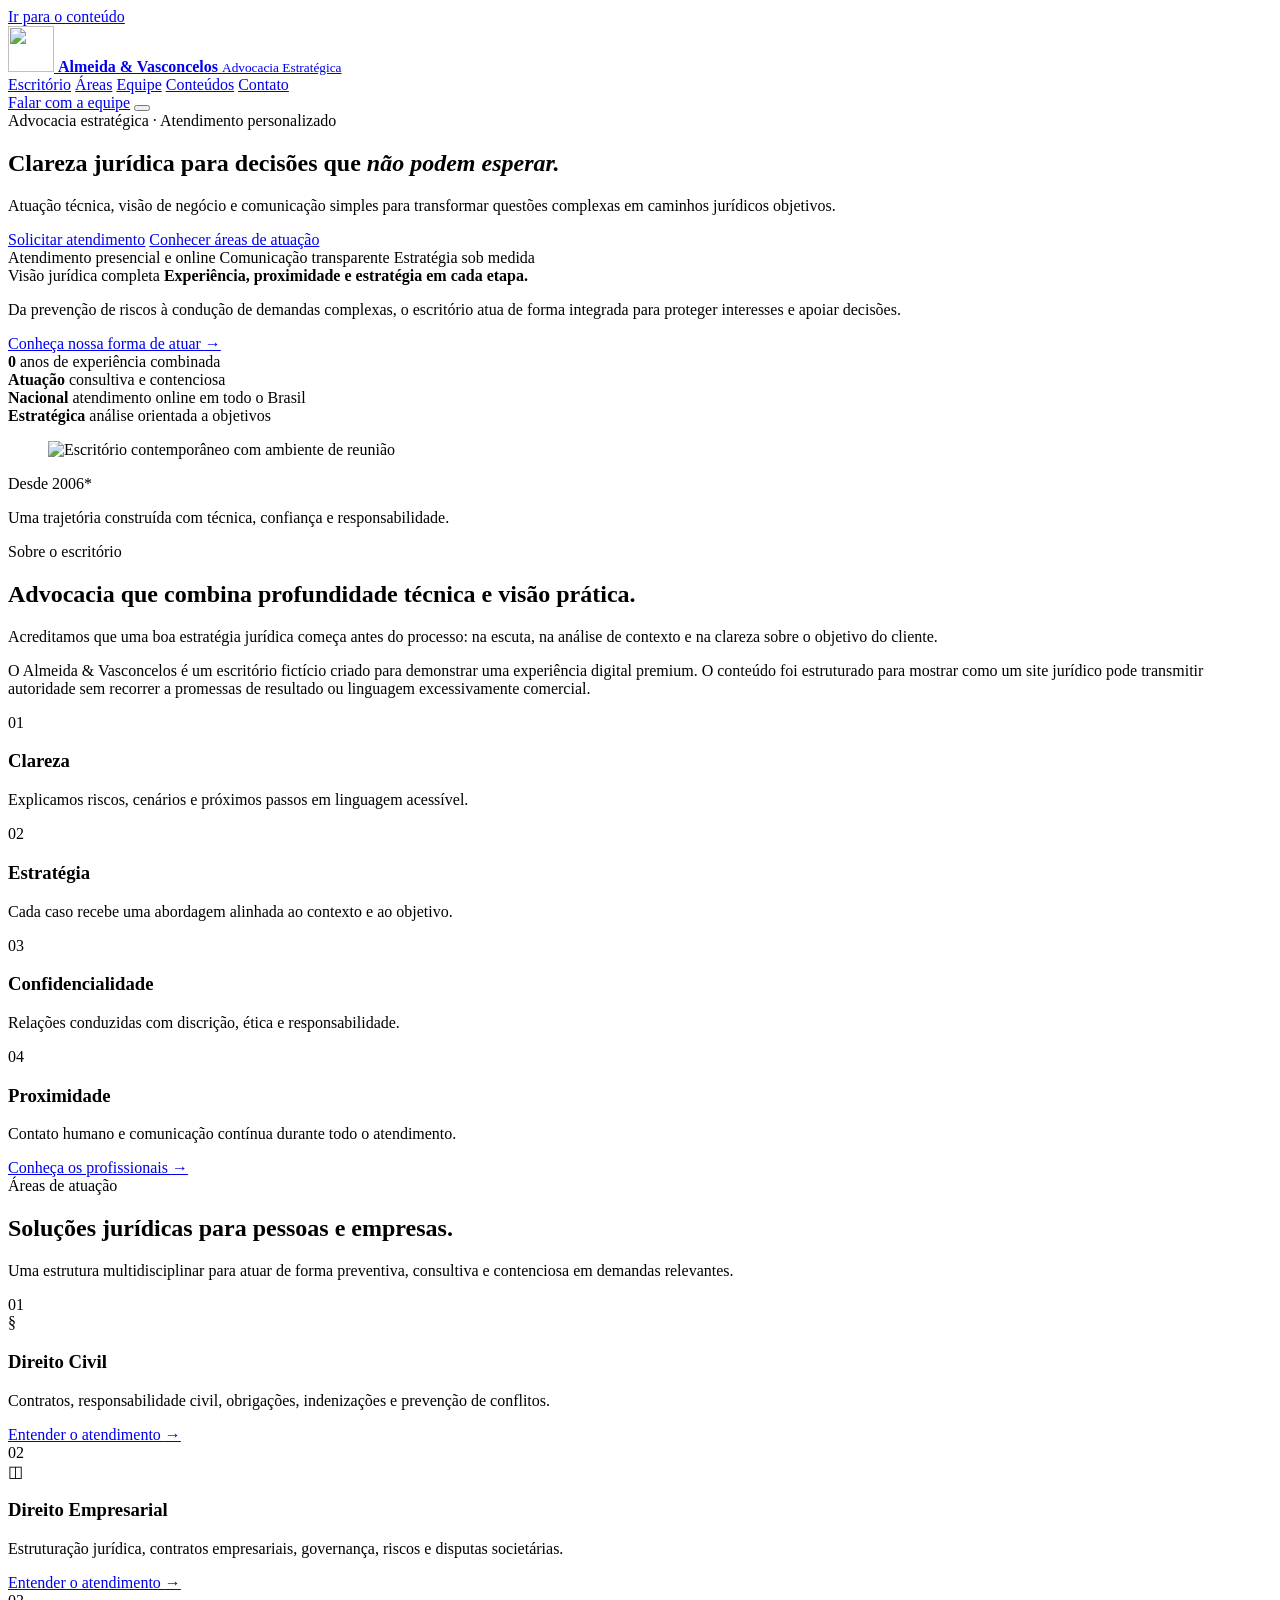
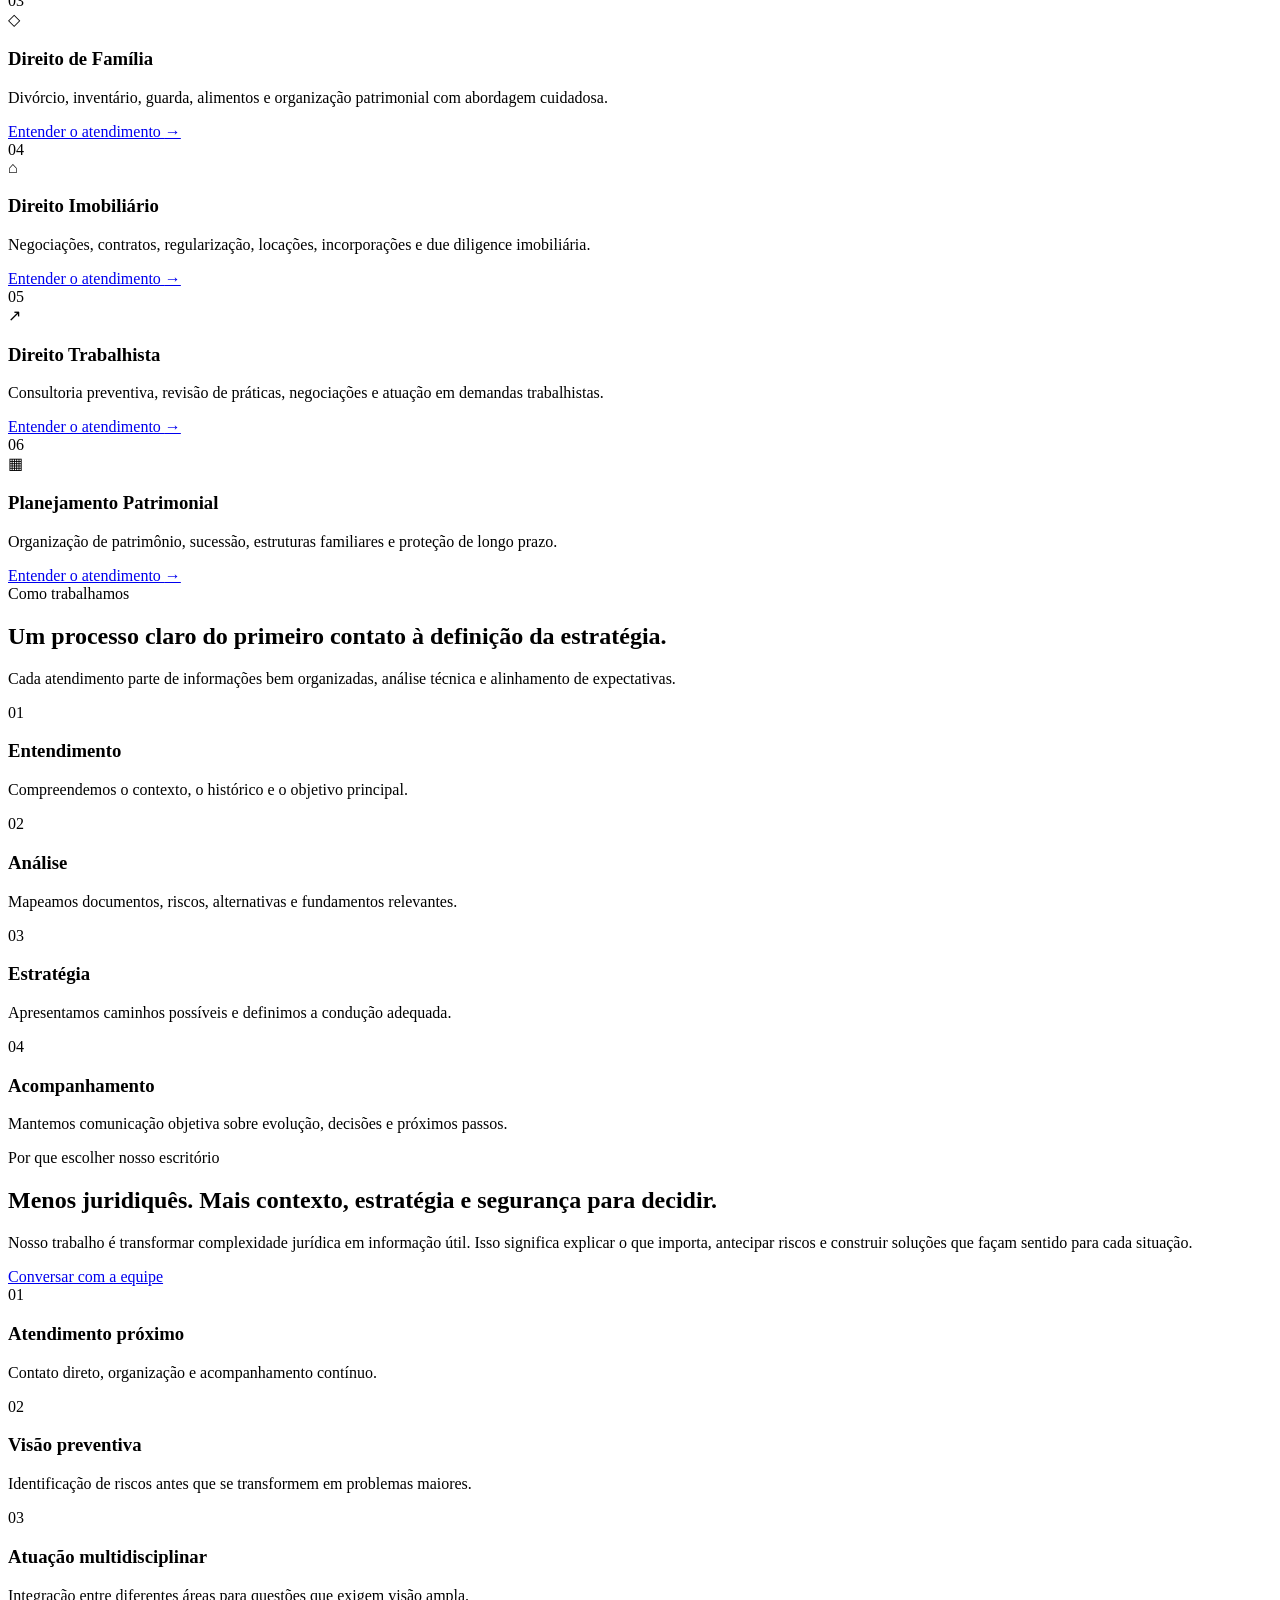
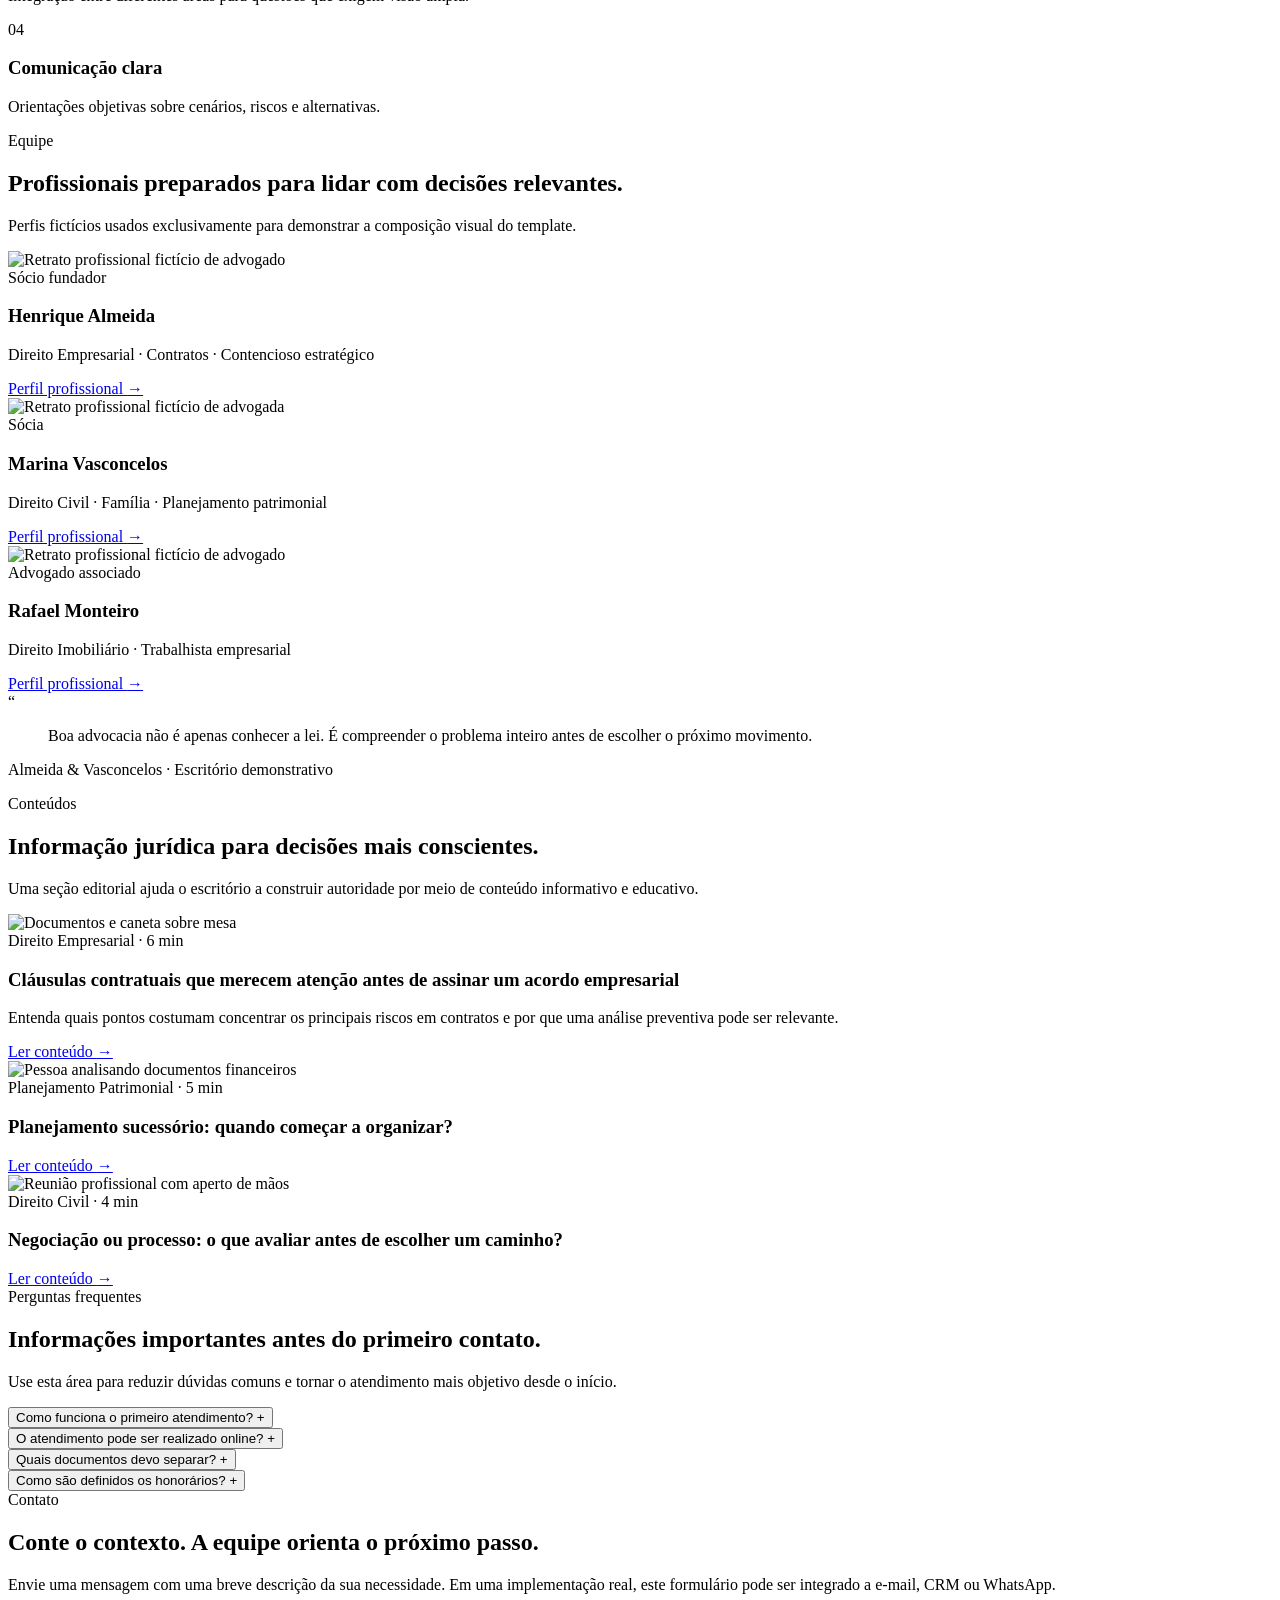
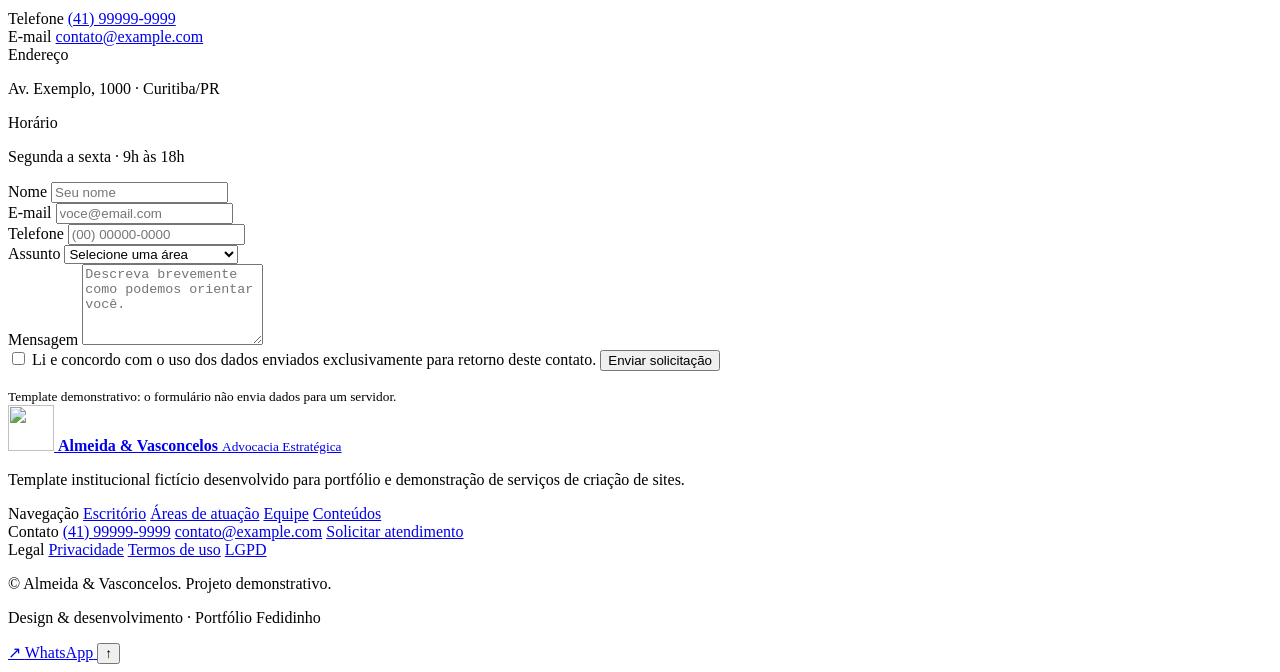
==== index.html @ cec07214 "Adiciona página principal completa" ====
<!DOCTYPE html>
<html lang="pt-BR">
<head>
  <meta charset="UTF-8">
  <meta name="viewport" content="width=device-width, initial-scale=1.0">
  <meta name="theme-color" content="#0d1117">
  <meta name="description" content="Template demonstrativo de site institucional premium para escritório de advocacia. Design responsivo, elegante e focado em autoridade, clareza e atendimento.">
  <meta name="robots" content="index,follow">
  <meta name="author" content="Fedidinho">

  <meta property="og:type" content="website">
  <meta property="og:locale" content="pt_BR">
  <meta property="og:title" content="Almeida & Vasconcelos Advocacia | Excelência Jurídica">
  <meta property="og:description" content="Soluções jurídicas estratégicas com atendimento próximo, técnico e transparente.">
  <meta property="og:image" content="https://images.unsplash.com/photo-1450101499163-c8848c66ca85?auto=format&fit=crop&w=1200&q=85">
  <meta property="og:url" content="https://example.com/">

  <meta name="twitter:card" content="summary_large_image">
  <meta name="twitter:title" content="Almeida & Vasconcelos Advocacia">
  <meta name="twitter:description" content="Soluções jurídicas estratégicas com atendimento próximo, técnico e transparente.">
  <meta name="twitter:image" content="https://images.unsplash.com/photo-1450101499163-c8848c66ca85?auto=format&fit=crop&w=1200&q=85">

  <title>Almeida & Vasconcelos Advocacia | Excelência Jurídica</title>

  <link rel="icon" href="assets/favicon.svg" type="image/svg+xml">
  <link rel="manifest" href="manifest.webmanifest">
  <link rel="preconnect" href="https://fonts.googleapis.com">
  <link rel="preconnect" href="https://fonts.gstatic.com" crossorigin>
  <link rel="preconnect" href="https://images.unsplash.com">
  <link href="https://fonts.googleapis.com/css2?family=Cormorant+Garamond:wght@500;600;700&family=Inter:wght@400;500;600;700&display=swap" rel="stylesheet">
  <link rel="stylesheet" href="style.css">

  <script type="application/ld+json">
  {
    "@context": "https://schema.org",
    "@type": "LegalService",
    "name": "Almeida & Vasconcelos Advocacia",
    "description": "Escritório jurídico fictício usado em um template demonstrativo de portfólio.",
    "url": "https://example.com/",
    "telephone": "+55-41-99999-9999",
    "email": "contato@example.com",
    "address": {
      "@type": "PostalAddress",
      "streetAddress": "Av. Exemplo, 1000",
      "addressLocality": "Curitiba",
      "addressRegion": "PR",
      "postalCode": "80000-000",
      "addressCountry": "BR"
    },
    "areaServed": "BR",
    "priceRange": "$$"
  }
  </script>
</head>
<body>
  <a class="skip-link" href="#conteudo">Ir para o conteúdo</a>

  <header class="site-header" id="inicio">
    <div class="container header-inner">
      <a class="brand" href="#inicio" aria-label="Almeida & Vasconcelos - início">
        <img src="assets/logo.svg" alt="" width="46" height="46">
        <span class="brand-copy">
          <strong>Almeida & Vasconcelos</strong>
          <small>Advocacia Estratégica</small>
        </span>
      </a>

      <nav class="desktop-nav" aria-label="Navegação principal">
        <a href="#sobre">Escritório</a>
        <a href="#atuacao">Áreas</a>
        <a href="#equipe">Equipe</a>
        <a href="#conteudos">Conteúdos</a>
        <a href="#contato">Contato</a>
      </nav>

      <a class="btn btn-sm btn-gold desktop-cta" href="#contato">Falar com a equipe</a>

      <button class="menu-toggle" type="button" aria-expanded="false" aria-controls="mobile-menu" aria-label="Abrir menu">
        <span></span><span></span><span></span>
      </button>
    </div>

    <div class="mobile-menu" id="mobile-menu" hidden>
      <a href="#sobre">Escritório</a>
      <a href="#atuacao">Áreas</a>
      <a href="#equipe">Equipe</a>
      <a href="#conteudos">Conteúdos</a>
      <a href="#contato">Contato</a>
      <a class="btn btn-gold" href="#contato">Falar com a equipe</a>
    </div>
  </header>

  <main id="conteudo">
    <section class="hero section-dark" aria-labelledby="hero-title">
      <div class="hero-bg" role="img" aria-label="Mesa de trabalho jurídica com documentos"></div>
      <div class="hero-overlay"></div>
      <div class="hero-grid-pattern" aria-hidden="true"></div>

      <div class="container hero-content">
        <div class="hero-copy reveal">
          <span class="eyebrow">Advocacia estratégica · Atendimento personalizado</span>
          <h1 id="hero-title">Clareza jurídica para decisões que <em>não podem esperar.</em></h1>
          <p>Atuação técnica, visão de negócio e comunicação simples para transformar questões complexas em caminhos jurídicos objetivos.</p>
          <div class="hero-actions">
            <a class="btn btn-gold" href="#contato">Solicitar atendimento</a>
            <a class="btn btn-ghost" href="#atuacao">Conhecer áreas de atuação</a>
          </div>
          <div class="hero-trust" aria-label="Diferenciais do escritório">
            <span>Atendimento presencial e online</span>
            <span>Comunicação transparente</span>
            <span>Estratégia sob medida</span>
          </div>
        </div>

        <aside class="hero-card reveal" aria-label="Apresentação do escritório">
          <span class="hero-card-kicker">Visão jurídica completa</span>
          <strong>Experiência, proximidade e estratégia em cada etapa.</strong>
          <p>Da prevenção de riscos à condução de demandas complexas, o escritório atua de forma integrada para proteger interesses e apoiar decisões.</p>
          <div class="hero-card-line"></div>
          <a href="#sobre">Conheça nossa forma de atuar <span aria-hidden="true">→</span></a>
        </aside>
      </div>

      <a class="scroll-cue" href="#credenciais" aria-label="Rolar para a próxima seção">
        <span></span>
      </a>
    </section>

    <section class="credibility" id="credenciais" aria-label="Credenciais demonstrativas">
      <div class="container credibility-grid">
        <div class="metric reveal">
          <strong data-counter="20" data-suffix="+">0</strong>
          <span>anos de experiência combinada</span>
        </div>
        <div class="metric reveal">
          <strong>Atuação</strong>
          <span>consultiva e contenciosa</span>
        </div>
        <div class="metric reveal">
          <strong>Nacional</strong>
          <span>atendimento online em todo o Brasil</span>
        </div>
        <div class="metric reveal">
          <strong>Estratégica</strong>
          <span>análise orientada a objetivos</span>
        </div>
      </div>
    </section>

    <section class="section section-light" id="sobre">
      <div class="container split-layout">
        <div class="media-stack reveal">
          <figure class="media-main">
            <img src="https://images.unsplash.com/photo-1497366754035-f200968a6e72?auto=format&fit=crop&w=1200&q=88" alt="Escritório contemporâneo com ambiente de reunião" loading="lazy">
          </figure>
          <div class="media-note">
            <span>Desde 2006*</span>
            <p>Uma trajetória construída com técnica, confiança e responsabilidade.</p>
          </div>
        </div>

        <div class="section-copy reveal">
          <span class="eyebrow dark">Sobre o escritório</span>
          <h2>Advocacia que combina profundidade técnica e visão prática.</h2>
          <p class="lead">Acreditamos que uma boa estratégia jurídica começa antes do processo: na escuta, na análise de contexto e na clareza sobre o objetivo do cliente.</p>
          <p>O Almeida & Vasconcelos é um escritório fictício criado para demonstrar uma experiência digital premium. O conteúdo foi estruturado para mostrar como um site jurídico pode transmitir autoridade sem recorrer a promessas de resultado ou linguagem excessivamente comercial.</p>

          <div class="principles-grid">
            <article>
              <span>01</span>
              <h3>Clareza</h3>
              <p>Explicamos riscos, cenários e próximos passos em linguagem acessível.</p>
            </article>
            <article>
              <span>02</span>
              <h3>Estratégia</h3>
              <p>Cada caso recebe uma abordagem alinhada ao contexto e ao objetivo.</p>
            </article>
            <article>
              <span>03</span>
              <h3>Confidencialidade</h3>
              <p>Relações conduzidas com discrição, ética e responsabilidade.</p>
            </article>
            <article>
              <span>04</span>
              <h3>Proximidade</h3>
              <p>Contato humano e comunicação contínua durante todo o atendimento.</p>
            </article>
          </div>

          <a class="text-link" href="#equipe">Conheça os profissionais <span aria-hidden="true">→</span></a>
        </div>
      </div>
    </section>

    <section class="section section-ink" id="atuacao">
      <div class="container">
        <div class="section-heading reveal">
          <div>
            <span class="eyebrow">Áreas de atuação</span>
            <h2>Soluções jurídicas para pessoas e empresas.</h2>
          </div>
          <p>Uma estrutura multidisciplinar para atuar de forma preventiva, consultiva e contenciosa em demandas relevantes.</p>
        </div>

        <div class="practice-grid">
          <article class="practice-card reveal">
            <span class="card-index">01</span>
            <div class="icon-wrap" aria-hidden="true">§</div>
            <h3>Direito Civil</h3>
            <p>Contratos, responsabilidade civil, obrigações, indenizações e prevenção de conflitos.</p>
            <a href="#contato">Entender o atendimento <span>→</span></a>
          </article>
          <article class="practice-card reveal">
            <span class="card-index">02</span>
            <div class="icon-wrap" aria-hidden="true">◫</div>
            <h3>Direito Empresarial</h3>
            <p>Estruturação jurídica, contratos empresariais, governança, riscos e disputas societárias.</p>
            <a href="#contato">Entender o atendimento <span>→</span></a>
          </article>
          <article class="practice-card reveal">
            <span class="card-index">03</span>
            <div class="icon-wrap" aria-hidden="true">◇</div>
            <h3>Direito de Família</h3>
            <p>Divórcio, inventário, guarda, alimentos e organização patrimonial com abordagem cuidadosa.</p>
            <a href="#contato">Entender o atendimento <span>→</span></a>
          </article>
          <article class="practice-card reveal">
            <span class="card-index">04</span>
            <div class="icon-wrap" aria-hidden="true">⌂</div>
            <h3>Direito Imobiliário</h3>
            <p>Negociações, contratos, regularização, locações, incorporações e due diligence imobiliária.</p>
            <a href="#contato">Entender o atendimento <span>→</span></a>
          </article>
          <article class="practice-card reveal">
            <span class="card-index">05</span>
            <div class="icon-wrap" aria-hidden="true">↗</div>
            <h3>Direito Trabalhista</h3>
            <p>Consultoria preventiva, revisão de práticas, negociações e atuação em demandas trabalhistas.</p>
            <a href="#contato">Entender o atendimento <span>→</span></a>
          </article>
          <article class="practice-card reveal">
            <span class="card-index">06</span>
            <div class="icon-wrap" aria-hidden="true">▦</div>
            <h3>Planejamento Patrimonial</h3>
            <p>Organização de patrimônio, sucessão, estruturas familiares e proteção de longo prazo.</p>
            <a href="#contato">Entender o atendimento <span>→</span></a>
          </article>
        </div>
      </div>
    </section>

    <section class="section process-section">
      <div class="container">
        <div class="section-heading dark-heading reveal">
          <div>
            <span class="eyebrow dark">Como trabalhamos</span>
            <h2>Um processo claro do primeiro contato à definição da estratégia.</h2>
          </div>
          <p>Cada atendimento parte de informações bem organizadas, análise técnica e alinhamento de expectativas.</p>
        </div>

        <div class="process-grid">
          <article class="process-step reveal">
            <span>01</span>
            <h3>Entendimento</h3>
            <p>Compreendemos o contexto, o histórico e o objetivo principal.</p>
          </article>
          <article class="process-step reveal">
            <span>02</span>
            <h3>Análise</h3>
            <p>Mapeamos documentos, riscos, alternativas e fundamentos relevantes.</p>
          </article>
          <article class="process-step reveal">
            <span>03</span>
            <h3>Estratégia</h3>
            <p>Apresentamos caminhos possíveis e definimos a condução adequada.</p>
          </article>
          <article class="process-step reveal">
            <span>04</span>
            <h3>Acompanhamento</h3>
            <p>Mantemos comunicação objetiva sobre evolução, decisões e próximos passos.</p>
          </article>
        </div>
      </div>
    </section>

    <section class="section section-light why-section">
      <div class="container why-grid">
        <div class="why-copy reveal">
          <span class="eyebrow dark">Por que escolher nosso escritório</span>
          <h2>Menos juridiquês. Mais contexto, estratégia e segurança para decidir.</h2>
          <p>Nosso trabalho é transformar complexidade jurídica em informação útil. Isso significa explicar o que importa, antecipar riscos e construir soluções que façam sentido para cada situação.</p>
          <a class="btn btn-dark" href="#contato">Conversar com a equipe</a>
        </div>

        <div class="why-list">
          <article class="why-item reveal">
            <span>01</span>
            <div>
              <h3>Atendimento próximo</h3>
              <p>Contato direto, organização e acompanhamento contínuo.</p>
            </div>
          </article>
          <article class="why-item reveal">
            <span>02</span>
            <div>
              <h3>Visão preventiva</h3>
              <p>Identificação de riscos antes que se transformem em problemas maiores.</p>
            </div>
          </article>
          <article class="why-item reveal">
            <span>03</span>
            <div>
              <h3>Atuação multidisciplinar</h3>
              <p>Integração entre diferentes áreas para questões que exigem visão ampla.</p>
            </div>
          </article>
          <article class="why-item reveal">
            <span>04</span>
            <div>
              <h3>Comunicação clara</h3>
              <p>Orientações objetivas sobre cenários, riscos e alternativas.</p>
            </div>
          </article>
        </div>
      </div>
    </section>

    <section class="section team-section" id="equipe">
      <div class="container">
        <div class="section-heading dark-heading reveal">
          <div>
            <span class="eyebrow dark">Equipe</span>
            <h2>Profissionais preparados para lidar com decisões relevantes.</h2>
          </div>
          <p>Perfis fictícios usados exclusivamente para demonstrar a composição visual do template.</p>
        </div>

        <div class="team-grid">
          <article class="team-card reveal">
            <div class="team-photo">
              <img src="https://images.unsplash.com/photo-1560250097-0b93528c311a?auto=format&fit=crop&w=900&q=85" alt="Retrato profissional fictício de advogado" loading="lazy">
            </div>
            <div class="team-info">
              <span>Sócio fundador</span>
              <h3>Henrique Almeida</h3>
              <p>Direito Empresarial · Contratos · Contencioso estratégico</p>
              <a href="#contato" aria-label="Entrar em contato sobre atendimento com Henrique Almeida">Perfil profissional <span>→</span></a>
            </div>
          </article>

          <article class="team-card reveal">
            <div class="team-photo">
              <img src="https://images.unsplash.com/photo-1573496359142-b8d87734a5a2?auto=format&fit=crop&w=900&q=85" alt="Retrato profissional fictício de advogada" loading="lazy">
            </div>
            <div class="team-info">
              <span>Sócia</span>
              <h3>Marina Vasconcelos</h3>
              <p>Direito Civil · Família · Planejamento patrimonial</p>
              <a href="#contato" aria-label="Entrar em contato sobre atendimento com Marina Vasconcelos">Perfil profissional <span>→</span></a>
            </div>
          </article>

          <article class="team-card reveal">
            <div class="team-photo">
              <img src="https://images.unsplash.com/photo-1556157382-97eda2d62296?auto=format&fit=crop&w=900&q=85" alt="Retrato profissional fictício de advogado" loading="lazy">
            </div>
            <div class="team-info">
              <span>Advogado associado</span>
              <h3>Rafael Monteiro</h3>
              <p>Direito Imobiliário · Trabalhista empresarial</p>
              <a href="#contato" aria-label="Entrar em contato sobre atendimento com Rafael Monteiro">Perfil profissional <span>→</span></a>
            </div>
          </article>
        </div>
      </div>
    </section>

    <section class="quote-section section-ink" aria-label="Manifesto do escritório">
      <div class="container quote-inner reveal">
        <span class="quote-mark" aria-hidden="true">“</span>
        <blockquote>Boa advocacia não é apenas conhecer a lei. É compreender o problema inteiro antes de escolher o próximo movimento.</blockquote>
        <p>Almeida & Vasconcelos · Escritório demonstrativo</p>
      </div>
    </section>

    <section class="section content-section" id="conteudos">
      <div class="container">
        <div class="section-heading dark-heading reveal">
          <div>
            <span class="eyebrow dark">Conteúdos</span>
            <h2>Informação jurídica para decisões mais conscientes.</h2>
          </div>
          <p>Uma seção editorial ajuda o escritório a construir autoridade por meio de conteúdo informativo e educativo.</p>
        </div>

        <div class="articles-grid">
          <article class="article-card featured reveal">
            <div class="article-image">
              <img src="https://images.unsplash.com/photo-1450101499163-c8848c66ca85?auto=format&fit=crop&w=1200&q=85" alt="Documentos e caneta sobre mesa" loading="lazy">
            </div>
            <div class="article-body">
              <span>Direito Empresarial · 6 min</span>
              <h3>Cláusulas contratuais que merecem atenção antes de assinar um acordo empresarial</h3>
              <p>Entenda quais pontos costumam concentrar os principais riscos em contratos e por que uma análise preventiva pode ser relevante.</p>
              <a href="#contato">Ler conteúdo <span>→</span></a>
            </div>
          </article>

          <article class="article-card reveal">
            <div class="article-image">
              <img src="https://images.unsplash.com/photo-1554224155-8d04cb21cd6c?auto=format&fit=crop&w=900&q=85" alt="Pessoa analisando documentos financeiros" loading="lazy">
            </div>
            <div class="article-body">
              <span>Planejamento Patrimonial · 5 min</span>
              <h3>Planejamento sucessório: quando começar a organizar?</h3>
              <a href="#contato">Ler conteúdo <span>→</span></a>
            </div>
          </article>

          <article class="article-card reveal">
            <div class="article-image">
              <img src="https://images.unsplash.com/photo-1521791136064-7986c2920216?auto=format&fit=crop&w=900&q=85" alt="Reunião profissional com aperto de mãos" loading="lazy">
            </div>
            <div class="article-body">
              <span>Direito Civil · 4 min</span>
              <h3>Negociação ou processo: o que avaliar antes de escolher um caminho?</h3>
              <a href="#contato">Ler conteúdo <span>→</span></a>
            </div>
          </article>
        </div>
      </div>
    </section>

    <section class="section faq-section">
      <div class="container faq-layout">
        <div class="faq-intro reveal">
          <span class="eyebrow dark">Perguntas frequentes</span>
          <h2>Informações importantes antes do primeiro contato.</h2>
          <p>Use esta área para reduzir dúvidas comuns e tornar o atendimento mais objetivo desde o início.</p>
        </div>

        <div class="faq-list">
          <article class="faq-item reveal">
            <button type="button" aria-expanded="false">
              <span>Como funciona o primeiro atendimento?</span>
              <span class="faq-icon">+</span>
            </button>
            <div class="faq-answer" hidden>
              <p>O primeiro contato serve para entender a situação de forma inicial, identificar a área jurídica envolvida e orientar os próximos passos para análise do caso.</p>
            </div>
          </article>
          <article class="faq-item reveal">
            <button type="button" aria-expanded="false">
              <span>O atendimento pode ser realizado online?</span>
              <span class="faq-icon">+</span>
            </button>
            <div class="faq-answer" hidden>
              <p>Sim. O template prevê atendimento presencial e remoto, permitindo reuniões por videoconferência e envio seguro de documentos digitais.</p>
            </div>
          </article>
          <article class="faq-item reveal">
            <button type="button" aria-expanded="false">
              <span>Quais documentos devo separar?</span>
              <span class="faq-icon">+</span>
            </button>
            <div class="faq-answer" hidden>
              <p>A documentação depende do assunto. Após o contato inicial, a equipe indica quais documentos são necessários para uma análise mais completa.</p>
            </div>
          </article>
          <article class="faq-item reveal">
            <button type="button" aria-expanded="false">
              <span>Como são definidos os honorários?</span>
              <span class="faq-icon">+</span>
            </button>
            <div class="faq-answer" hidden>
              <p>Os honorários são definidos conforme a natureza, a complexidade e o escopo do trabalho, sempre apresentados de forma clara antes da contratação.</p>
            </div>
          </article>
        </div>
      </div>
    </section>

    <section class="contact-section section-ink" id="contato">
      <div class="container contact-grid">
        <div class="contact-copy reveal">
          <span class="eyebrow">Contato</span>
          <h2>Conte o contexto. A equipe orienta o próximo passo.</h2>
          <p>Envie uma mensagem com uma breve descrição da sua necessidade. Em uma implementação real, este formulário pode ser integrado a e-mail, CRM ou WhatsApp.</p>

          <div class="contact-details">
            <div>
              <span>Telefone</span>
              <a href="tel:+5541999999999">(41) 99999-9999</a>
            </div>
            <div>
              <span>E-mail</span>
              <a href="mailto:contato@example.com">contato@example.com</a>
            </div>
            <div>
              <span>Endereço</span>
              <p>Av. Exemplo, 1000 · Curitiba/PR</p>
            </div>
            <div>
              <span>Horário</span>
              <p>Segunda a sexta · 9h às 18h</p>
            </div>
          </div>
        </div>

        <form class="contact-form reveal" id="contact-form" novalidate>
          <div class="form-row">
            <label for="nome">Nome</label>
            <input id="nome" name="nome" type="text" autocomplete="name" required placeholder="Seu nome">
          </div>
          <div class="form-row two-cols">
            <div>
              <label for="email">E-mail</label>
              <input id="email" name="email" type="email" autocomplete="email" required placeholder="voce@email.com">
            </div>
            <div>
              <label for="telefone">Telefone</label>
              <input id="telefone" name="telefone" type="tel" autocomplete="tel" placeholder="(00) 00000-0000">
            </div>
          </div>
          <div class="form-row">
            <label for="assunto">Assunto</label>
            <select id="assunto" name="assunto" required>
              <option value="">Selecione uma área</option>
              <option>Direito Civil</option>
              <option>Direito Empresarial</option>
              <option>Direito de Família</option>
              <option>Direito Imobiliário</option>
              <option>Direito Trabalhista</option>
              <option>Planejamento Patrimonial</option>
            </select>
          </div>
          <div class="form-row">
            <label for="mensagem">Mensagem</label>
            <textarea id="mensagem" name="mensagem" rows="5" required placeholder="Descreva brevemente como podemos orientar você."></textarea>
          </div>
          <label class="check-row">
            <input type="checkbox" required>
            <span>Li e concordo com o uso dos dados enviados exclusivamente para retorno deste contato.</span>
          </label>
          <button class="btn btn-gold btn-block" type="submit">Enviar solicitação</button>
          <p class="form-status" id="form-status" role="status" aria-live="polite"></p>
          <small>Template demonstrativo: o formulário não envia dados para um servidor.</small>
        </form>
      </div>
    </section>
  </main>

  <footer class="site-footer">
    <div class="container footer-top">
      <div class="footer-brand">
        <a class="brand" href="#inicio">
          <img src="assets/logo.svg" alt="" width="46" height="46">
          <span class="brand-copy">
            <strong>Almeida & Vasconcelos</strong>
            <small>Advocacia Estratégica</small>
          </span>
        </a>
        <p>Template institucional fictício desenvolvido para portfólio e demonstração de serviços de criação de sites.</p>
      </div>

      <div class="footer-links">
        <div>
          <span>Navegação</span>
          <a href="#sobre">Escritório</a>
          <a href="#atuacao">Áreas de atuação</a>
          <a href="#equipe">Equipe</a>
          <a href="#conteudos">Conteúdos</a>
        </div>
        <div>
          <span>Contato</span>
          <a href="tel:+5541999999999">(41) 99999-9999</a>
          <a href="mailto:contato@example.com">contato@example.com</a>
          <a href="#contato">Solicitar atendimento</a>
        </div>
        <div>
          <span>Legal</span>
          <a href="#" aria-label="Política de privacidade demonstrativa">Privacidade</a>
          <a href="#" aria-label="Termos de uso demonstrativos">Termos de uso</a>
          <a href="#" aria-label="Informações sobre LGPD demonstrativas">LGPD</a>
        </div>
      </div>
    </div>

    <div class="container footer-bottom">
      <p>© <span id="current-year"></span> Almeida & Vasconcelos. Projeto demonstrativo.</p>
      <p>Design & desenvolvimento · Portfólio Fedidinho</p>
    </div>
  </footer>

  <a class="floating-contact" href="https://wa.me/5541999999999?text=Ol%C3%A1%21%20Gostaria%20de%20mais%20informa%C3%A7%C3%B5es%20sobre%20o%20atendimento." target="_blank" rel="noopener noreferrer" aria-label="Abrir conversa no WhatsApp">
    <span aria-hidden="true">↗</span>
    <span>WhatsApp</span>
  </a>

  <button class="back-to-top" type="button" aria-label="Voltar ao topo">↑</button>

  <script src="script.js" defer></script>
</body>
</html>
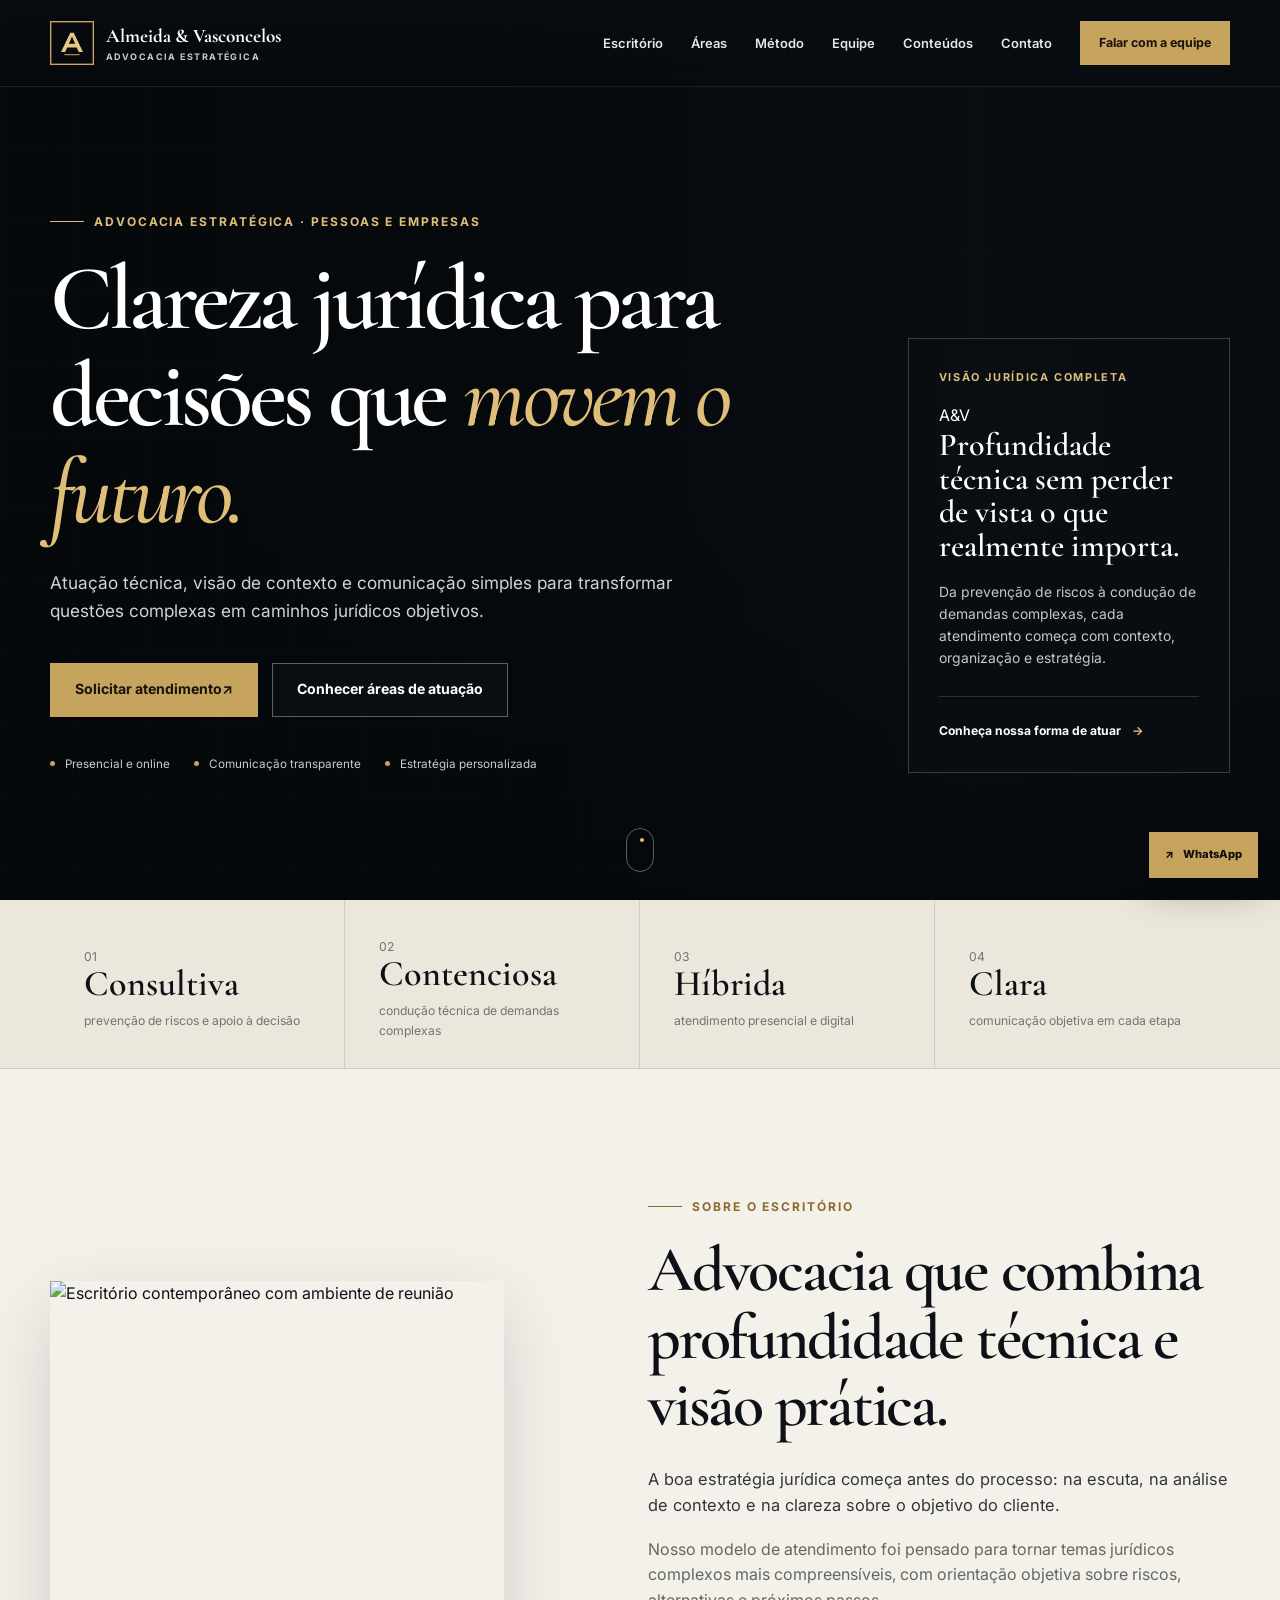
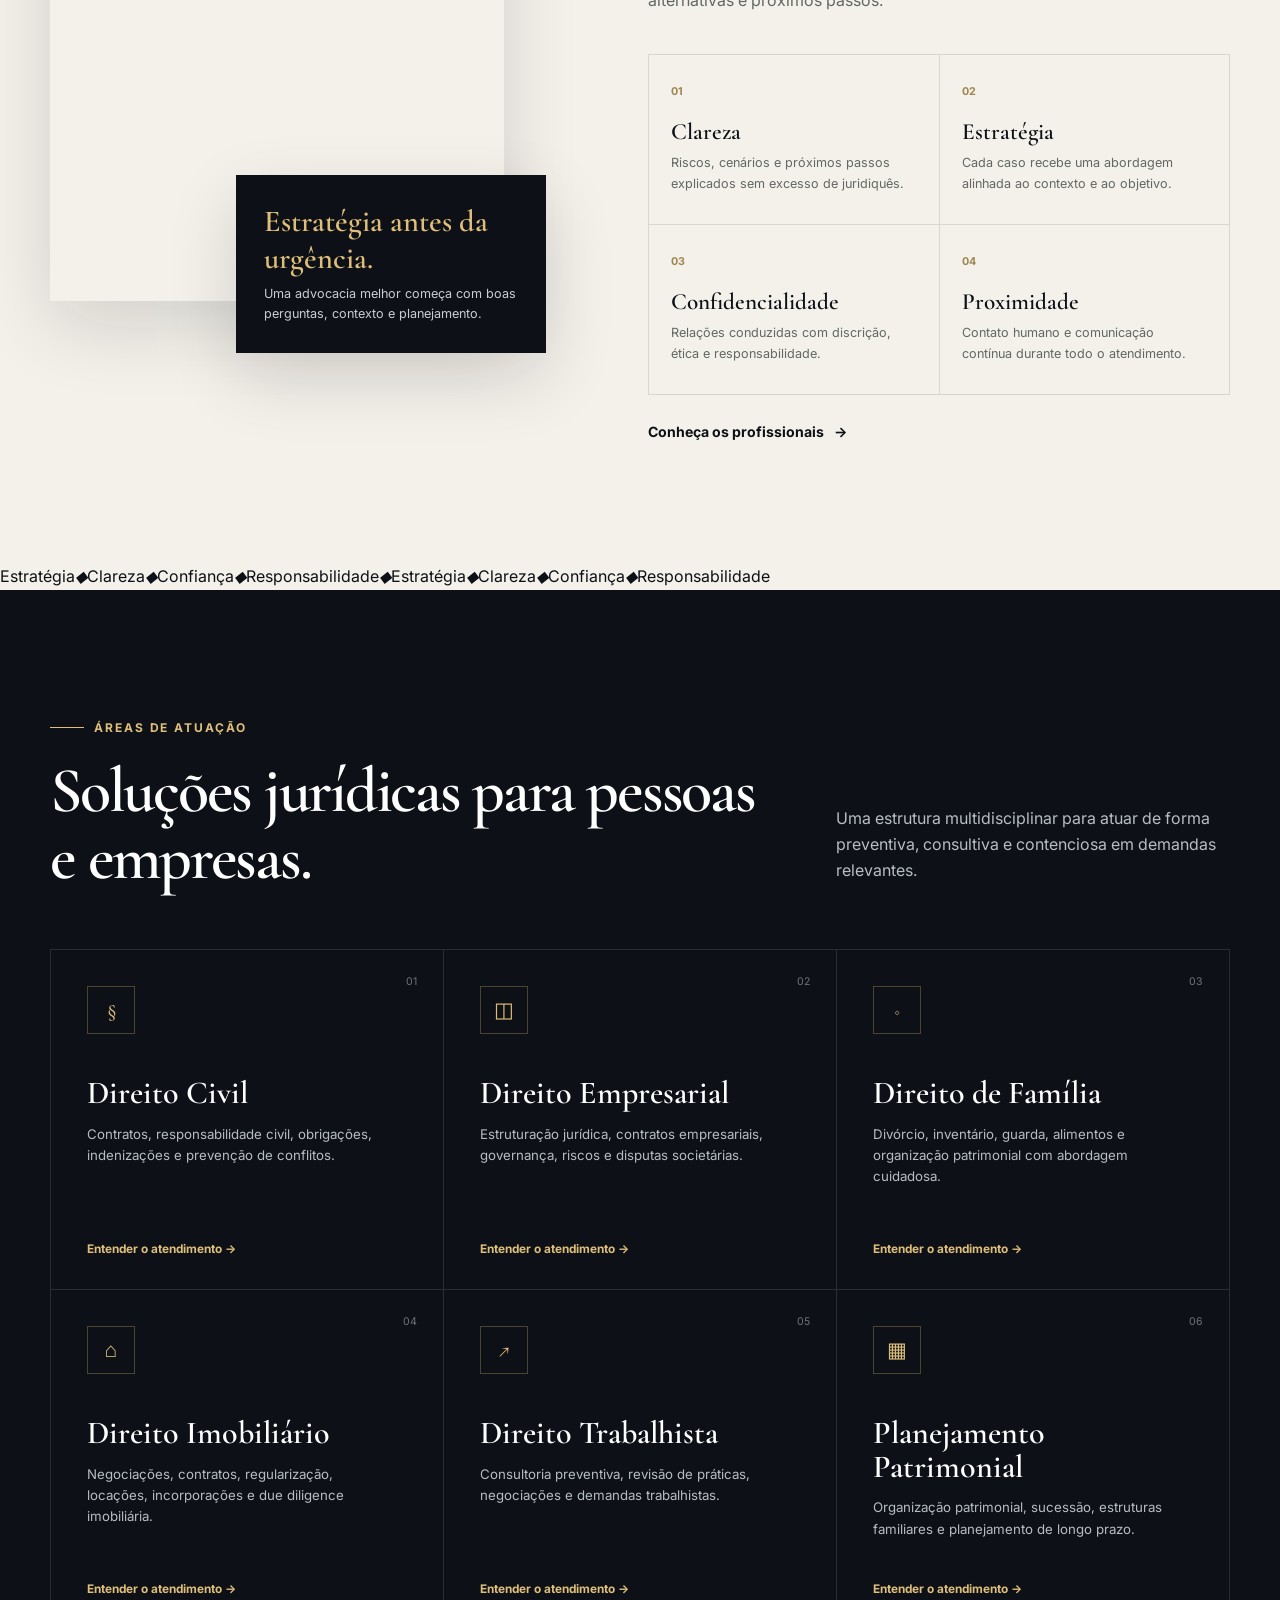
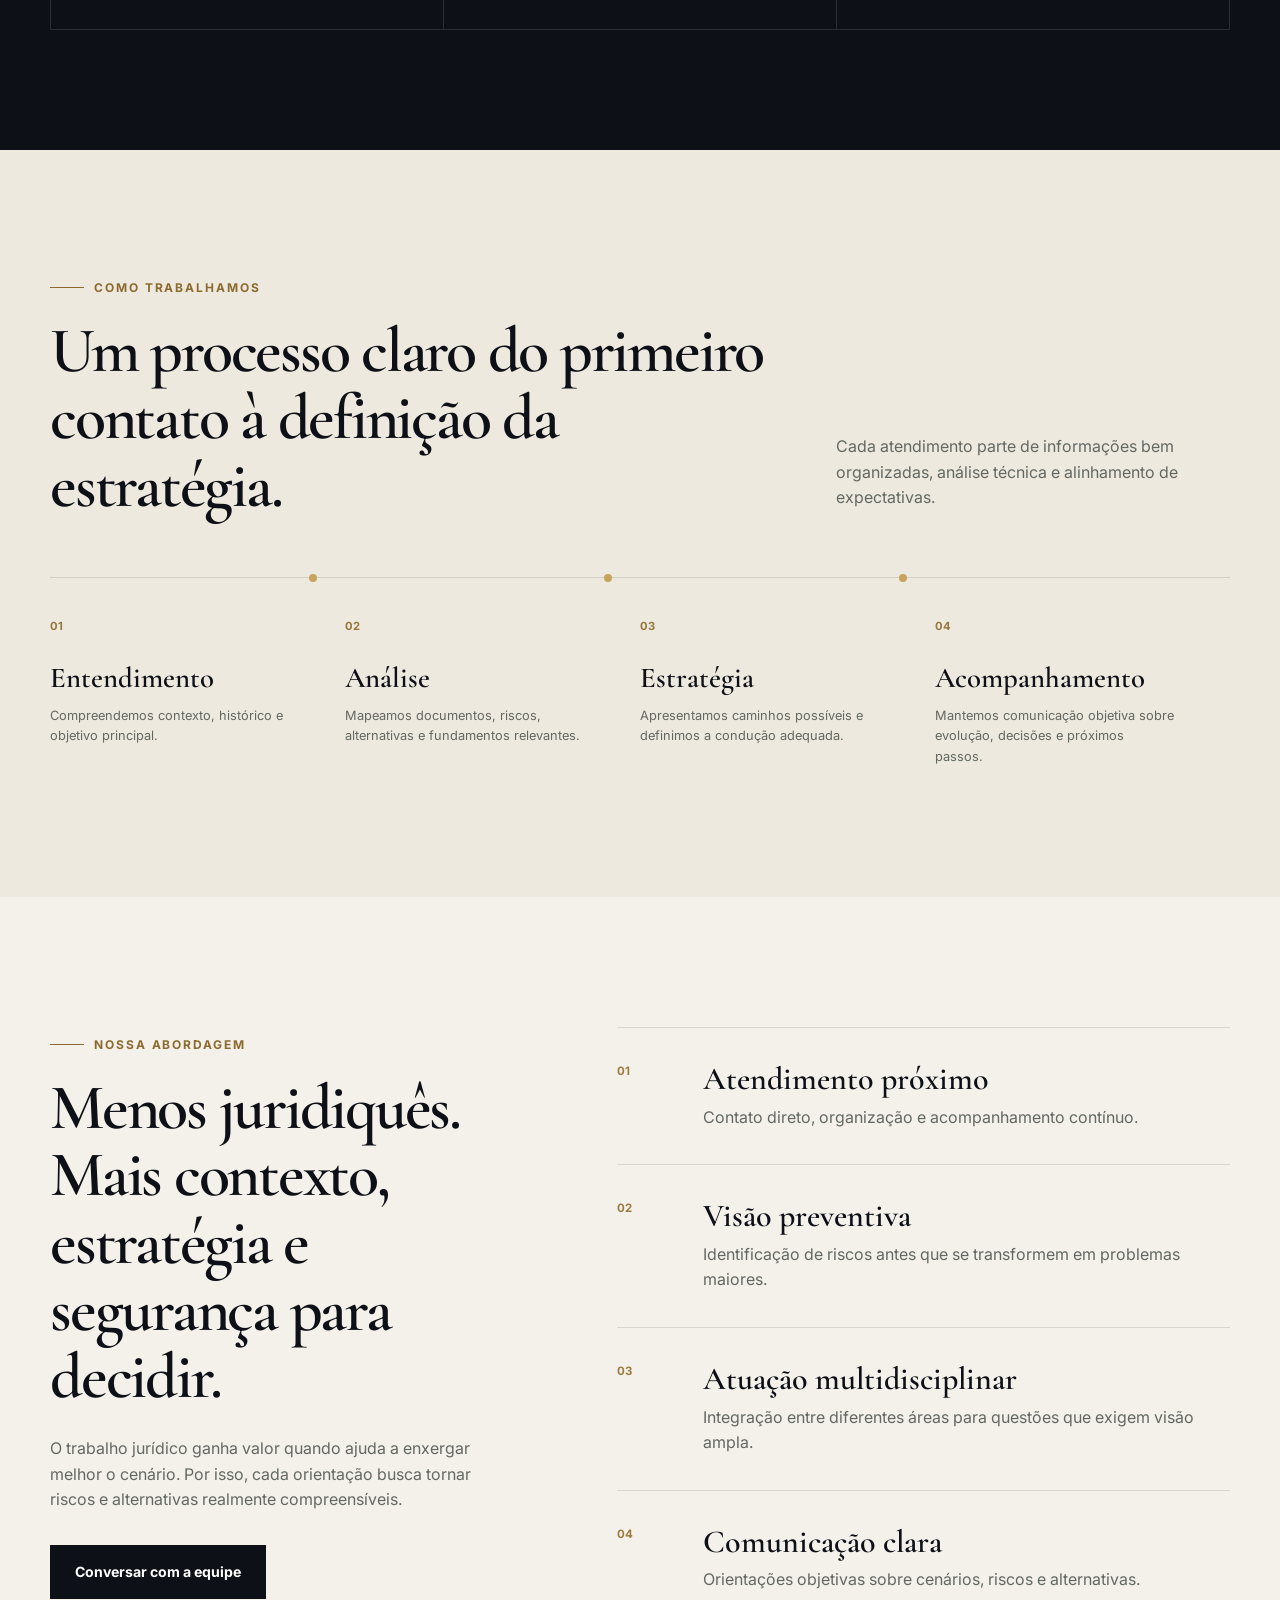
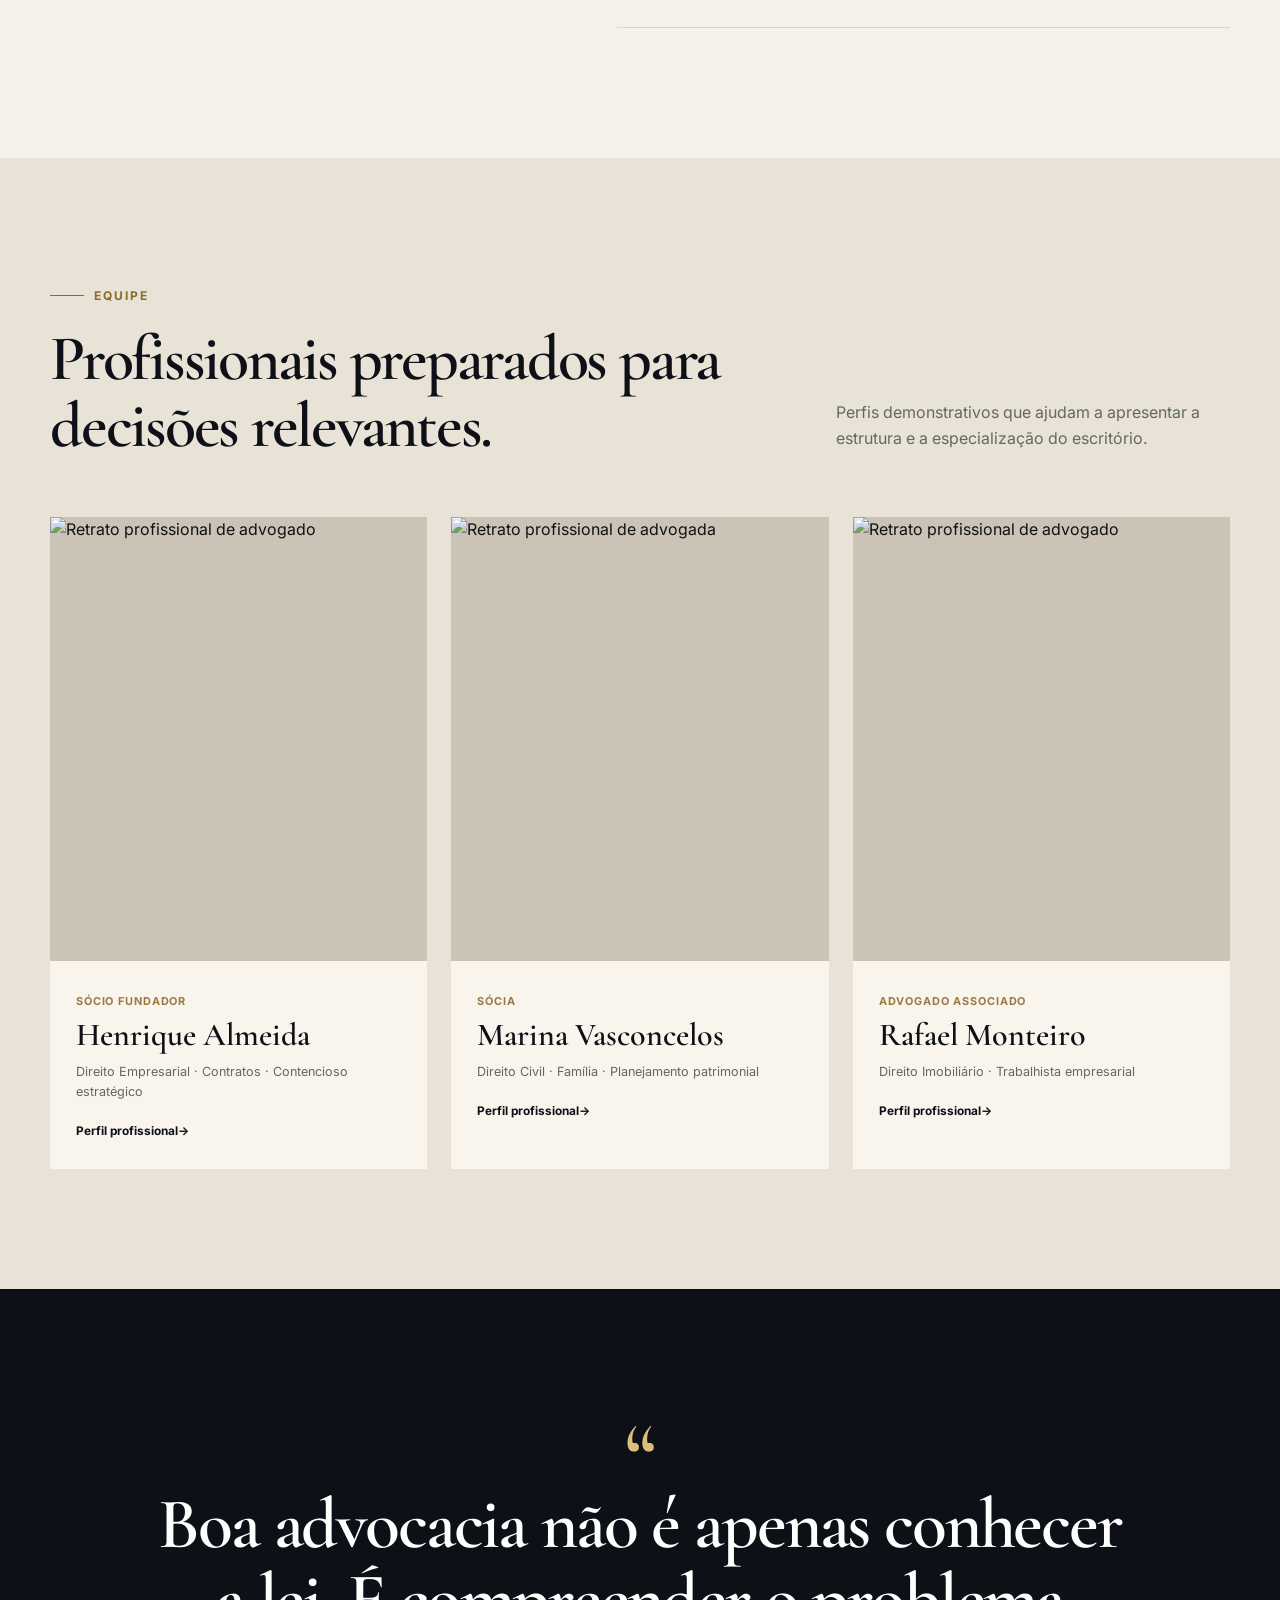
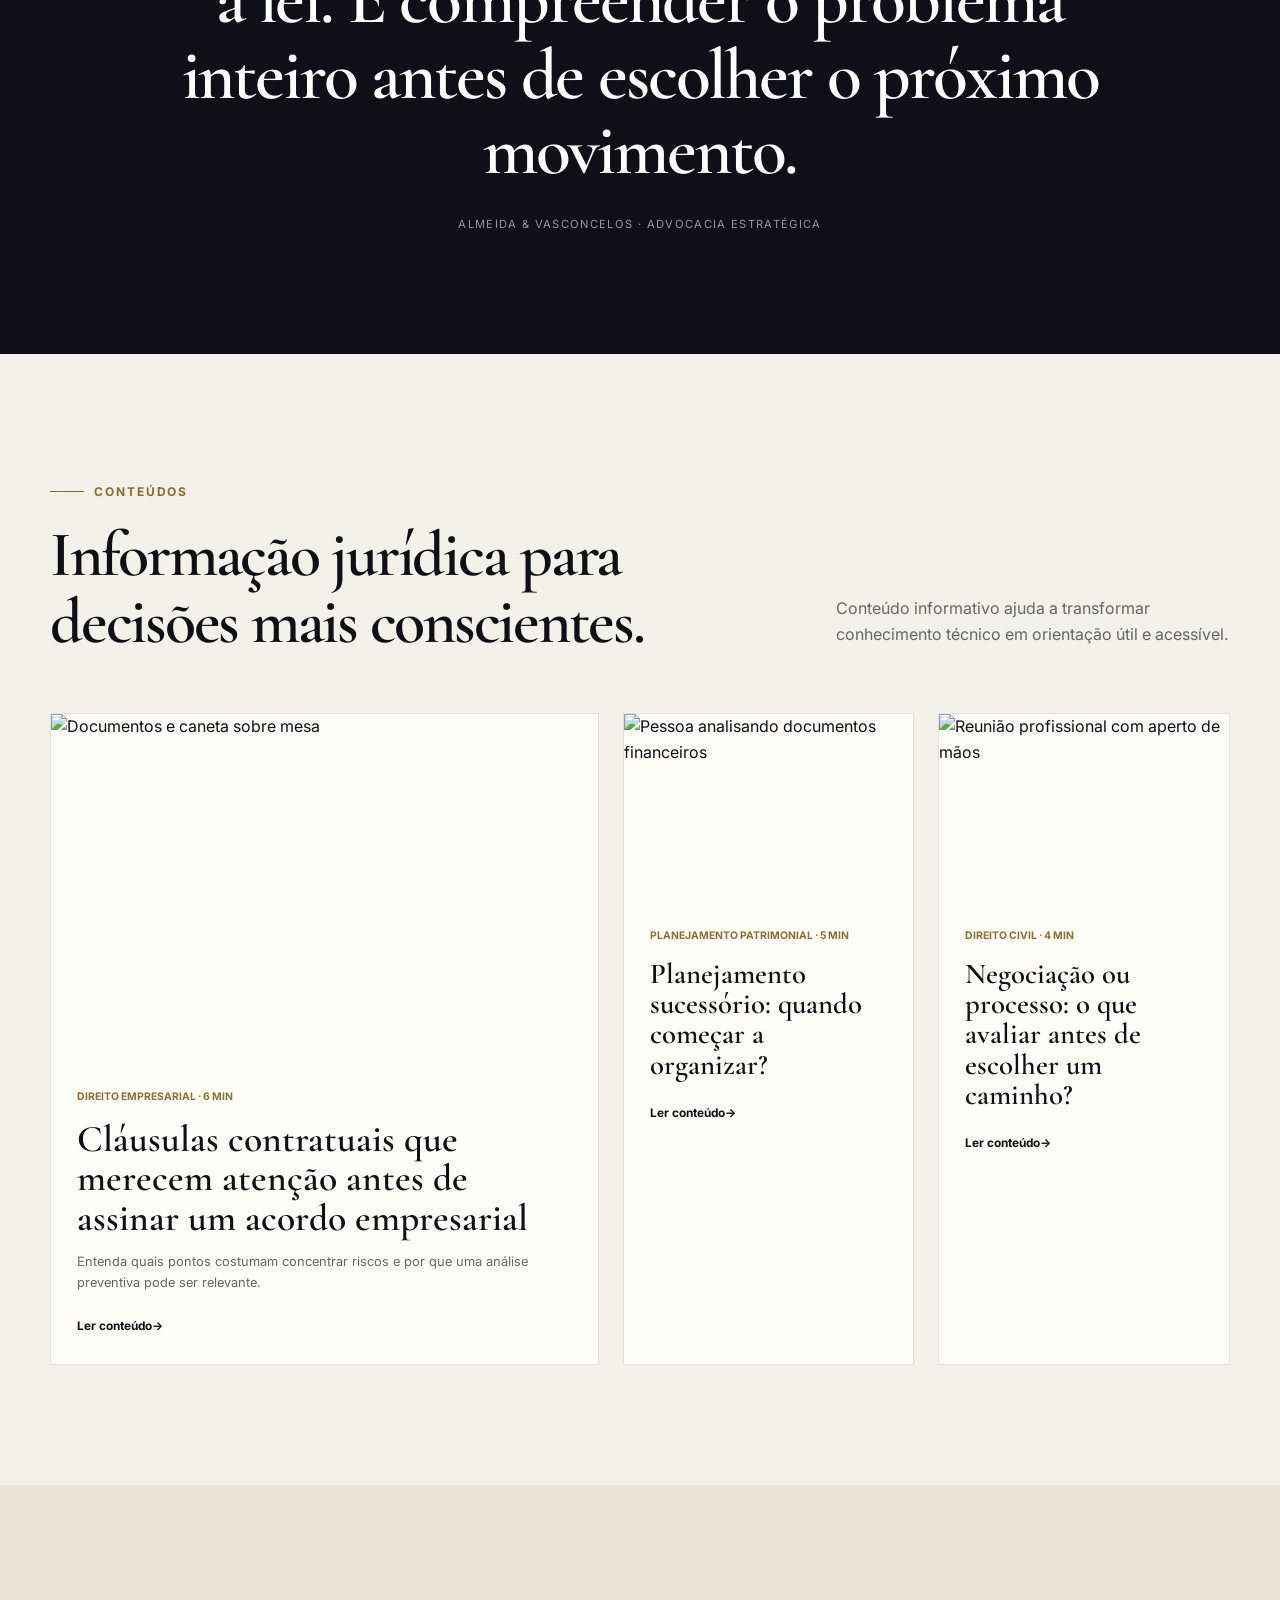
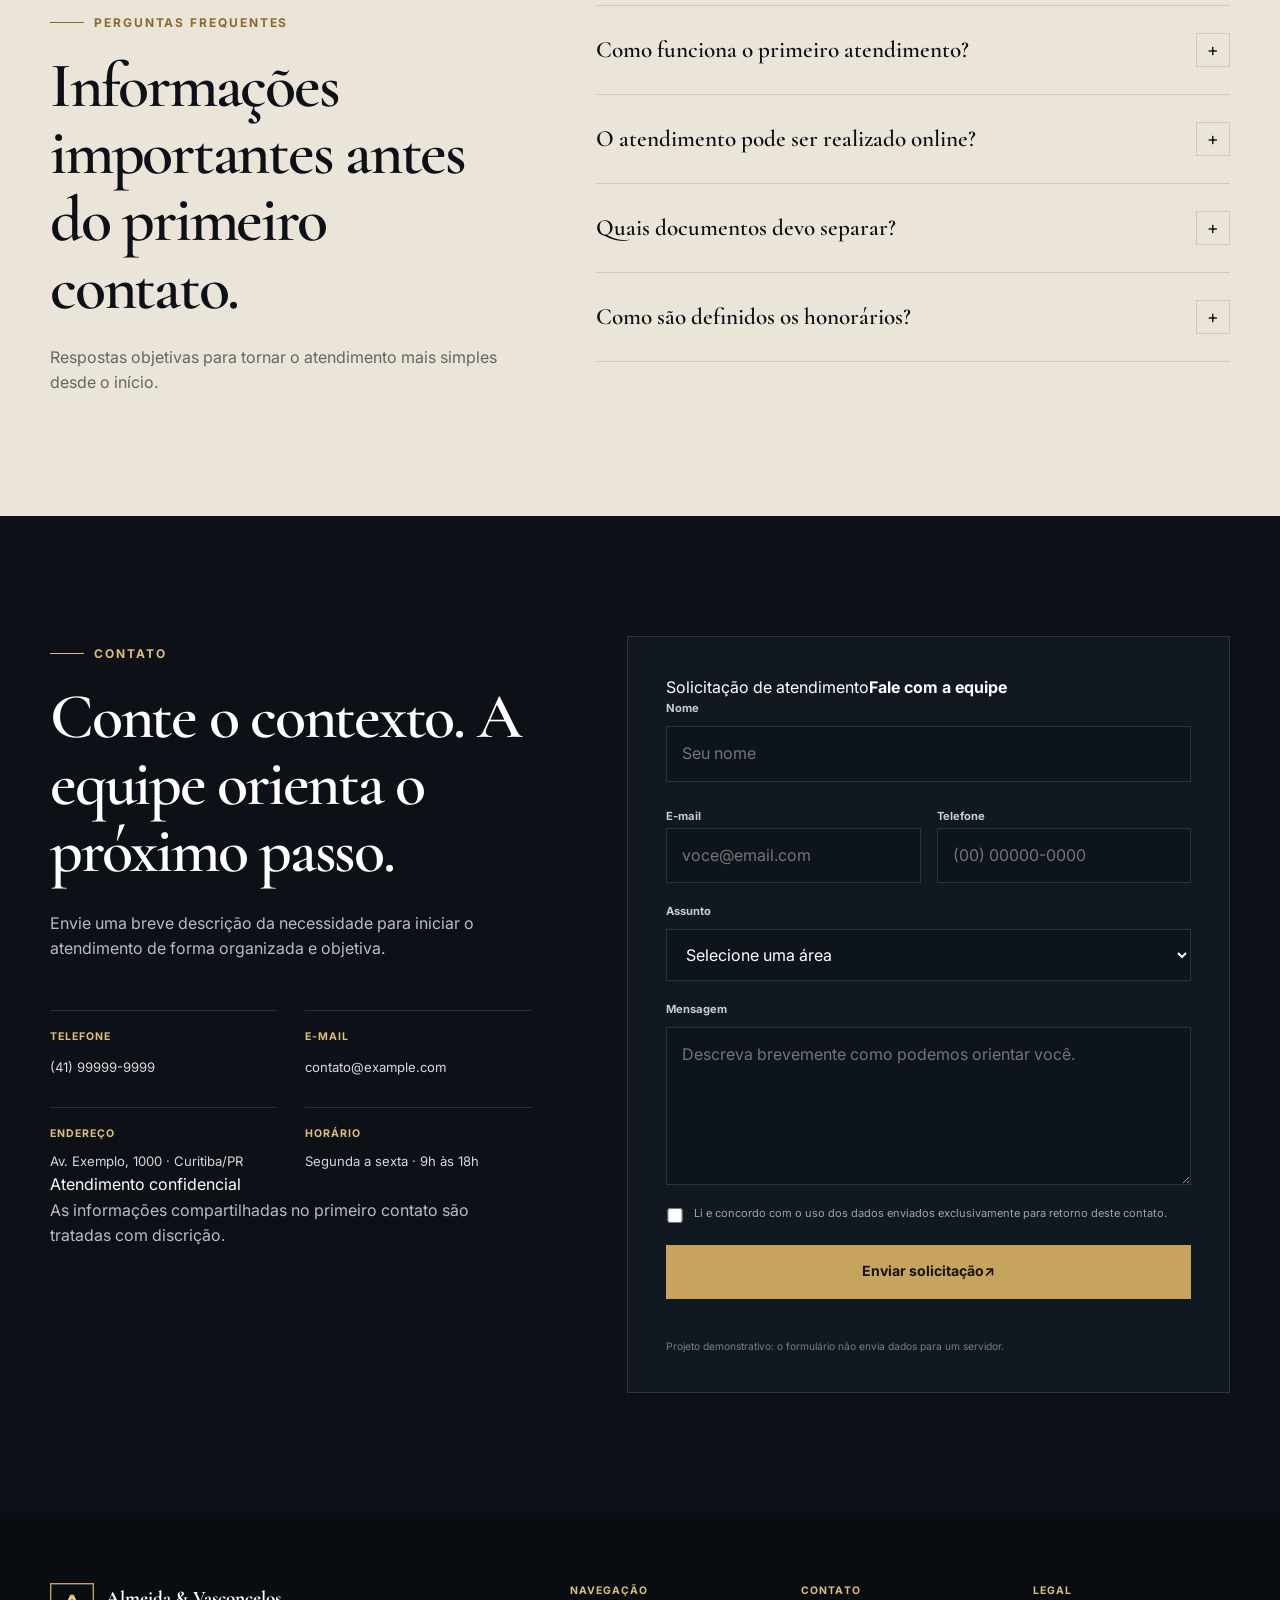
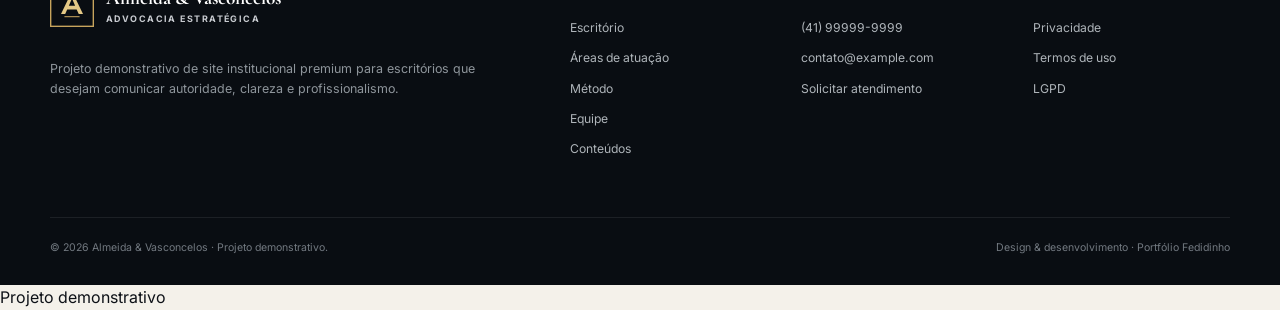
==== commit b5d6576e: "Lapida experiência premium do template jurídico" ====
--- a/index.html
+++ b/index.html
@@ -3,24 +3,25 @@
 <head>
   <meta charset="UTF-8">
   <meta name="viewport" content="width=device-width, initial-scale=1.0">
-  <meta name="theme-color" content="#0d1117">
-  <meta name="description" content="Template demonstrativo de site institucional premium para escritório de advocacia. Design responsivo, elegante e focado em autoridade, clareza e atendimento.">
+  <meta name="theme-color" content="#0b0f14">
+  <meta name="description" content="Almeida & Vasconcelos Advocacia — template jurídico premium com atuação estratégica, comunicação clara e atendimento personalizado.">
   <meta name="robots" content="index,follow">
   <meta name="author" content="Fedidinho">
+  <link rel="canonical" href="https://fedidinho.github.io/Extra/">
 
   <meta property="og:type" content="website">
   <meta property="og:locale" content="pt_BR">
-  <meta property="og:title" content="Almeida & Vasconcelos Advocacia | Excelência Jurídica">
+  <meta property="og:title" content="Almeida & Vasconcelos Advocacia | Estratégia jurídica com clareza">
   <meta property="og:description" content="Soluções jurídicas estratégicas com atendimento próximo, técnico e transparente.">
   <meta property="og:image" content="https://images.unsplash.com/photo-1450101499163-c8848c66ca85?auto=format&fit=crop&w=1200&q=85">
-  <meta property="og:url" content="https://example.com/">
+  <meta property="og:url" content="https://fedidinho.github.io/Extra/">
 
   <meta name="twitter:card" content="summary_large_image">
   <meta name="twitter:title" content="Almeida & Vasconcelos Advocacia">
-  <meta name="twitter:description" content="Soluções jurídicas estratégicas com atendimento próximo, técnico e transparente.">
+  <meta name="twitter:description" content="Estratégia jurídica com clareza para pessoas e empresas.">
   <meta name="twitter:image" content="https://images.unsplash.com/photo-1450101499163-c8848c66ca85?auto=format&fit=crop&w=1200&q=85">
 
-  <title>Almeida & Vasconcelos Advocacia | Excelência Jurídica</title>
+  <title>Almeida & Vasconcelos Advocacia | Estratégia jurídica</title>
 
   <link rel="icon" href="assets/favicon.svg" type="image/svg+xml">
   <link rel="manifest" href="manifest.webmanifest">
@@ -36,7 +37,7 @@
     "@type": "LegalService",
     "name": "Almeida & Vasconcelos Advocacia",
     "description": "Escritório jurídico fictício usado em um template demonstrativo de portfólio.",
-    "url": "https://example.com/",
+    "url": "https://fedidinho.github.io/Extra/",
     "telephone": "+55-41-99999-9999",
     "email": "contato@example.com",
     "address": {
@@ -47,13 +48,13 @@
       "postalCode": "80000-000",
       "addressCountry": "BR"
     },
-    "areaServed": "BR",
-    "priceRange": "$$"
+    "areaServed": "BR"
   }
   </script>
 </head>
 <body>
   <a class="skip-link" href="#conteudo">Ir para o conteúdo</a>
+  <div class="scroll-progress" aria-hidden="true"><span></span></div>
 
   <header class="site-header" id="inicio">
     <div class="container header-inner">
@@ -68,6 +69,7 @@
       <nav class="desktop-nav" aria-label="Navegação principal">
         <a href="#sobre">Escritório</a>
         <a href="#atuacao">Áreas</a>
+        <a href="#metodo">Método</a>
         <a href="#equipe">Equipe</a>
         <a href="#conteudos">Conteúdos</a>
         <a href="#contato">Contato</a>
@@ -83,6 +85,7 @@
     <div class="mobile-menu" id="mobile-menu" hidden>
       <a href="#sobre">Escritório</a>
       <a href="#atuacao">Áreas</a>
+      <a href="#metodo">Método</a>
       <a href="#equipe">Equipe</a>
       <a href="#conteudos">Conteúdos</a>
       <a href="#contato">Contato</a>
@@ -95,55 +98,45 @@
       <div class="hero-bg" role="img" aria-label="Mesa de trabalho jurídica com documentos"></div>
       <div class="hero-overlay"></div>
       <div class="hero-grid-pattern" aria-hidden="true"></div>
+      <div class="hero-glow" aria-hidden="true"></div>
 
       <div class="container hero-content">
         <div class="hero-copy reveal">
-          <span class="eyebrow">Advocacia estratégica · Atendimento personalizado</span>
-          <h1 id="hero-title">Clareza jurídica para decisões que <em>não podem esperar.</em></h1>
-          <p>Atuação técnica, visão de negócio e comunicação simples para transformar questões complexas em caminhos jurídicos objetivos.</p>
+          <span class="eyebrow">Advocacia estratégica · Pessoas e empresas</span>
+          <h1 id="hero-title">Clareza jurídica para decisões que <em>movem o futuro.</em></h1>
+          <p>Atuação técnica, visão de contexto e comunicação simples para transformar questões complexas em caminhos jurídicos objetivos.</p>
           <div class="hero-actions">
-            <a class="btn btn-gold" href="#contato">Solicitar atendimento</a>
+            <a class="btn btn-gold" href="#contato">Solicitar atendimento <span aria-hidden="true">↗</span></a>
             <a class="btn btn-ghost" href="#atuacao">Conhecer áreas de atuação</a>
           </div>
           <div class="hero-trust" aria-label="Diferenciais do escritório">
-            <span>Atendimento presencial e online</span>
+            <span>Presencial e online</span>
             <span>Comunicação transparente</span>
-            <span>Estratégia sob medida</span>
+            <span>Estratégia personalizada</span>
           </div>
         </div>
 
         <aside class="hero-card reveal" aria-label="Apresentação do escritório">
-          <span class="hero-card-kicker">Visão jurídica completa</span>
-          <strong>Experiência, proximidade e estratégia em cada etapa.</strong>
-          <p>Da prevenção de riscos à condução de demandas complexas, o escritório atua de forma integrada para proteger interesses e apoiar decisões.</p>
+          <div class="hero-card-top">
+            <span class="hero-card-kicker">Visão jurídica completa</span>
+            <span class="hero-card-mark">A&V</span>
+          </div>
+          <strong>Profundidade técnica sem perder de vista o que realmente importa.</strong>
+          <p>Da prevenção de riscos à condução de demandas complexas, cada atendimento começa com contexto, organização e estratégia.</p>
           <div class="hero-card-line"></div>
           <a href="#sobre">Conheça nossa forma de atuar <span aria-hidden="true">→</span></a>
         </aside>
       </div>
 
-      <a class="scroll-cue" href="#credenciais" aria-label="Rolar para a próxima seção">
-        <span></span>
-      </a>
-    </section>
-
-    <section class="credibility" id="credenciais" aria-label="Credenciais demonstrativas">
+      <a class="scroll-cue" href="#credenciais" aria-label="Rolar para a próxima seção"><span></span></a>
+    </section>
+
+    <section class="credibility" id="credenciais" aria-label="Diferenciais de atendimento">
       <div class="container credibility-grid">
-        <div class="metric reveal">
-          <strong data-counter="20" data-suffix="+">0</strong>
-          <span>anos de experiência combinada</span>
-        </div>
-        <div class="metric reveal">
-          <strong>Atuação</strong>
-          <span>consultiva e contenciosa</span>
-        </div>
-        <div class="metric reveal">
-          <strong>Nacional</strong>
-          <span>atendimento online em todo o Brasil</span>
-        </div>
-        <div class="metric reveal">
-          <strong>Estratégica</strong>
-          <span>análise orientada a objetivos</span>
-        </div>
+        <div class="metric reveal"><span class="metric-icon">01</span><strong>Consultiva</strong><span>prevenção de riscos e apoio à decisão</span></div>
+        <div class="metric reveal"><span class="metric-icon">02</span><strong>Contenciosa</strong><span>condução técnica de demandas complexas</span></div>
+        <div class="metric reveal"><span class="metric-icon">03</span><strong>Híbrida</strong><span>atendimento presencial e digital</span></div>
+        <div class="metric reveal"><span class="metric-icon">04</span><strong>Clara</strong><span>comunicação objetiva em cada etapa</span></div>
       </div>
     </section>
 
@@ -154,133 +147,64 @@
             <img src="https://images.unsplash.com/photo-1497366754035-f200968a6e72?auto=format&fit=crop&w=1200&q=88" alt="Escritório contemporâneo com ambiente de reunião" loading="lazy">
           </figure>
           <div class="media-note">
-            <span>Desde 2006*</span>
-            <p>Uma trajetória construída com técnica, confiança e responsabilidade.</p>
+            <span>Estratégia antes da urgência.</span>
+            <p>Uma advocacia melhor começa com boas perguntas, contexto e planejamento.</p>
           </div>
         </div>
 
         <div class="section-copy reveal">
           <span class="eyebrow dark">Sobre o escritório</span>
           <h2>Advocacia que combina profundidade técnica e visão prática.</h2>
-          <p class="lead">Acreditamos que uma boa estratégia jurídica começa antes do processo: na escuta, na análise de contexto e na clareza sobre o objetivo do cliente.</p>
-          <p>O Almeida & Vasconcelos é um escritório fictício criado para demonstrar uma experiência digital premium. O conteúdo foi estruturado para mostrar como um site jurídico pode transmitir autoridade sem recorrer a promessas de resultado ou linguagem excessivamente comercial.</p>
+          <p class="lead">A boa estratégia jurídica começa antes do processo: na escuta, na análise de contexto e na clareza sobre o objetivo do cliente.</p>
+          <p>Nosso modelo de atendimento foi pensado para tornar temas jurídicos complexos mais compreensíveis, com orientação objetiva sobre riscos, alternativas e próximos passos.</p>
 
           <div class="principles-grid">
-            <article>
-              <span>01</span>
-              <h3>Clareza</h3>
-              <p>Explicamos riscos, cenários e próximos passos em linguagem acessível.</p>
-            </article>
-            <article>
-              <span>02</span>
-              <h3>Estratégia</h3>
-              <p>Cada caso recebe uma abordagem alinhada ao contexto e ao objetivo.</p>
-            </article>
-            <article>
-              <span>03</span>
-              <h3>Confidencialidade</h3>
-              <p>Relações conduzidas com discrição, ética e responsabilidade.</p>
-            </article>
-            <article>
-              <span>04</span>
-              <h3>Proximidade</h3>
-              <p>Contato humano e comunicação contínua durante todo o atendimento.</p>
-            </article>
+            <article><span>01</span><h3>Clareza</h3><p>Riscos, cenários e próximos passos explicados sem excesso de juridiquês.</p></article>
+            <article><span>02</span><h3>Estratégia</h3><p>Cada caso recebe uma abordagem alinhada ao contexto e ao objetivo.</p></article>
+            <article><span>03</span><h3>Confidencialidade</h3><p>Relações conduzidas com discrição, ética e responsabilidade.</p></article>
+            <article><span>04</span><h3>Proximidade</h3><p>Contato humano e comunicação contínua durante todo o atendimento.</p></article>
           </div>
 
           <a class="text-link" href="#equipe">Conheça os profissionais <span aria-hidden="true">→</span></a>
         </div>
+      </div>
+    </section>
+
+    <section class="signature-strip" aria-label="Princípios do escritório">
+      <div class="signature-track" aria-hidden="true">
+        <span>Estratégia</span><i>◆</i><span>Clareza</span><i>◆</i><span>Confiança</span><i>◆</i><span>Responsabilidade</span><i>◆</i><span>Estratégia</span><i>◆</i><span>Clareza</span><i>◆</i><span>Confiança</span><i>◆</i><span>Responsabilidade</span>
       </div>
     </section>
 
     <section class="section section-ink" id="atuacao">
       <div class="container">
         <div class="section-heading reveal">
-          <div>
-            <span class="eyebrow">Áreas de atuação</span>
-            <h2>Soluções jurídicas para pessoas e empresas.</h2>
-          </div>
+          <div><span class="eyebrow">Áreas de atuação</span><h2>Soluções jurídicas para pessoas e empresas.</h2></div>
           <p>Uma estrutura multidisciplinar para atuar de forma preventiva, consultiva e contenciosa em demandas relevantes.</p>
         </div>
 
         <div class="practice-grid">
-          <article class="practice-card reveal">
-            <span class="card-index">01</span>
-            <div class="icon-wrap" aria-hidden="true">§</div>
-            <h3>Direito Civil</h3>
-            <p>Contratos, responsabilidade civil, obrigações, indenizações e prevenção de conflitos.</p>
-            <a href="#contato">Entender o atendimento <span>→</span></a>
-          </article>
-          <article class="practice-card reveal">
-            <span class="card-index">02</span>
-            <div class="icon-wrap" aria-hidden="true">◫</div>
-            <h3>Direito Empresarial</h3>
-            <p>Estruturação jurídica, contratos empresariais, governança, riscos e disputas societárias.</p>
-            <a href="#contato">Entender o atendimento <span>→</span></a>
-          </article>
-          <article class="practice-card reveal">
-            <span class="card-index">03</span>
-            <div class="icon-wrap" aria-hidden="true">◇</div>
-            <h3>Direito de Família</h3>
-            <p>Divórcio, inventário, guarda, alimentos e organização patrimonial com abordagem cuidadosa.</p>
-            <a href="#contato">Entender o atendimento <span>→</span></a>
-          </article>
-          <article class="practice-card reveal">
-            <span class="card-index">04</span>
-            <div class="icon-wrap" aria-hidden="true">⌂</div>
-            <h3>Direito Imobiliário</h3>
-            <p>Negociações, contratos, regularização, locações, incorporações e due diligence imobiliária.</p>
-            <a href="#contato">Entender o atendimento <span>→</span></a>
-          </article>
-          <article class="practice-card reveal">
-            <span class="card-index">05</span>
-            <div class="icon-wrap" aria-hidden="true">↗</div>
-            <h3>Direito Trabalhista</h3>
-            <p>Consultoria preventiva, revisão de práticas, negociações e atuação em demandas trabalhistas.</p>
-            <a href="#contato">Entender o atendimento <span>→</span></a>
-          </article>
-          <article class="practice-card reveal">
-            <span class="card-index">06</span>
-            <div class="icon-wrap" aria-hidden="true">▦</div>
-            <h3>Planejamento Patrimonial</h3>
-            <p>Organização de patrimônio, sucessão, estruturas familiares e proteção de longo prazo.</p>
-            <a href="#contato">Entender o atendimento <span>→</span></a>
-          </article>
-        </div>
-      </div>
-    </section>
-
-    <section class="section process-section">
+          <article class="practice-card reveal"><span class="card-index">01</span><div class="icon-wrap" aria-hidden="true">§</div><h3>Direito Civil</h3><p>Contratos, responsabilidade civil, obrigações, indenizações e prevenção de conflitos.</p><a href="#contato">Entender o atendimento <span>→</span></a></article>
+          <article class="practice-card reveal"><span class="card-index">02</span><div class="icon-wrap" aria-hidden="true">◫</div><h3>Direito Empresarial</h3><p>Estruturação jurídica, contratos empresariais, governança, riscos e disputas societárias.</p><a href="#contato">Entender o atendimento <span>→</span></a></article>
+          <article class="practice-card reveal"><span class="card-index">03</span><div class="icon-wrap" aria-hidden="true">◇</div><h3>Direito de Família</h3><p>Divórcio, inventário, guarda, alimentos e organização patrimonial com abordagem cuidadosa.</p><a href="#contato">Entender o atendimento <span>→</span></a></article>
+          <article class="practice-card reveal"><span class="card-index">04</span><div class="icon-wrap" aria-hidden="true">⌂</div><h3>Direito Imobiliário</h3><p>Negociações, contratos, regularização, locações, incorporações e due diligence imobiliária.</p><a href="#contato">Entender o atendimento <span>→</span></a></article>
+          <article class="practice-card reveal"><span class="card-index">05</span><div class="icon-wrap" aria-hidden="true">↗</div><h3>Direito Trabalhista</h3><p>Consultoria preventiva, revisão de práticas, negociações e demandas trabalhistas.</p><a href="#contato">Entender o atendimento <span>→</span></a></article>
+          <article class="practice-card reveal"><span class="card-index">06</span><div class="icon-wrap" aria-hidden="true">▦</div><h3>Planejamento Patrimonial</h3><p>Organização patrimonial, sucessão, estruturas familiares e planejamento de longo prazo.</p><a href="#contato">Entender o atendimento <span>→</span></a></article>
+        </div>
+      </div>
+    </section>
+
+    <section class="section process-section" id="metodo">
       <div class="container">
         <div class="section-heading dark-heading reveal">
-          <div>
-            <span class="eyebrow dark">Como trabalhamos</span>
-            <h2>Um processo claro do primeiro contato à definição da estratégia.</h2>
-          </div>
+          <div><span class="eyebrow dark">Como trabalhamos</span><h2>Um processo claro do primeiro contato à definição da estratégia.</h2></div>
           <p>Cada atendimento parte de informações bem organizadas, análise técnica e alinhamento de expectativas.</p>
         </div>
-
         <div class="process-grid">
-          <article class="process-step reveal">
-            <span>01</span>
-            <h3>Entendimento</h3>
-            <p>Compreendemos o contexto, o histórico e o objetivo principal.</p>
-          </article>
-          <article class="process-step reveal">
-            <span>02</span>
-            <h3>Análise</h3>
-            <p>Mapeamos documentos, riscos, alternativas e fundamentos relevantes.</p>
-          </article>
-          <article class="process-step reveal">
-            <span>03</span>
-            <h3>Estratégia</h3>
-            <p>Apresentamos caminhos possíveis e definimos a condução adequada.</p>
-          </article>
-          <article class="process-step reveal">
-            <span>04</span>
-            <h3>Acompanhamento</h3>
-            <p>Mantemos comunicação objetiva sobre evolução, decisões e próximos passos.</p>
-          </article>
+          <article class="process-step reveal"><span>01</span><h3>Entendimento</h3><p>Compreendemos contexto, histórico e objetivo principal.</p></article>
+          <article class="process-step reveal"><span>02</span><h3>Análise</h3><p>Mapeamos documentos, riscos, alternativas e fundamentos relevantes.</p></article>
+          <article class="process-step reveal"><span>03</span><h3>Estratégia</h3><p>Apresentamos caminhos possíveis e definimos a condução adequada.</p></article>
+          <article class="process-step reveal"><span>04</span><h3>Acompanhamento</h3><p>Mantemos comunicação objetiva sobre evolução, decisões e próximos passos.</p></article>
         </div>
       </div>
     </section>
@@ -288,41 +212,16 @@
     <section class="section section-light why-section">
       <div class="container why-grid">
         <div class="why-copy reveal">
-          <span class="eyebrow dark">Por que escolher nosso escritório</span>
+          <span class="eyebrow dark">Nossa abordagem</span>
           <h2>Menos juridiquês. Mais contexto, estratégia e segurança para decidir.</h2>
-          <p>Nosso trabalho é transformar complexidade jurídica em informação útil. Isso significa explicar o que importa, antecipar riscos e construir soluções que façam sentido para cada situação.</p>
+          <p>O trabalho jurídico ganha valor quando ajuda a enxergar melhor o cenário. Por isso, cada orientação busca tornar riscos e alternativas realmente compreensíveis.</p>
           <a class="btn btn-dark" href="#contato">Conversar com a equipe</a>
         </div>
-
         <div class="why-list">
-          <article class="why-item reveal">
-            <span>01</span>
-            <div>
-              <h3>Atendimento próximo</h3>
-              <p>Contato direto, organização e acompanhamento contínuo.</p>
-            </div>
-          </article>
-          <article class="why-item reveal">
-            <span>02</span>
-            <div>
-              <h3>Visão preventiva</h3>
-              <p>Identificação de riscos antes que se transformem em problemas maiores.</p>
-            </div>
-          </article>
-          <article class="why-item reveal">
-            <span>03</span>
-            <div>
-              <h3>Atuação multidisciplinar</h3>
-              <p>Integração entre diferentes áreas para questões que exigem visão ampla.</p>
-            </div>
-          </article>
-          <article class="why-item reveal">
-            <span>04</span>
-            <div>
-              <h3>Comunicação clara</h3>
-              <p>Orientações objetivas sobre cenários, riscos e alternativas.</p>
-            </div>
-          </article>
+          <article class="why-item reveal"><span>01</span><div><h3>Atendimento próximo</h3><p>Contato direto, organização e acompanhamento contínuo.</p></div></article>
+          <article class="why-item reveal"><span>02</span><div><h3>Visão preventiva</h3><p>Identificação de riscos antes que se transformem em problemas maiores.</p></div></article>
+          <article class="why-item reveal"><span>03</span><div><h3>Atuação multidisciplinar</h3><p>Integração entre diferentes áreas para questões que exigem visão ampla.</p></div></article>
+          <article class="why-item reveal"><span>04</span><div><h3>Comunicação clara</h3><p>Orientações objetivas sobre cenários, riscos e alternativas.</p></div></article>
         </div>
       </div>
     </section>
@@ -330,49 +229,13 @@
     <section class="section team-section" id="equipe">
       <div class="container">
         <div class="section-heading dark-heading reveal">
-          <div>
-            <span class="eyebrow dark">Equipe</span>
-            <h2>Profissionais preparados para lidar com decisões relevantes.</h2>
-          </div>
-          <p>Perfis fictícios usados exclusivamente para demonstrar a composição visual do template.</p>
-        </div>
-
+          <div><span class="eyebrow dark">Equipe</span><h2>Profissionais preparados para decisões relevantes.</h2></div>
+          <p>Perfis demonstrativos que ajudam a apresentar a estrutura e a especialização do escritório.</p>
+        </div>
         <div class="team-grid">
-          <article class="team-card reveal">
-            <div class="team-photo">
-              <img src="https://images.unsplash.com/photo-1560250097-0b93528c311a?auto=format&fit=crop&w=900&q=85" alt="Retrato profissional fictício de advogado" loading="lazy">
-            </div>
-            <div class="team-info">
-              <span>Sócio fundador</span>
-              <h3>Henrique Almeida</h3>
-              <p>Direito Empresarial · Contratos · Contencioso estratégico</p>
-              <a href="#contato" aria-label="Entrar em contato sobre atendimento com Henrique Almeida">Perfil profissional <span>→</span></a>
-            </div>
-          </article>
-
-          <article class="team-card reveal">
-            <div class="team-photo">
-              <img src="https://images.unsplash.com/photo-1573496359142-b8d87734a5a2?auto=format&fit=crop&w=900&q=85" alt="Retrato profissional fictício de advogada" loading="lazy">
-            </div>
-            <div class="team-info">
-              <span>Sócia</span>
-              <h3>Marina Vasconcelos</h3>
-              <p>Direito Civil · Família · Planejamento patrimonial</p>
-              <a href="#contato" aria-label="Entrar em contato sobre atendimento com Marina Vasconcelos">Perfil profissional <span>→</span></a>
-            </div>
-          </article>
-
-          <article class="team-card reveal">
-            <div class="team-photo">
-              <img src="https://images.unsplash.com/photo-1556157382-97eda2d62296?auto=format&fit=crop&w=900&q=85" alt="Retrato profissional fictício de advogado" loading="lazy">
-            </div>
-            <div class="team-info">
-              <span>Advogado associado</span>
-              <h3>Rafael Monteiro</h3>
-              <p>Direito Imobiliário · Trabalhista empresarial</p>
-              <a href="#contato" aria-label="Entrar em contato sobre atendimento com Rafael Monteiro">Perfil profissional <span>→</span></a>
-            </div>
-          </article>
+          <article class="team-card reveal"><div class="team-photo"><img src="https://images.unsplash.com/photo-1560250097-0b93528c311a?auto=format&fit=crop&w=900&q=85" alt="Retrato profissional de advogado" loading="lazy"></div><div class="team-info"><span>Sócio fundador</span><h3>Henrique Almeida</h3><p>Direito Empresarial · Contratos · Contencioso estratégico</p><a href="#contato">Perfil profissional <span>→</span></a></div></article>
+          <article class="team-card reveal"><div class="team-photo"><img src="https://images.unsplash.com/photo-1573496359142-b8d87734a5a2?auto=format&fit=crop&w=900&q=85" alt="Retrato profissional de advogada" loading="lazy"></div><div class="team-info"><span>Sócia</span><h3>Marina Vasconcelos</h3><p>Direito Civil · Família · Planejamento patrimonial</p><a href="#contato">Perfil profissional <span>→</span></a></div></article>
+          <article class="team-card reveal"><div class="team-photo"><img src="https://images.unsplash.com/photo-1556157382-97eda2d62296?auto=format&fit=crop&w=900&q=85" alt="Retrato profissional de advogado" loading="lazy"></div><div class="team-info"><span>Advogado associado</span><h3>Rafael Monteiro</h3><p>Direito Imobiliário · Trabalhista empresarial</p><a href="#contato">Perfil profissional <span>→</span></a></div></article>
         </div>
       </div>
     </section>
@@ -381,103 +244,32 @@
       <div class="container quote-inner reveal">
         <span class="quote-mark" aria-hidden="true">“</span>
         <blockquote>Boa advocacia não é apenas conhecer a lei. É compreender o problema inteiro antes de escolher o próximo movimento.</blockquote>
-        <p>Almeida & Vasconcelos · Escritório demonstrativo</p>
+        <p>Almeida & Vasconcelos · Advocacia Estratégica</p>
       </div>
     </section>
 
     <section class="section content-section" id="conteudos">
       <div class="container">
         <div class="section-heading dark-heading reveal">
-          <div>
-            <span class="eyebrow dark">Conteúdos</span>
-            <h2>Informação jurídica para decisões mais conscientes.</h2>
-          </div>
-          <p>Uma seção editorial ajuda o escritório a construir autoridade por meio de conteúdo informativo e educativo.</p>
-        </div>
-
+          <div><span class="eyebrow dark">Conteúdos</span><h2>Informação jurídica para decisões mais conscientes.</h2></div>
+          <p>Conteúdo informativo ajuda a transformar conhecimento técnico em orientação útil e acessível.</p>
+        </div>
         <div class="articles-grid">
-          <article class="article-card featured reveal">
-            <div class="article-image">
-              <img src="https://images.unsplash.com/photo-1450101499163-c8848c66ca85?auto=format&fit=crop&w=1200&q=85" alt="Documentos e caneta sobre mesa" loading="lazy">
-            </div>
-            <div class="article-body">
-              <span>Direito Empresarial · 6 min</span>
-              <h3>Cláusulas contratuais que merecem atenção antes de assinar um acordo empresarial</h3>
-              <p>Entenda quais pontos costumam concentrar os principais riscos em contratos e por que uma análise preventiva pode ser relevante.</p>
-              <a href="#contato">Ler conteúdo <span>→</span></a>
-            </div>
-          </article>
-
-          <article class="article-card reveal">
-            <div class="article-image">
-              <img src="https://images.unsplash.com/photo-1554224155-8d04cb21cd6c?auto=format&fit=crop&w=900&q=85" alt="Pessoa analisando documentos financeiros" loading="lazy">
-            </div>
-            <div class="article-body">
-              <span>Planejamento Patrimonial · 5 min</span>
-              <h3>Planejamento sucessório: quando começar a organizar?</h3>
-              <a href="#contato">Ler conteúdo <span>→</span></a>
-            </div>
-          </article>
-
-          <article class="article-card reveal">
-            <div class="article-image">
-              <img src="https://images.unsplash.com/photo-1521791136064-7986c2920216?auto=format&fit=crop&w=900&q=85" alt="Reunião profissional com aperto de mãos" loading="lazy">
-            </div>
-            <div class="article-body">
-              <span>Direito Civil · 4 min</span>
-              <h3>Negociação ou processo: o que avaliar antes de escolher um caminho?</h3>
-              <a href="#contato">Ler conteúdo <span>→</span></a>
-            </div>
-          </article>
+          <article class="article-card featured reveal"><div class="article-image"><img src="https://images.unsplash.com/photo-1450101499163-c8848c66ca85?auto=format&fit=crop&w=1200&q=85" alt="Documentos e caneta sobre mesa" loading="lazy"></div><div class="article-body"><span>Direito Empresarial · 6 min</span><h3>Cláusulas contratuais que merecem atenção antes de assinar um acordo empresarial</h3><p>Entenda quais pontos costumam concentrar riscos e por que uma análise preventiva pode ser relevante.</p><a href="#contato">Ler conteúdo <span>→</span></a></div></article>
+          <article class="article-card reveal"><div class="article-image"><img src="https://images.unsplash.com/photo-1554224155-8d04cb21cd6c?auto=format&fit=crop&w=900&q=85" alt="Pessoa analisando documentos financeiros" loading="lazy"></div><div class="article-body"><span>Planejamento Patrimonial · 5 min</span><h3>Planejamento sucessório: quando começar a organizar?</h3><a href="#contato">Ler conteúdo <span>→</span></a></div></article>
+          <article class="article-card reveal"><div class="article-image"><img src="https://images.unsplash.com/photo-1521791136064-7986c2920216?auto=format&fit=crop&w=900&q=85" alt="Reunião profissional com aperto de mãos" loading="lazy"></div><div class="article-body"><span>Direito Civil · 4 min</span><h3>Negociação ou processo: o que avaliar antes de escolher um caminho?</h3><a href="#contato">Ler conteúdo <span>→</span></a></div></article>
         </div>
       </div>
     </section>
 
     <section class="section faq-section">
       <div class="container faq-layout">
-        <div class="faq-intro reveal">
-          <span class="eyebrow dark">Perguntas frequentes</span>
-          <h2>Informações importantes antes do primeiro contato.</h2>
-          <p>Use esta área para reduzir dúvidas comuns e tornar o atendimento mais objetivo desde o início.</p>
-        </div>
-
+        <div class="faq-intro reveal"><span class="eyebrow dark">Perguntas frequentes</span><h2>Informações importantes antes do primeiro contato.</h2><p>Respostas objetivas para tornar o atendimento mais simples desde o início.</p></div>
         <div class="faq-list">
-          <article class="faq-item reveal">
-            <button type="button" aria-expanded="false">
-              <span>Como funciona o primeiro atendimento?</span>
-              <span class="faq-icon">+</span>
-            </button>
-            <div class="faq-answer" hidden>
-              <p>O primeiro contato serve para entender a situação de forma inicial, identificar a área jurídica envolvida e orientar os próximos passos para análise do caso.</p>
-            </div>
-          </article>
-          <article class="faq-item reveal">
-            <button type="button" aria-expanded="false">
-              <span>O atendimento pode ser realizado online?</span>
-              <span class="faq-icon">+</span>
-            </button>
-            <div class="faq-answer" hidden>
-              <p>Sim. O template prevê atendimento presencial e remoto, permitindo reuniões por videoconferência e envio seguro de documentos digitais.</p>
-            </div>
-          </article>
-          <article class="faq-item reveal">
-            <button type="button" aria-expanded="false">
-              <span>Quais documentos devo separar?</span>
-              <span class="faq-icon">+</span>
-            </button>
-            <div class="faq-answer" hidden>
-              <p>A documentação depende do assunto. Após o contato inicial, a equipe indica quais documentos são necessários para uma análise mais completa.</p>
-            </div>
-          </article>
-          <article class="faq-item reveal">
-            <button type="button" aria-expanded="false">
-              <span>Como são definidos os honorários?</span>
-              <span class="faq-icon">+</span>
-            </button>
-            <div class="faq-answer" hidden>
-              <p>Os honorários são definidos conforme a natureza, a complexidade e o escopo do trabalho, sempre apresentados de forma clara antes da contratação.</p>
-            </div>
-          </article>
+          <article class="faq-item reveal"><button type="button" aria-expanded="false"><span>Como funciona o primeiro atendimento?</span><span class="faq-icon">+</span></button><div class="faq-answer" hidden><p>O primeiro contato serve para compreender a situação inicial, identificar a área envolvida e orientar quais informações são necessárias para análise.</p></div></article>
+          <article class="faq-item reveal"><button type="button" aria-expanded="false"><span>O atendimento pode ser realizado online?</span><span class="faq-icon">+</span></button><div class="faq-answer" hidden><p>Sim. O atendimento pode ocorrer por videoconferência, com troca organizada de documentos e comunicação digital durante o acompanhamento.</p></div></article>
+          <article class="faq-item reveal"><button type="button" aria-expanded="false"><span>Quais documentos devo separar?</span><span class="faq-icon">+</span></button><div class="faq-answer" hidden><p>A documentação depende do assunto. Após o primeiro contato, a equipe indica os documentos relevantes para uma análise mais completa.</p></div></article>
+          <article class="faq-item reveal"><button type="button" aria-expanded="false"><span>Como são definidos os honorários?</span><span class="faq-icon">+</span></button><div class="faq-answer" hidden><p>Os honorários consideram natureza, complexidade e escopo do trabalho, com condições apresentadas de forma clara antes da contratação.</p></div></article>
         </div>
       </div>
     </section>
@@ -487,66 +279,26 @@
         <div class="contact-copy reveal">
           <span class="eyebrow">Contato</span>
           <h2>Conte o contexto. A equipe orienta o próximo passo.</h2>
-          <p>Envie uma mensagem com uma breve descrição da sua necessidade. Em uma implementação real, este formulário pode ser integrado a e-mail, CRM ou WhatsApp.</p>
-
+          <p>Envie uma breve descrição da necessidade para iniciar o atendimento de forma organizada e objetiva.</p>
           <div class="contact-details">
-            <div>
-              <span>Telefone</span>
-              <a href="tel:+5541999999999">(41) 99999-9999</a>
-            </div>
-            <div>
-              <span>E-mail</span>
-              <a href="mailto:contato@example.com">contato@example.com</a>
-            </div>
-            <div>
-              <span>Endereço</span>
-              <p>Av. Exemplo, 1000 · Curitiba/PR</p>
-            </div>
-            <div>
-              <span>Horário</span>
-              <p>Segunda a sexta · 9h às 18h</p>
-            </div>
-          </div>
+            <div><span>Telefone</span><a href="tel:+5541999999999">(41) 99999-9999</a></div>
+            <div><span>E-mail</span><a href="mailto:contato@example.com">contato@example.com</a></div>
+            <div><span>Endereço</span><p>Av. Exemplo, 1000 · Curitiba/PR</p></div>
+            <div><span>Horário</span><p>Segunda a sexta · 9h às 18h</p></div>
+          </div>
+          <div class="contact-note"><span>Atendimento confidencial</span><p>As informações compartilhadas no primeiro contato são tratadas com discrição.</p></div>
         </div>
 
         <form class="contact-form reveal" id="contact-form" novalidate>
-          <div class="form-row">
-            <label for="nome">Nome</label>
-            <input id="nome" name="nome" type="text" autocomplete="name" required placeholder="Seu nome">
-          </div>
-          <div class="form-row two-cols">
-            <div>
-              <label for="email">E-mail</label>
-              <input id="email" name="email" type="email" autocomplete="email" required placeholder="voce@email.com">
-            </div>
-            <div>
-              <label for="telefone">Telefone</label>
-              <input id="telefone" name="telefone" type="tel" autocomplete="tel" placeholder="(00) 00000-0000">
-            </div>
-          </div>
-          <div class="form-row">
-            <label for="assunto">Assunto</label>
-            <select id="assunto" name="assunto" required>
-              <option value="">Selecione uma área</option>
-              <option>Direito Civil</option>
-              <option>Direito Empresarial</option>
-              <option>Direito de Família</option>
-              <option>Direito Imobiliário</option>
-              <option>Direito Trabalhista</option>
-              <option>Planejamento Patrimonial</option>
-            </select>
-          </div>
-          <div class="form-row">
-            <label for="mensagem">Mensagem</label>
-            <textarea id="mensagem" name="mensagem" rows="5" required placeholder="Descreva brevemente como podemos orientar você."></textarea>
-          </div>
-          <label class="check-row">
-            <input type="checkbox" required>
-            <span>Li e concordo com o uso dos dados enviados exclusivamente para retorno deste contato.</span>
-          </label>
-          <button class="btn btn-gold btn-block" type="submit">Enviar solicitação</button>
+          <div class="form-head"><span>Solicitação de atendimento</span><strong>Fale com a equipe</strong></div>
+          <div class="form-row"><label for="nome">Nome</label><input id="nome" name="nome" type="text" autocomplete="name" required placeholder="Seu nome"></div>
+          <div class="form-row two-cols"><div><label for="email">E-mail</label><input id="email" name="email" type="email" autocomplete="email" required placeholder="voce@email.com"></div><div><label for="telefone">Telefone</label><input id="telefone" name="telefone" type="tel" autocomplete="tel" placeholder="(00) 00000-0000"></div></div>
+          <div class="form-row"><label for="assunto">Assunto</label><select id="assunto" name="assunto" required><option value="">Selecione uma área</option><option>Direito Civil</option><option>Direito Empresarial</option><option>Direito de Família</option><option>Direito Imobiliário</option><option>Direito Trabalhista</option><option>Planejamento Patrimonial</option></select></div>
+          <div class="form-row"><label for="mensagem">Mensagem</label><textarea id="mensagem" name="mensagem" rows="5" required placeholder="Descreva brevemente como podemos orientar você."></textarea></div>
+          <label class="check-row"><input type="checkbox" required><span>Li e concordo com o uso dos dados enviados exclusivamente para retorno deste contato.</span></label>
+          <button class="btn btn-gold btn-block" type="submit">Enviar solicitação <span aria-hidden="true">↗</span></button>
           <p class="form-status" id="form-status" role="status" aria-live="polite"></p>
-          <small>Template demonstrativo: o formulário não envia dados para um servidor.</small>
+          <small>Projeto demonstrativo: o formulário não envia dados para um servidor.</small>
         </form>
       </div>
     </section>
@@ -555,52 +307,22 @@
   <footer class="site-footer">
     <div class="container footer-top">
       <div class="footer-brand">
-        <a class="brand" href="#inicio">
-          <img src="assets/logo.svg" alt="" width="46" height="46">
-          <span class="brand-copy">
-            <strong>Almeida & Vasconcelos</strong>
-            <small>Advocacia Estratégica</small>
-          </span>
-        </a>
-        <p>Template institucional fictício desenvolvido para portfólio e demonstração de serviços de criação de sites.</p>
-      </div>
-
+        <a class="brand" href="#inicio"><img src="assets/logo.svg" alt="" width="46" height="46"><span class="brand-copy"><strong>Almeida & Vasconcelos</strong><small>Advocacia Estratégica</small></span></a>
+        <p>Projeto demonstrativo de site institucional premium para escritórios que desejam comunicar autoridade, clareza e profissionalismo.</p>
+      </div>
       <div class="footer-links">
-        <div>
-          <span>Navegação</span>
-          <a href="#sobre">Escritório</a>
-          <a href="#atuacao">Áreas de atuação</a>
-          <a href="#equipe">Equipe</a>
-          <a href="#conteudos">Conteúdos</a>
-        </div>
-        <div>
-          <span>Contato</span>
-          <a href="tel:+5541999999999">(41) 99999-9999</a>
-          <a href="mailto:contato@example.com">contato@example.com</a>
-          <a href="#contato">Solicitar atendimento</a>
-        </div>
-        <div>
-          <span>Legal</span>
-          <a href="#" aria-label="Política de privacidade demonstrativa">Privacidade</a>
-          <a href="#" aria-label="Termos de uso demonstrativos">Termos de uso</a>
-          <a href="#" aria-label="Informações sobre LGPD demonstrativas">LGPD</a>
-        </div>
+        <div><span>Navegação</span><a href="#sobre">Escritório</a><a href="#atuacao">Áreas de atuação</a><a href="#metodo">Método</a><a href="#equipe">Equipe</a><a href="#conteudos">Conteúdos</a></div>
+        <div><span>Contato</span><a href="tel:+5541999999999">(41) 99999-9999</a><a href="mailto:contato@example.com">contato@example.com</a><a href="#contato">Solicitar atendimento</a></div>
+        <div><span>Legal</span><a href="#" aria-label="Política de privacidade demonstrativa">Privacidade</a><a href="#" aria-label="Termos de uso demonstrativos">Termos de uso</a><a href="#" aria-label="Informações sobre LGPD demonstrativas">LGPD</a></div>
       </div>
     </div>
-
-    <div class="container footer-bottom">
-      <p>© <span id="current-year"></span> Almeida & Vasconcelos. Projeto demonstrativo.</p>
-      <p>Design & desenvolvimento · Portfólio Fedidinho</p>
-    </div>
+    <div class="container footer-bottom"><p>© <span id="current-year"></span> Almeida & Vasconcelos · Projeto demonstrativo.</p><p>Design & desenvolvimento · Portfólio Fedidinho</p></div>
   </footer>
 
-  <a class="floating-contact" href="https://wa.me/5541999999999?text=Ol%C3%A1%21%20Gostaria%20de%20mais%20informa%C3%A7%C3%B5es%20sobre%20o%20atendimento." target="_blank" rel="noopener noreferrer" aria-label="Abrir conversa no WhatsApp">
-    <span aria-hidden="true">↗</span>
-    <span>WhatsApp</span>
-  </a>
-
+  <div class="demo-badge" aria-label="Projeto demonstrativo"><span></span> Projeto demonstrativo</div>
+  <a class="floating-contact" href="https://wa.me/5541999999999?text=Ol%C3%A1%21%20Gostaria%20de%20mais%20informa%C3%A7%C3%B5es%20sobre%20o%20atendimento." target="_blank" rel="noopener noreferrer" aria-label="Abrir conversa no WhatsApp"><span aria-hidden="true">↗</span><span>WhatsApp</span></a>
   <button class="back-to-top" type="button" aria-label="Voltar ao topo">↑</button>
 
   <script src="script.js" defer></script>
 </body>
-</html>
+</html>
--- a/style.css
+++ b/style.css
@@ -0,0 +1 @@
+:root{--ink:#0d1117;--ink2:#161c23;--paper:#f4f1ea;--paper2:#e9e3d7;--white:#fff;--text:#626863;--gold:#c7a45d;--gold2:#dfbe79;--line:rgba(13,17,23,.12);--darkline:rgba(255,255,255,.12);--serif:"Cormorant Garamond",Georgia,serif;--sans:"Inter",Arial,sans-serif;--max:1180px;--shadow:0 25px 70px rgba(13,17,23,.14)}*{box-sizing:border-box;margin:0;padding:0}html{scroll-behavior:smooth;scroll-padding-top:92px}body{font-family:var(--sans);background:var(--paper);color:var(--ink);line-height:1.6;overflow-x:hidden}body.menu-open{overflow:hidden}a{color:inherit;text-decoration:none}img{display:block;max-width:100%}button,input,select,textarea{font:inherit}button,a{-webkit-tap-highlight-color:transparent}::selection{background:var(--gold);color:var(--ink)}.container{width:min(calc(100% - 40px),var(--max));margin:auto}.skip-link{position:fixed;z-index:9999;top:12px;left:12px;padding:10px 14px;background:#fff;transform:translateY(-160%)}.skip-link:focus{transform:none}.section{padding:120px 0}.section-light{background:var(--paper)}.section-dark,.section-ink{background:var(--ink);color:#fff}p{color:var(--text)}.section-dark p,.section-ink p{color:#b7bdc2}h1,h2,h3,blockquote{font-family:var(--serif);font-weight:600;line-height:1.05}h1{font-size:clamp(3.5rem,7.2vw,7rem);letter-spacing:-.045em}h2{font-size:clamp(2.6rem,5vw,4.8rem);letter-spacing:-.035em}h3{font-size:1.7rem}.eyebrow{display:inline-flex;align-items:center;gap:10px;margin-bottom:20px;color:var(--gold2);font-size:.75rem;font-weight:700;letter-spacing:.16em;text-transform:uppercase}.eyebrow:before{content:"";width:34px;height:1px;background:currentColor}.eyebrow.dark{color:#8c6a2e}.btn{display:inline-flex;min-height:54px;align-items:center;justify-content:center;padding:0 24px;border:1px solid transparent;cursor:pointer;font-size:.88rem;font-weight:700;transition:.25s}.btn:hover{transform:translateY(-2px)}.btn-gold{background:var(--gold);color:#17130c}.btn-gold:hover{background:var(--gold2);box-shadow:0 14px 35px rgba(199,164,93,.22)}.btn-dark{background:var(--ink);color:#fff}.btn-ghost{border-color:rgba(255,255,255,.34);color:#fff;background:rgba(255,255,255,.02)}.btn-ghost:hover{border-color:var(--gold);color:var(--gold2)}.btn-sm{min-height:44px;padding:0 18px;font-size:.78rem}.btn-block{width:100%}.btn:focus-visible,a:focus-visible,button:focus-visible,input:focus-visible,textarea:focus-visible,select:focus-visible{outline:2px solid var(--gold2);outline-offset:3px}.text-link{display:inline-flex;gap:10px;margin-top:26px;font-weight:700;font-size:.88rem}.site-header{position:fixed;z-index:1000;inset:0 0 auto;background:linear-gradient(rgba(9,12,16,.84),rgba(9,12,16,.18));border-bottom:1px solid rgba(255,255,255,.08);transition:.3s}.site-header.scrolled{background:rgba(13,17,23,.95);backdrop-filter:blur(14px);box-shadow:0 10px 40px rgba(0,0,0,.13)}.header-inner{min-height:86px;display:grid;grid-template-columns:1fr auto auto;align-items:center;gap:28px}.brand{display:inline-flex;align-items:center;gap:12px;color:#fff}.brand img{width:44px;height:44px}.brand-copy{display:grid;line-height:1.08}.brand-copy strong{font:700 1.2rem var(--serif)}.brand-copy small{margin-top:4px;color:#c8cbd0;font-size:.56rem;font-weight:700;letter-spacing:.16em;text-transform:uppercase}.desktop-nav{display:flex;gap:28px}.desktop-nav a{color:#e4e6e8;font-size:.81rem;font-weight:600}.desktop-nav a:hover{color:var(--gold2)}.menu-toggle{display:none;width:44px;height:44px;border:1px solid rgba(255,255,255,.18);background:transparent;cursor:pointer;align-items:center;justify-content:center;flex-direction:column;gap:5px}.menu-toggle span{width:20px;height:1px;background:#fff;transition:.25s}.menu-toggle[aria-expanded=true] span:nth-child(1){transform:translateY(6px) rotate(45deg)}.menu-toggle[aria-expanded=true] span:nth-child(2){opacity:0}.menu-toggle[aria-expanded=true] span:nth-child(3){transform:translateY(-6px) rotate(-45deg)}.mobile-menu{padding:22px 20px 28px;background:var(--ink);border-top:1px solid var(--darkline)}.mobile-menu:not([hidden]){display:grid;gap:18px}.mobile-menu>a:not(.btn){color:#fff;font:600 1.7rem var(--serif)}.hero{position:relative;min-height:100svh;display:grid;align-items:center;isolation:isolate;overflow:hidden}.hero-bg,.hero-overlay,.hero-grid-pattern{position:absolute;inset:0}.hero-bg{z-index:-3;background:url("https://images.unsplash.com/photo-1450101499163-c8848c66ca85?auto=format&fit=crop&w=2100&q=90") center 48%/cover;transform:scale(1.03)}.hero-overlay{z-index:-2;background:linear-gradient(90deg,rgba(5,8,11,.97),rgba(5,8,11,.86) 44%,rgba(5,8,11,.45) 76%,rgba(5,8,11,.6)),linear-gradient(0deg,rgba(5,8,11,.7),transparent 45%)}.hero-grid-pattern{z-index:-1;opacity:.09;background-image:linear-gradient(rgba(255,255,255,.18) 1px,transparent 1px),linear-gradient(90deg,rgba(255,255,255,.18) 1px,transparent 1px);background-size:72px 72px;mask-image:linear-gradient(to right,#000,transparent 70%)}.hero-content{display:grid;grid-template-columns:minmax(0,1.5fr) minmax(280px,.62fr);gap:78px;align-items:end;padding-top:154px;padding-bottom:110px}.hero-copy{max-width:830px}.hero h1 em{color:var(--gold2);font-weight:500}.hero-copy>p{max-width:650px;margin-top:28px;color:#d0d3d7;font-size:1.08rem}.hero-actions{display:flex;flex-wrap:wrap;gap:14px;margin-top:38px}.hero-trust{display:flex;flex-wrap:wrap;gap:10px 24px;margin-top:38px;color:#c9cdd0;font-size:.73rem}.hero-trust span{position:relative;padding-left:15px}.hero-trust span:before{content:"";position:absolute;left:0;top:.55em;width:5px;height:5px;border-radius:50%;background:var(--gold)}.hero-card{align-self:end;padding:30px;border:1px solid rgba(255,255,255,.2);background:rgba(11,15,20,.67);backdrop-filter:blur(14px)}.hero-card-kicker{display:block;margin-bottom:16px;color:var(--gold2);font-size:.68rem;font-weight:700;letter-spacing:.15em;text-transform:uppercase}.hero-card strong{display:block;font:600 2rem/1.05 var(--serif)}.hero-card p{margin-top:18px;color:#c4c8cc;font-size:.87rem}.hero-card-line{height:1px;margin:26px 0 20px;background:rgba(255,255,255,.14)}.hero-card a{color:#fff;font-size:.76rem;font-weight:700}.hero-card a span{color:var(--gold2);margin-left:8px}.scroll-cue{position:absolute;left:50%;bottom:28px;transform:translateX(-50%);width:28px;height:44px;border:1px solid rgba(255,255,255,.35);border-radius:20px}.scroll-cue span{position:absolute;top:9px;left:50%;width:4px;height:4px;border-radius:50%;background:var(--gold2);animation:scrollCue 1.8s infinite}@keyframes scrollCue{0%{transform:translate(-50%,0);opacity:0}30%{opacity:1}100%{transform:translate(-50%,17px);opacity:0}}.credibility{background:#ece7dc;border-bottom:1px solid var(--line)}.credibility-grid{display:grid;grid-template-columns:repeat(4,1fr)}.metric{min-height:150px;display:flex;flex-direction:column;justify-content:center;padding:28px 34px;border-right:1px solid var(--line)}.metric:last-child{border:0}.metric strong{font:600 2.25rem/1 var(--serif)}.metric span{margin-top:9px;color:#77736d;font-size:.76rem}.split-layout{display:grid;grid-template-columns:.92fr 1.08fr;gap:clamp(55px,8vw,110px);align-items:center}.media-stack{position:relative;padding:0 42px 52px 0}.media-main{min-height:620px;overflow:hidden;box-shadow:var(--shadow)}.media-main img{width:100%;height:620px;object-fit:cover}.media-note{position:absolute;right:0;bottom:0;width:min(310px,70%);padding:28px;background:var(--ink);color:#fff;box-shadow:var(--shadow)}.media-note span{color:var(--gold2);font:600 1.9rem var(--serif)}.media-note p{margin-top:7px;color:#c9ccd0;font-size:.79rem}.section-copy .lead{margin-top:28px;color:#32363a;font-size:1.03rem}.section-copy>p:not(.lead){margin-top:18px}.principles-grid{display:grid;grid-template-columns:repeat(2,1fr);margin-top:40px;border-top:1px solid var(--line);border-left:1px solid var(--line)}.principles-grid article{min-height:170px;padding:22px;border-right:1px solid var(--line);border-bottom:1px solid var(--line)}.principles-grid article>span{color:#9d854f;font-size:.67rem;font-weight:700}.principles-grid h3{margin-top:18px;font-size:1.45rem}.principles-grid p{margin-top:9px;font-size:.79rem}.section-heading{display:grid;grid-template-columns:1.2fr .65fr;gap:60px;align-items:end;margin-bottom:58px}.section-heading>p{max-width:480px;padding-bottom:8px;justify-self:end}.practice-grid{display:grid;grid-template-columns:repeat(3,1fr);border-top:1px solid var(--darkline);border-left:1px solid var(--darkline)}.practice-card{position:relative;min-height:340px;padding:36px;border-right:1px solid var(--darkline);border-bottom:1px solid var(--darkline);overflow:hidden;transition:.3s}.practice-card:hover{z-index:2;background:#171d24;transform:translateY(-6px)}.card-index{position:absolute;top:24px;right:26px;color:#6d7379;font-size:.66rem}.icon-wrap{width:48px;height:48px;display:grid;place-items:center;border:1px solid rgba(199,164,93,.35);color:var(--gold2);font:500 1.3rem var(--serif)}.practice-card h3{margin-top:42px;color:#fff;font-size:2rem}.practice-card p{margin-top:14px;max-width:310px;font-size:.83rem}.practice-card a{position:absolute;left:36px;bottom:30px;color:var(--gold2);font-size:.74rem;font-weight:700}.process-section{background:#eee9de}.process-grid{display:grid;grid-template-columns:repeat(4,1fr);border-top:1px solid var(--line)}.process-step{position:relative;padding:34px 30px 10px 0}.process-step:not(:last-child):after{content:"";position:absolute;top:-4px;right:28px;width:8px;height:8px;border-radius:50%;background:var(--gold)}.process-step>span{color:#96763d;font-size:.7rem;font-weight:700}.process-step h3{margin-top:26px;font-size:1.8rem}.process-step p{margin-top:12px;max-width:240px;font-size:.8rem}.why-section{padding:130px 0}.why-grid{display:grid;grid-template-columns:.8fr 1.05fr;gap:100px}.why-copy{position:sticky;top:135px;align-self:start}.why-copy p{margin:26px 0 32px;max-width:540px}.why-list{border-top:1px solid var(--line)}.why-item{display:grid;grid-template-columns:68px 1fr;gap:18px;padding:34px 0;border-bottom:1px solid var(--line)}.why-item>span{color:#9c7b41;font-size:.72rem;font-weight:700}.why-item h3{font-size:2rem}.why-item p{margin-top:9px}.team-section{background:var(--paper2)}.team-grid{display:grid;grid-template-columns:repeat(3,1fr);gap:24px}.team-card{background:#f9f5ed;overflow:hidden}.team-photo{aspect-ratio:4/4.7;overflow:hidden;background:#cbc3b5}.team-photo img{width:100%;height:100%;object-fit:cover;object-position:center 20%;filter:saturate(.68);transition:.55s}.team-card:hover img{transform:scale(1.035);filter:saturate(.95)}.team-info{padding:26px}.team-info>span{color:#9a7a42;font-size:.68rem;font-weight:700;text-transform:uppercase;letter-spacing:.08em}.team-info h3{margin-top:6px;font-size:2rem}.team-info p{margin-top:10px;font-size:.79rem}.team-info a{display:inline-flex;margin-top:20px;font-size:.74rem;font-weight:700}.quote-section{padding:120px 0}.quote-inner{max-width:980px;text-align:center}.quote-mark{display:block;height:54px;color:var(--gold2);font:500 6rem/1 var(--serif)}.quote-inner blockquote{margin-top:24px;font-size:clamp(2.8rem,5.6vw,5rem);letter-spacing:-.03em}.quote-inner p{margin-top:28px;color:#92989d;font-size:.7rem;letter-spacing:.12em;text-transform:uppercase}.content-section{background:var(--paper)}.articles-grid{display:grid;grid-template-columns:1.45fr .77fr .77fr;gap:24px}.article-card{background:#fffdf8;border:1px solid var(--line);overflow:hidden;transition:.3s}.article-card:hover{transform:translateY(-5px);box-shadow:0 20px 45px rgba(14,18,22,.08)}.article-image{aspect-ratio:16/10;overflow:hidden}.article-image img{width:100%;height:100%;object-fit:cover;transition:.45s}.article-card:hover img{transform:scale(1.03)}.article-body{padding:26px}.article-body>span{color:#8d6f39;font-size:.65rem;font-weight:700;text-transform:uppercase}.article-body h3{margin-top:12px;font-size:1.8rem}.featured .article-body h3{font-size:2.35rem}.article-body p{margin-top:14px;font-size:.8rem}.article-body a{display:inline-flex;margin-top:24px;font-size:.74rem;font-weight:700}.faq-section{background:#eae4d9}.faq-layout{display:grid;grid-template-columns:.72fr 1fr;gap:90px}.faq-intro p{max-width:470px;margin-top:24px}.faq-list{border-top:1px solid var(--line)}.faq-item{border-bottom:1px solid var(--line)}.faq-item button{width:100%;min-height:88px;display:flex;align-items:center;justify-content:space-between;gap:20px;border:0;background:transparent;cursor:pointer;text-align:left;color:var(--ink);font:600 1.45rem var(--serif)}.faq-icon{flex:0 0 34px;width:34px;height:34px;display:grid;place-items:center;border:1px solid var(--line);font:400 1.1rem var(--sans);transition:.25s}.faq-item button[aria-expanded=true] .faq-icon{transform:rotate(45deg);background:var(--gold)}.faq-answer{padding:0 58px 28px 0}.faq-answer p{font-size:.88rem}.contact-section{padding:120px 0}.contact-grid{display:grid;grid-template-columns:.8fr 1fr;gap:95px;align-items:start}.contact-copy>p{max-width:550px;margin-top:26px}.contact-details{display:grid;grid-template-columns:repeat(2,1fr);gap:28px;margin-top:48px}.contact-details>div{padding-top:18px;border-top:1px solid var(--darkline)}.contact-details span{display:block;margin-bottom:8px;color:var(--gold2);font-size:.66rem;font-weight:700;letter-spacing:.1em;text-transform:uppercase}.contact-details a,.contact-details p{color:#d6d8db;font-size:.82rem}.contact-form{padding:38px;border:1px solid var(--darkline);background:#121820}.form-row{display:grid;gap:8px;margin-bottom:20px}.two-cols{grid-template-columns:repeat(2,1fr);gap:16px}.form-row label{color:#c9cdd0;font-size:.7rem;font-weight:700}.form-row input,.form-row textarea,.form-row select{width:100%;border:1px solid rgba(255,255,255,.13);border-radius:0;background:#0e141b;color:#fff;padding:14px 15px}.form-row input,.form-row select{min-height:52px}.form-row textarea{min-height:140px;resize:vertical}.form-row input:focus,.form-row textarea:focus,.form-row select:focus{border-color:var(--gold);outline:none}.check-row{display:grid;grid-template-columns:18px 1fr;gap:10px;margin-bottom:22px;color:#9ea4aa;font-size:.69rem}.check-row input{margin-top:3px;accent-color:var(--gold)}.contact-form small{display:block;margin-top:13px;color:#777f85;font-size:.64rem}.form-status{min-height:1.2em;margin-top:12px;color:var(--gold2)!important;font-size:.73rem}.site-footer{background:#090d12;color:#fff}.footer-top{display:grid;grid-template-columns:.8fr 1.2fr;gap:80px;padding:70px 0 58px}.footer-brand p{max-width:430px;margin-top:24px;color:#8e959b;font-size:.78rem}.footer-links{display:grid;grid-template-columns:repeat(3,1fr);gap:34px}.footer-links>div{display:grid;align-content:start;gap:11px}.footer-links span{margin-bottom:7px;color:var(--gold2);font-size:.65rem;font-weight:700;letter-spacing:.1em;text-transform:uppercase}.footer-links a{color:#aeb4b9;font-size:.76rem}.footer-links a:hover{color:#fff}.footer-bottom{display:flex;justify-content:space-between;gap:20px;padding:22px 0 28px;border-top:1px solid rgba(255,255,255,.08)}.footer-bottom p{color:#727980;font-size:.66rem}.floating-contact{position:fixed;z-index:700;right:22px;bottom:22px;display:flex;align-items:center;gap:9px;min-height:46px;padding:0 16px;background:var(--gold);color:#12100b;box-shadow:0 16px 35px rgba(0,0,0,.25);font-size:.7rem;font-weight:800}.back-to-top{position:fixed;z-index:650;right:22px;bottom:80px;width:42px;height:42px;border:1px solid rgba(255,255,255,.18);background:rgba(13,17,23,.92);color:#fff;cursor:pointer;opacity:0;visibility:hidden;transform:translateY(8px);transition:.2s}.back-to-top.visible{opacity:1;visibility:visible;transform:none}.reveal{opacity:0;transform:translateY(26px);transition:opacity .75s cubic-bezier(.2,.7,.2,1),transform .75s cubic-bezier(.2,.7,.2,1)}.reveal.in-view{opacity:1;transform:none}@media(prefers-reduced-motion:reduce){*,*:before,*:after{scroll-behavior:auto!important;animation-duration:.01ms!important;transition-duration:.01ms!important}.reveal{opacity:1;transform:none}}@media(max-width:1080px){.desktop-nav{display:none}.menu-toggle{display:flex}.hero-content{grid-template-columns:1fr .55fr;gap:40px}.practice-grid{grid-template-columns:repeat(2,1fr)}.articles-grid{grid-template-columns:repeat(2,1fr)}.article-card.featured{grid-column:1/-1;display:grid;grid-template-columns:1fr 1fr}.featured .article-image{aspect-ratio:auto;min-height:360px}}@media(max-width:860px){.section{padding:90px 0}.desktop-cta{display:none}.header-inner{grid-template-columns:1fr auto}.hero{min-height:900px}.hero-content{grid-template-columns:1fr;padding-top:150px;padding-bottom:95px}.hero-card{max-width:580px}.credibility-grid{grid-template-columns:repeat(2,1fr)}.metric:nth-child(2){border-right:0}.metric:nth-child(-n+2){border-bottom:1px solid var(--line)}.split-layout,.why-grid,.faq-layout,.contact-grid,.footer-top{grid-template-columns:1fr}.section-heading{grid-template-columns:1fr;gap:22px}.section-heading>p{justify-self:start}.process-grid{grid-template-columns:repeat(2,1fr);gap:0 30px}.why-copy{position:static}.team-grid{grid-template-columns:repeat(2,1fr)}.team-card:last-child{grid-column:1/-1;display:grid;grid-template-columns:.8fr 1fr}.team-card:last-child .team-photo{aspect-ratio:auto;min-height:390px}}@media(max-width:620px){.container{width:min(calc(100% - 28px),var(--max))}.header-inner{min-height:74px}.brand-copy strong{font-size:1rem}.brand-copy small{font-size:.5rem}.hero{min-height:auto}.hero-bg{background-position:58% center}.hero-overlay{background:rgba(5,8,11,.85)}.hero-content{padding-top:132px;padding-bottom:88px}h1{font-size:clamp(3.15rem,16vw,4.6rem)}h2{font-size:clamp(2.45rem,12vw,3.6rem)}.hero-copy>p{font-size:.95rem}.hero-actions{display:grid}.hero-actions .btn{width:100%}.hero-trust{display:grid;gap:8px}.hero-card{padding:24px}.scroll-cue{display:none}.credibility-grid,.principles-grid,.practice-grid,.process-grid,.team-grid,.articles-grid,.contact-details,.two-cols,.footer-links{grid-template-columns:1fr}.metric,.metric:nth-child(2),.metric:last-child{border-right:0;border-bottom:1px solid var(--line)}.metric{min-height:112px;padding:22px 10px}.media-stack{padding:0 18px 42px 0}.media-main,.media-main img{min-height:460px;height:460px}.media-note{width:min(290px,84%);padding:22px}.practice-card{min-height:310px;padding:30px}.practice-card a{left:30px}.process-step{padding-bottom:28px;border-bottom:1px solid var(--line)}.process-step:after{display:none!important}.why-grid{gap:54px}.why-item{grid-template-columns:48px 1fr}.team-card:last-child{grid-column:auto;display:block}.team-card:last-child .team-photo{min-height:0;aspect-ratio:4/4.7}.article-card.featured{grid-column:auto;display:block}.featured .article-image{min-height:0;aspect-ratio:16/10}.featured .article-body h3,.article-body h3{font-size:1.8rem}.faq-item button{min-height:78px;font-size:1.22rem}.contact-form{padding:25px 20px}.footer-bottom{flex-direction:column}.floating-contact span:last-child{display:none}.floating-contact{width:48px;height:48px;min-height:48px;padding:0;justify-content:center}}
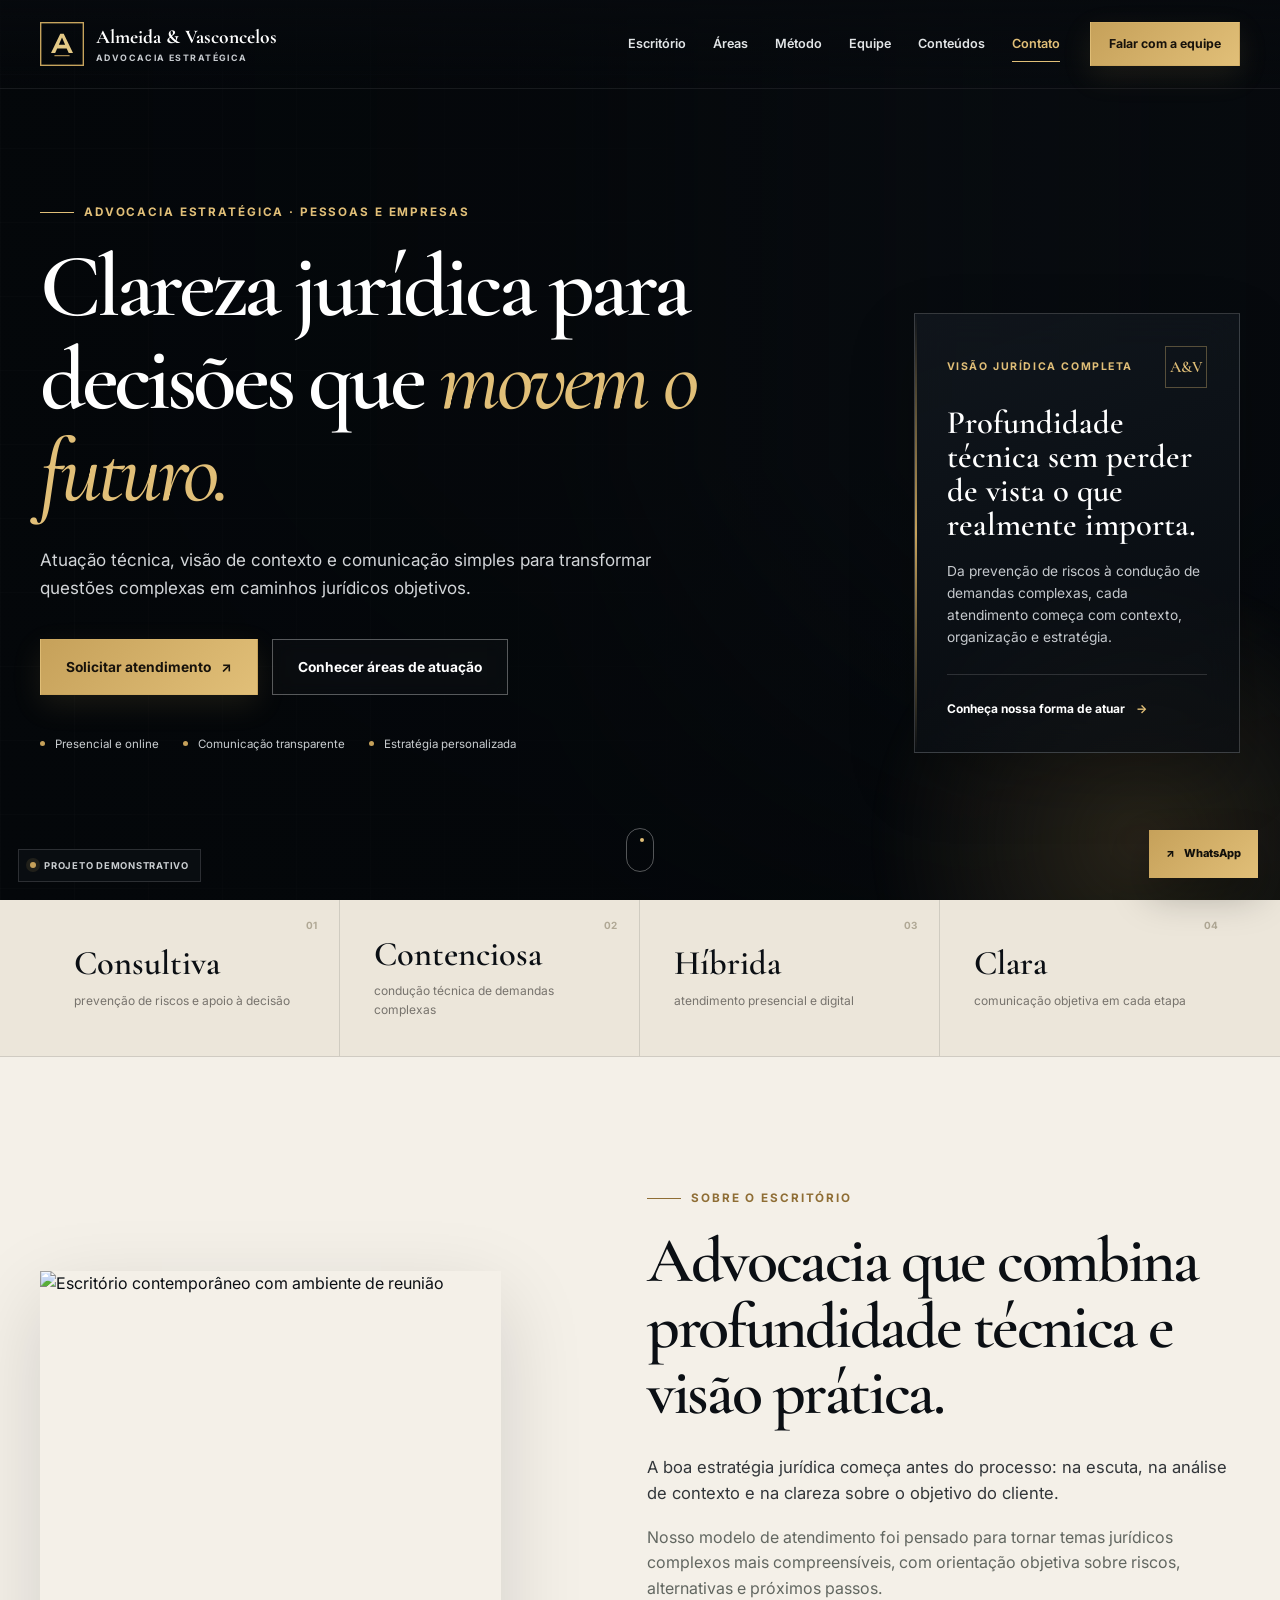
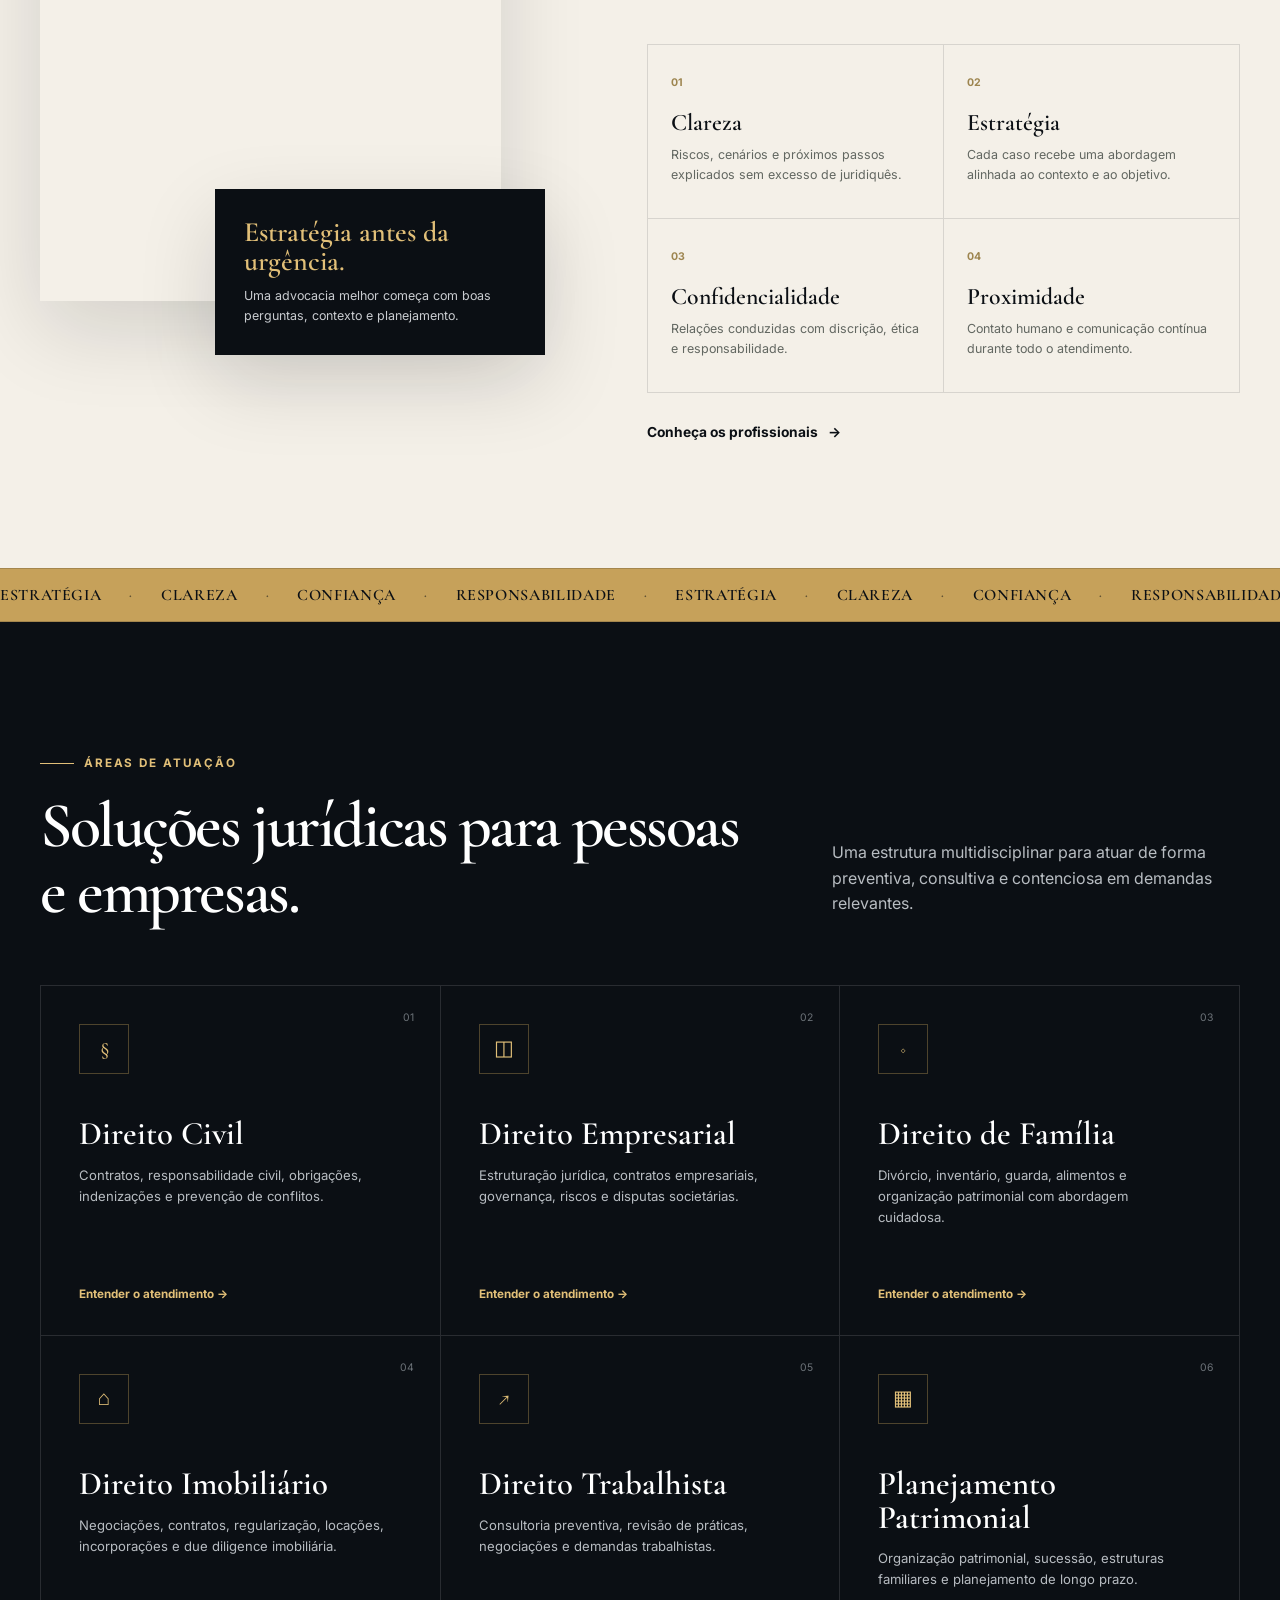
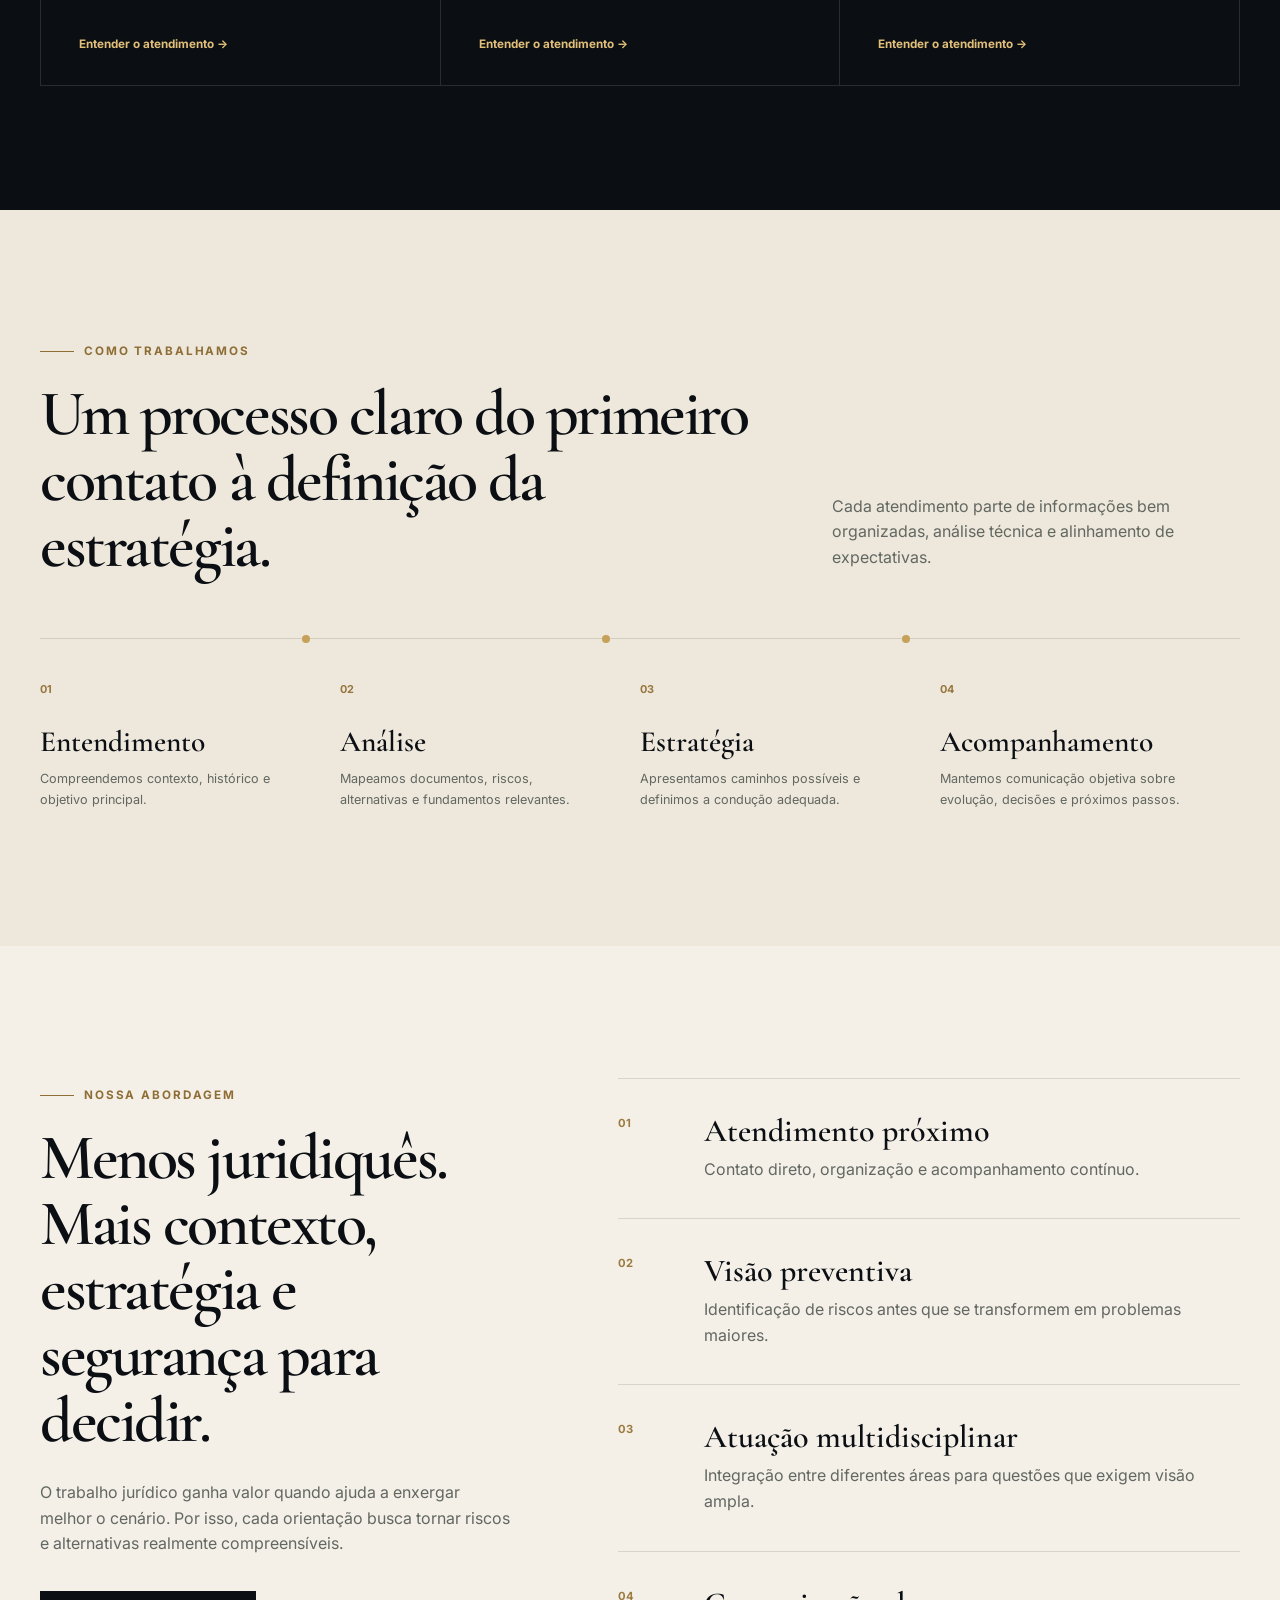
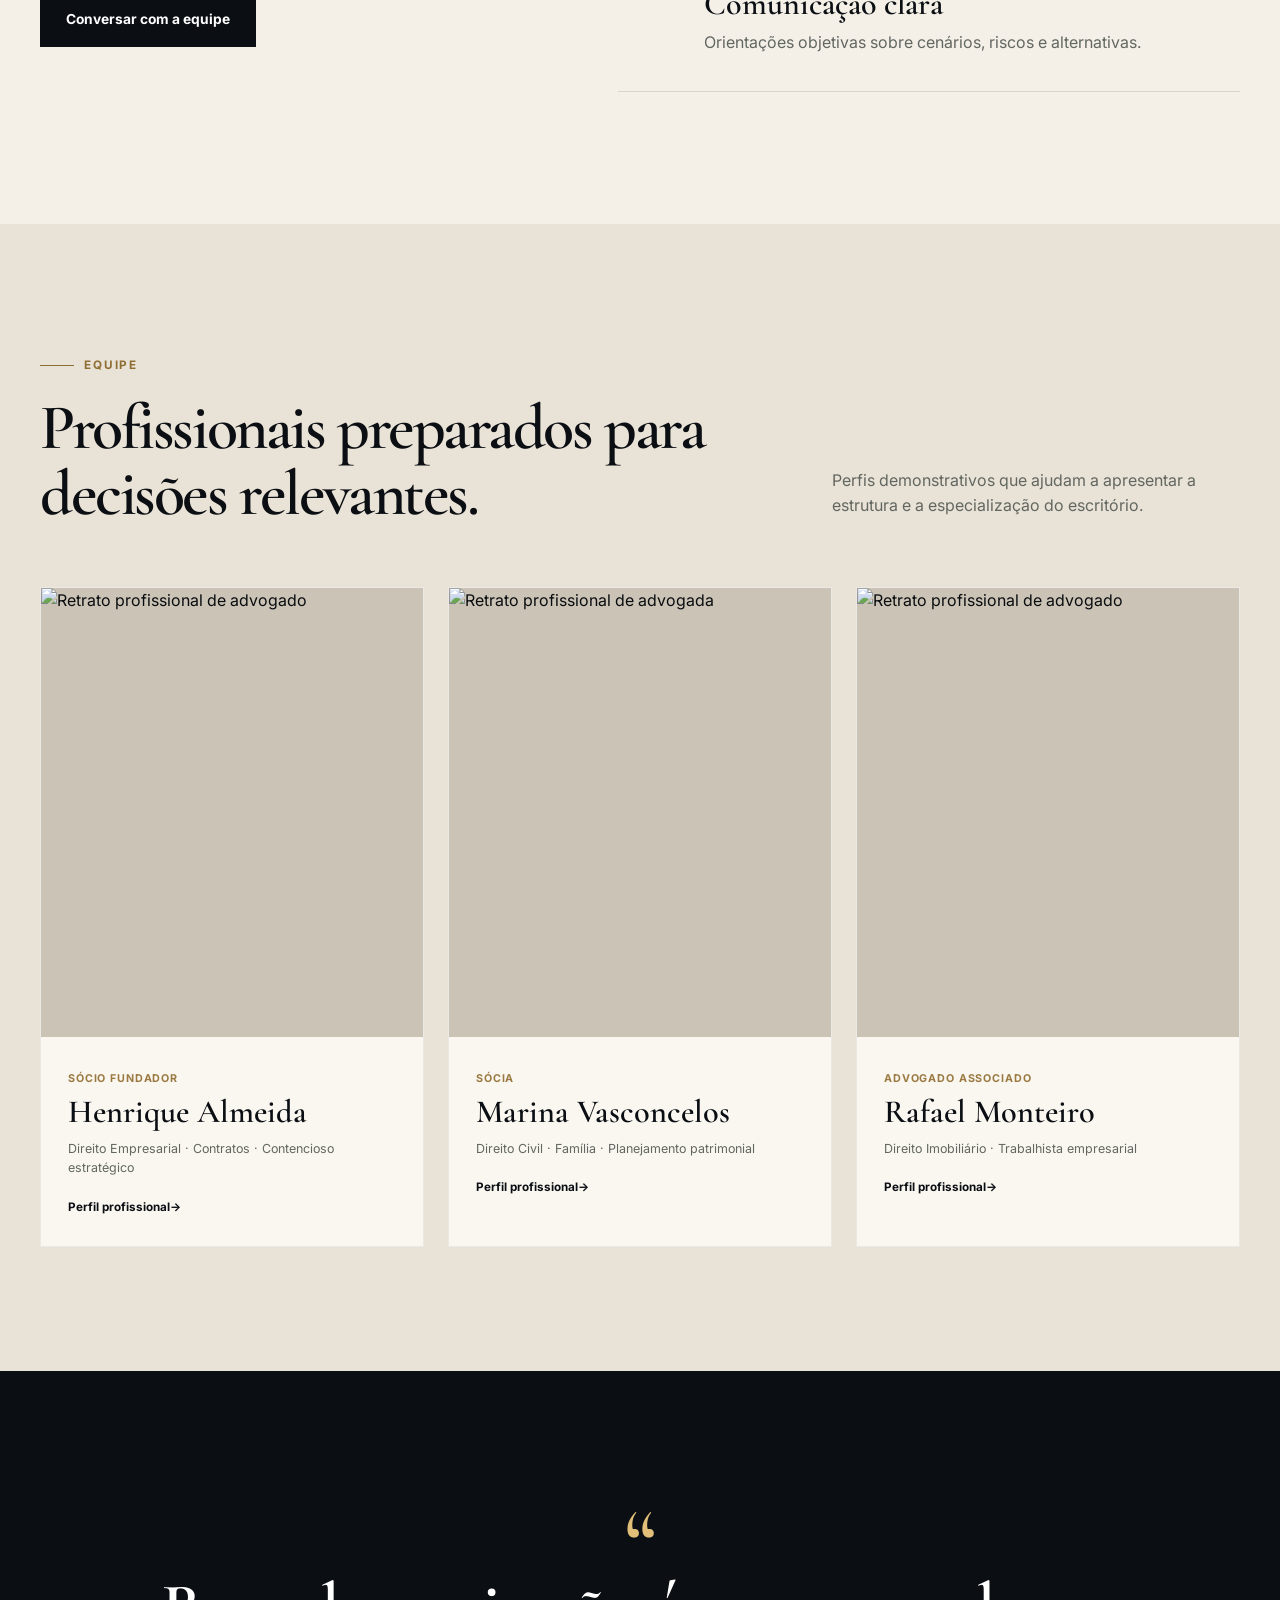
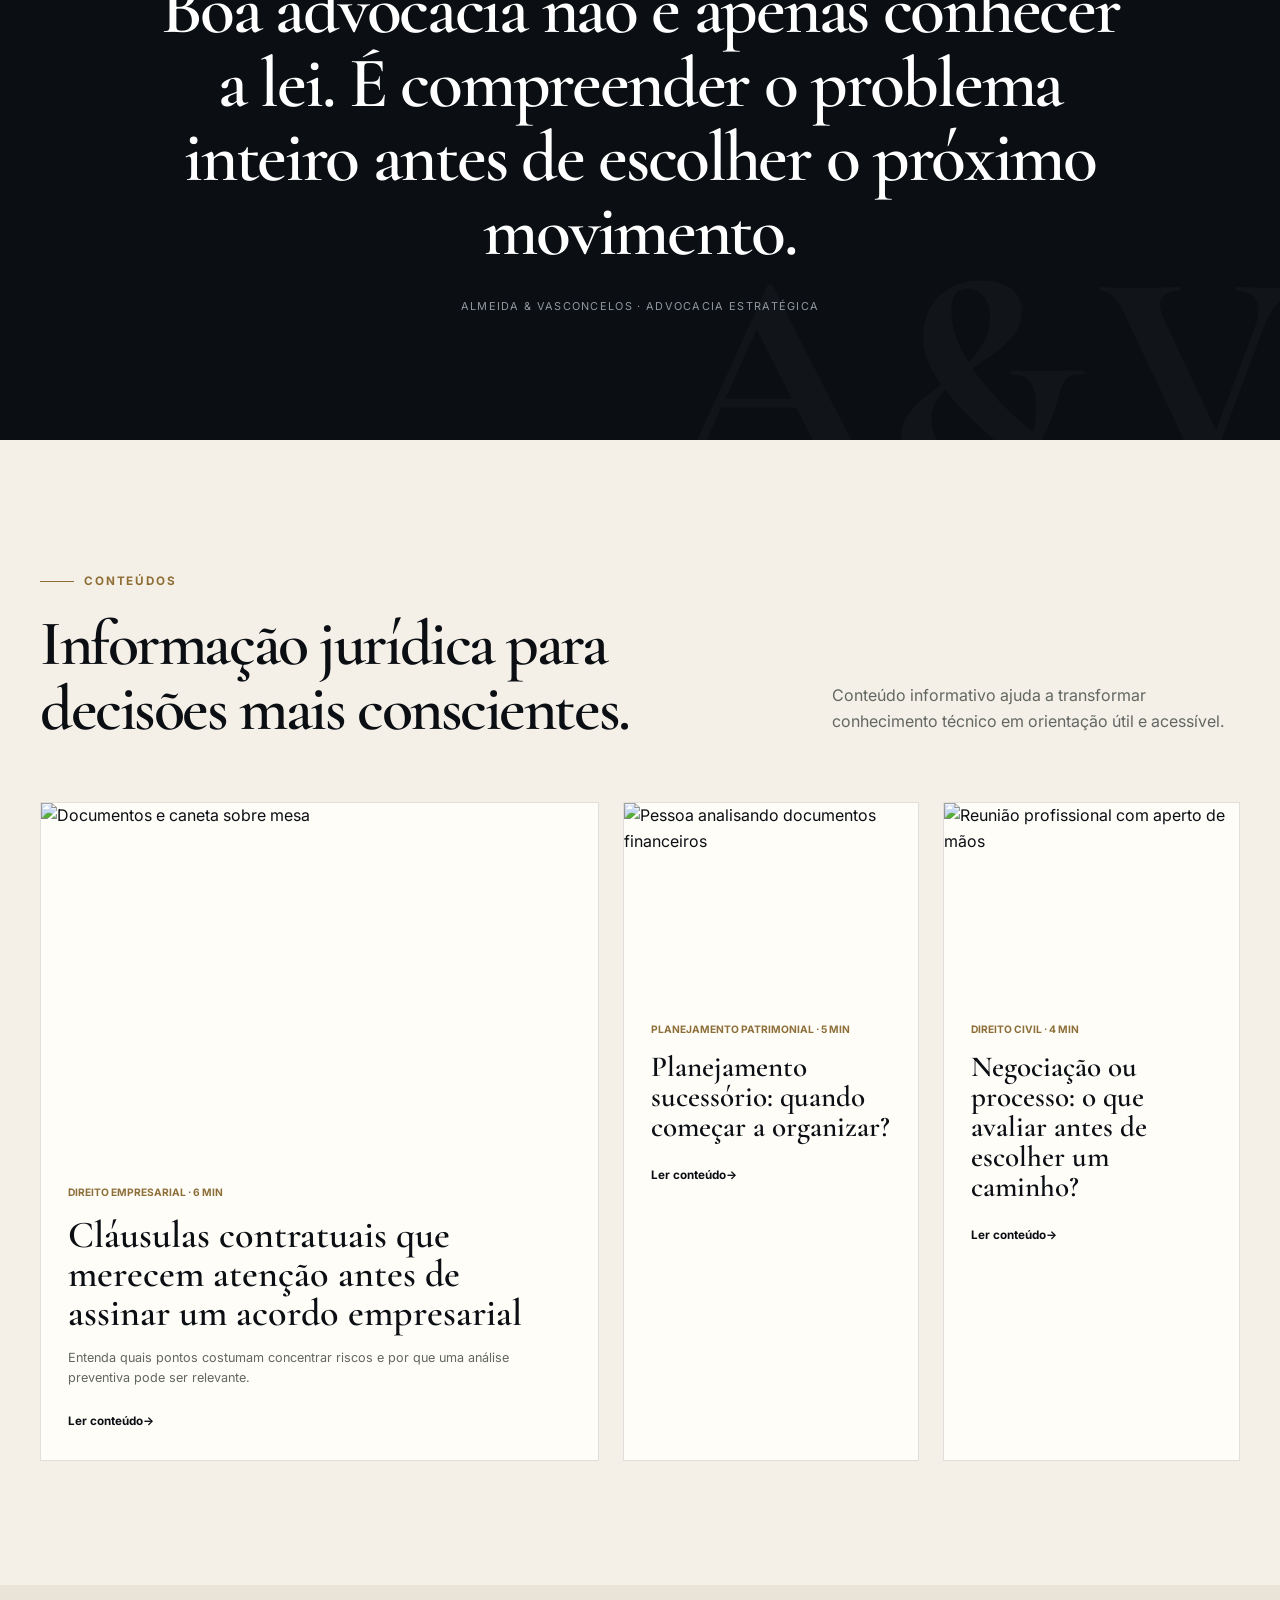
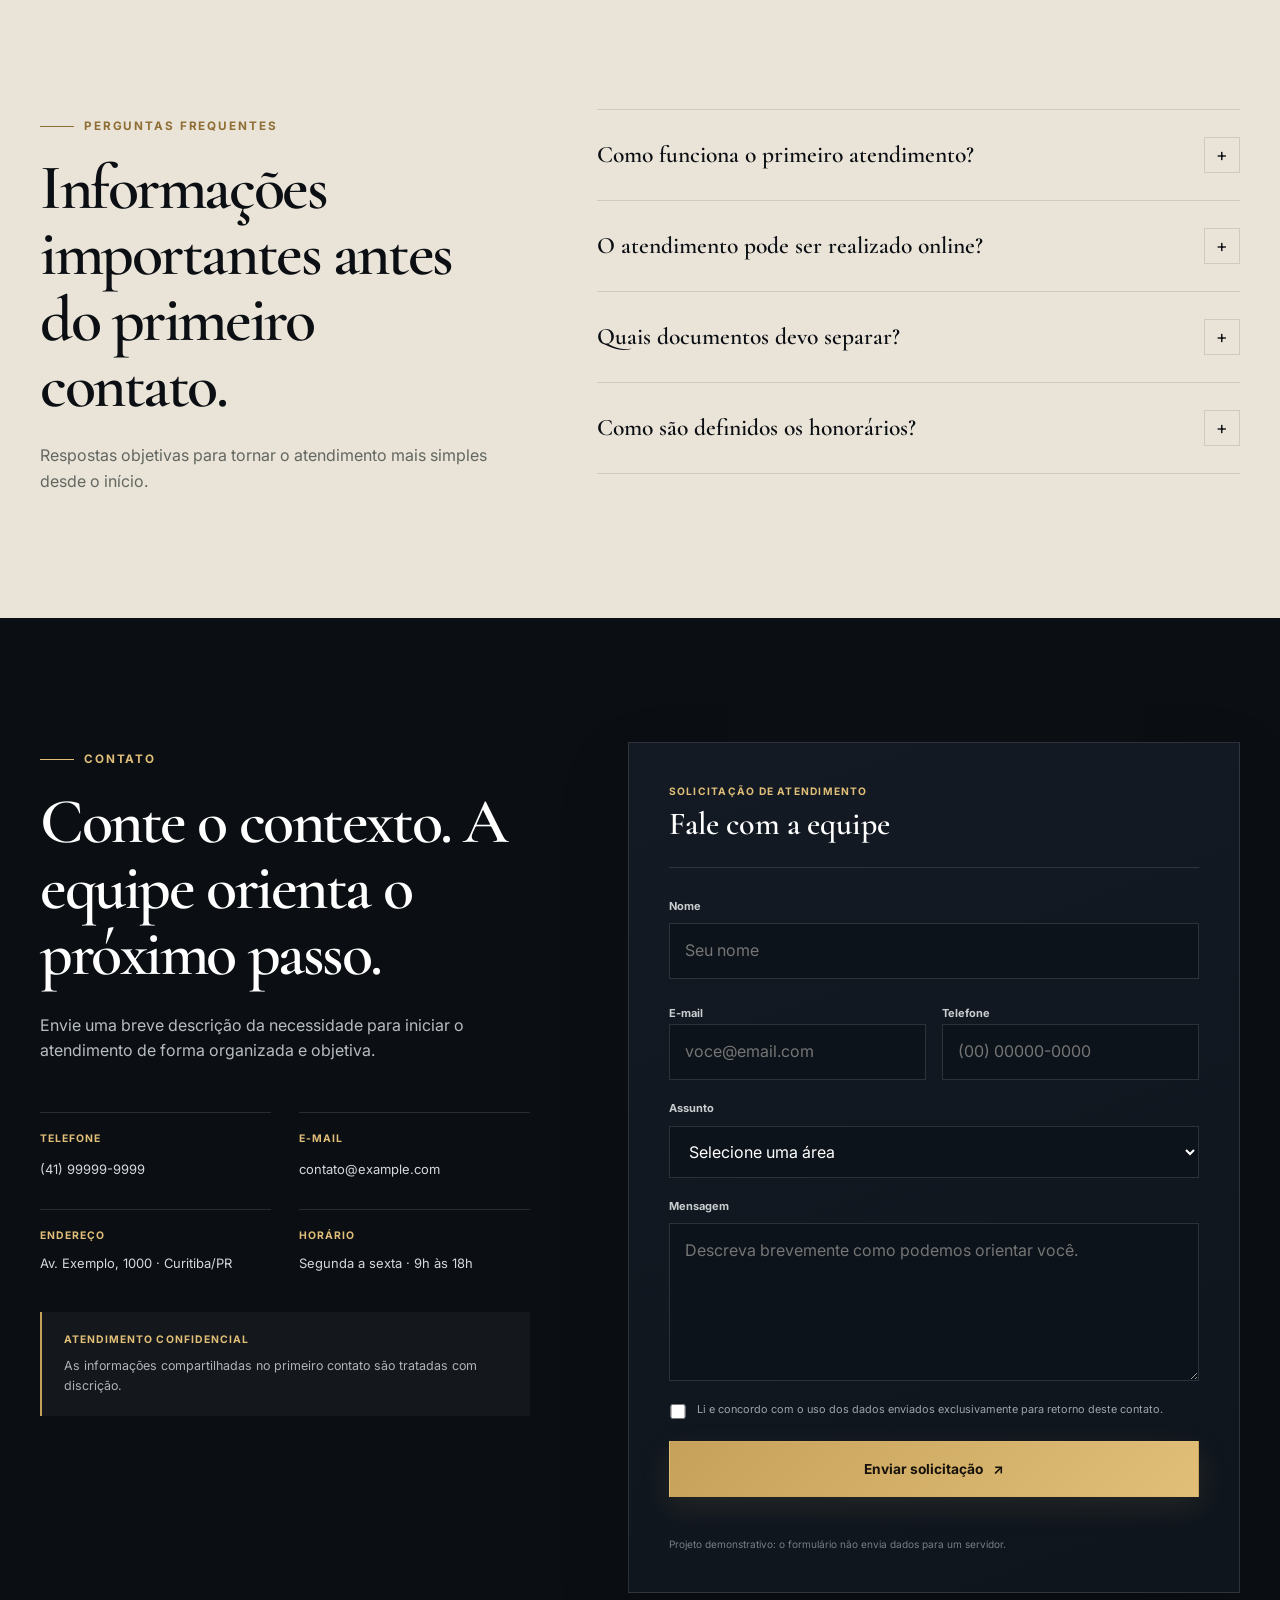
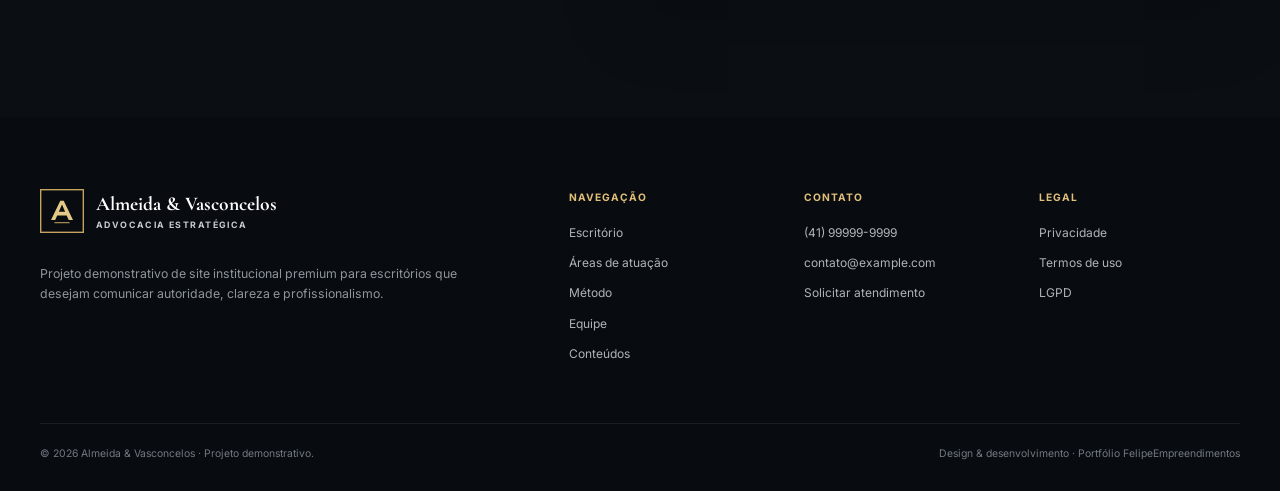
==== commit 87dfe6a6: "Atualiza identidade e URLs para FelipeEmpreendimentos" ====
--- a/index.html
+++ b/index.html
@@ -6,15 +6,15 @@
   <meta name="theme-color" content="#0b0f14">
   <meta name="description" content="Almeida & Vasconcelos Advocacia — template jurídico premium com atuação estratégica, comunicação clara e atendimento personalizado.">
   <meta name="robots" content="index,follow">
-  <meta name="author" content="Fedidinho">
-  <link rel="canonical" href="https://fedidinho.github.io/Extra/">
+  <meta name="author" content="FelipeEmpreendimentos">
+  <link rel="canonical" href="https://felipeempreendimentos.github.io/Extra/">
 
   <meta property="og:type" content="website">
   <meta property="og:locale" content="pt_BR">
   <meta property="og:title" content="Almeida & Vasconcelos Advocacia | Estratégia jurídica com clareza">
   <meta property="og:description" content="Soluções jurídicas estratégicas com atendimento próximo, técnico e transparente.">
   <meta property="og:image" content="https://images.unsplash.com/photo-1450101499163-c8848c66ca85?auto=format&fit=crop&w=1200&q=85">
-  <meta property="og:url" content="https://fedidinho.github.io/Extra/">
+  <meta property="og:url" content="https://felipeempreendimentos.github.io/Extra/">
 
   <meta name="twitter:card" content="summary_large_image">
   <meta name="twitter:title" content="Almeida & Vasconcelos Advocacia">
@@ -37,7 +37,7 @@
     "@type": "LegalService",
     "name": "Almeida & Vasconcelos Advocacia",
     "description": "Escritório jurídico fictício usado em um template demonstrativo de portfólio.",
-    "url": "https://fedidinho.github.io/Extra/",
+    "url": "https://felipeempreendimentos.github.io/Extra/",
     "telephone": "+55-41-99999-9999",
     "email": "contato@example.com",
     "address": {
@@ -316,7 +316,7 @@
         <div><span>Legal</span><a href="#" aria-label="Política de privacidade demonstrativa">Privacidade</a><a href="#" aria-label="Termos de uso demonstrativos">Termos de uso</a><a href="#" aria-label="Informações sobre LGPD demonstrativas">LGPD</a></div>
       </div>
     </div>
-    <div class="container footer-bottom"><p>© <span id="current-year"></span> Almeida & Vasconcelos · Projeto demonstrativo.</p><p>Design & desenvolvimento · Portfólio Fedidinho</p></div>
+    <div class="container footer-bottom"><p>© <span id="current-year"></span> Almeida & Vasconcelos · Projeto demonstrativo.</p><p>Design & desenvolvimento · Portfólio FelipeEmpreendimentos</p></div>
   </footer>
 
   <div class="demo-badge" aria-label="Projeto demonstrativo"><span></span> Projeto demonstrativo</div>
--- a/style.css
+++ b/style.css
@@ -1 +1,24 @@
-:root{--ink:#0d1117;--ink2:#161c23;--paper:#f4f1ea;--paper2:#e9e3d7;--white:#fff;--text:#626863;--gold:#c7a45d;--gold2:#dfbe79;--line:rgba(13,17,23,.12);--darkline:rgba(255,255,255,.12);--serif:"Cormorant Garamond",Georgia,serif;--sans:"Inter",Arial,sans-serif;--max:1180px;--shadow:0 25px 70px rgba(13,17,23,.14)}*{box-sizing:border-box;margin:0;padding:0}html{scroll-behavior:smooth;scroll-padding-top:92px}body{font-family:var(--sans);background:var(--paper);color:var(--ink);line-height:1.6;overflow-x:hidden}body.menu-open{overflow:hidden}a{color:inherit;text-decoration:none}img{display:block;max-width:100%}button,input,select,textarea{font:inherit}button,a{-webkit-tap-highlight-color:transparent}::selection{background:var(--gold);color:var(--ink)}.container{width:min(calc(100% - 40px),var(--max));margin:auto}.skip-link{position:fixed;z-index:9999;top:12px;left:12px;padding:10px 14px;background:#fff;transform:translateY(-160%)}.skip-link:focus{transform:none}.section{padding:120px 0}.section-light{background:var(--paper)}.section-dark,.section-ink{background:var(--ink);color:#fff}p{color:var(--text)}.section-dark p,.section-ink p{color:#b7bdc2}h1,h2,h3,blockquote{font-family:var(--serif);font-weight:600;line-height:1.05}h1{font-size:clamp(3.5rem,7.2vw,7rem);letter-spacing:-.045em}h2{font-size:clamp(2.6rem,5vw,4.8rem);letter-spacing:-.035em}h3{font-size:1.7rem}.eyebrow{display:inline-flex;align-items:center;gap:10px;margin-bottom:20px;color:var(--gold2);font-size:.75rem;font-weight:700;letter-spacing:.16em;text-transform:uppercase}.eyebrow:before{content:"";width:34px;height:1px;background:currentColor}.eyebrow.dark{color:#8c6a2e}.btn{display:inline-flex;min-height:54px;align-items:center;justify-content:center;padding:0 24px;border:1px solid transparent;cursor:pointer;font-size:.88rem;font-weight:700;transition:.25s}.btn:hover{transform:translateY(-2px)}.btn-gold{background:var(--gold);color:#17130c}.btn-gold:hover{background:var(--gold2);box-shadow:0 14px 35px rgba(199,164,93,.22)}.btn-dark{background:var(--ink);color:#fff}.btn-ghost{border-color:rgba(255,255,255,.34);color:#fff;background:rgba(255,255,255,.02)}.btn-ghost:hover{border-color:var(--gold);color:var(--gold2)}.btn-sm{min-height:44px;padding:0 18px;font-size:.78rem}.btn-block{width:100%}.btn:focus-visible,a:focus-visible,button:focus-visible,input:focus-visible,textarea:focus-visible,select:focus-visible{outline:2px solid var(--gold2);outline-offset:3px}.text-link{display:inline-flex;gap:10px;margin-top:26px;font-weight:700;font-size:.88rem}.site-header{position:fixed;z-index:1000;inset:0 0 auto;background:linear-gradient(rgba(9,12,16,.84),rgba(9,12,16,.18));border-bottom:1px solid rgba(255,255,255,.08);transition:.3s}.site-header.scrolled{background:rgba(13,17,23,.95);backdrop-filter:blur(14px);box-shadow:0 10px 40px rgba(0,0,0,.13)}.header-inner{min-height:86px;display:grid;grid-template-columns:1fr auto auto;align-items:center;gap:28px}.brand{display:inline-flex;align-items:center;gap:12px;color:#fff}.brand img{width:44px;height:44px}.brand-copy{display:grid;line-height:1.08}.brand-copy strong{font:700 1.2rem var(--serif)}.brand-copy small{margin-top:4px;color:#c8cbd0;font-size:.56rem;font-weight:700;letter-spacing:.16em;text-transform:uppercase}.desktop-nav{display:flex;gap:28px}.desktop-nav a{color:#e4e6e8;font-size:.81rem;font-weight:600}.desktop-nav a:hover{color:var(--gold2)}.menu-toggle{display:none;width:44px;height:44px;border:1px solid rgba(255,255,255,.18);background:transparent;cursor:pointer;align-items:center;justify-content:center;flex-direction:column;gap:5px}.menu-toggle span{width:20px;height:1px;background:#fff;transition:.25s}.menu-toggle[aria-expanded=true] span:nth-child(1){transform:translateY(6px) rotate(45deg)}.menu-toggle[aria-expanded=true] span:nth-child(2){opacity:0}.menu-toggle[aria-expanded=true] span:nth-child(3){transform:translateY(-6px) rotate(-45deg)}.mobile-menu{padding:22px 20px 28px;background:var(--ink);border-top:1px solid var(--darkline)}.mobile-menu:not([hidden]){display:grid;gap:18px}.mobile-menu>a:not(.btn){color:#fff;font:600 1.7rem var(--serif)}.hero{position:relative;min-height:100svh;display:grid;align-items:center;isolation:isolate;overflow:hidden}.hero-bg,.hero-overlay,.hero-grid-pattern{position:absolute;inset:0}.hero-bg{z-index:-3;background:url("https://images.unsplash.com/photo-1450101499163-c8848c66ca85?auto=format&fit=crop&w=2100&q=90") center 48%/cover;transform:scale(1.03)}.hero-overlay{z-index:-2;background:linear-gradient(90deg,rgba(5,8,11,.97),rgba(5,8,11,.86) 44%,rgba(5,8,11,.45) 76%,rgba(5,8,11,.6)),linear-gradient(0deg,rgba(5,8,11,.7),transparent 45%)}.hero-grid-pattern{z-index:-1;opacity:.09;background-image:linear-gradient(rgba(255,255,255,.18) 1px,transparent 1px),linear-gradient(90deg,rgba(255,255,255,.18) 1px,transparent 1px);background-size:72px 72px;mask-image:linear-gradient(to right,#000,transparent 70%)}.hero-content{display:grid;grid-template-columns:minmax(0,1.5fr) minmax(280px,.62fr);gap:78px;align-items:end;padding-top:154px;padding-bottom:110px}.hero-copy{max-width:830px}.hero h1 em{color:var(--gold2);font-weight:500}.hero-copy>p{max-width:650px;margin-top:28px;color:#d0d3d7;font-size:1.08rem}.hero-actions{display:flex;flex-wrap:wrap;gap:14px;margin-top:38px}.hero-trust{display:flex;flex-wrap:wrap;gap:10px 24px;margin-top:38px;color:#c9cdd0;font-size:.73rem}.hero-trust span{position:relative;padding-left:15px}.hero-trust span:before{content:"";position:absolute;left:0;top:.55em;width:5px;height:5px;border-radius:50%;background:var(--gold)}.hero-card{align-self:end;padding:30px;border:1px solid rgba(255,255,255,.2);background:rgba(11,15,20,.67);backdrop-filter:blur(14px)}.hero-card-kicker{display:block;margin-bottom:16px;color:var(--gold2);font-size:.68rem;font-weight:700;letter-spacing:.15em;text-transform:uppercase}.hero-card strong{display:block;font:600 2rem/1.05 var(--serif)}.hero-card p{margin-top:18px;color:#c4c8cc;font-size:.87rem}.hero-card-line{height:1px;margin:26px 0 20px;background:rgba(255,255,255,.14)}.hero-card a{color:#fff;font-size:.76rem;font-weight:700}.hero-card a span{color:var(--gold2);margin-left:8px}.scroll-cue{position:absolute;left:50%;bottom:28px;transform:translateX(-50%);width:28px;height:44px;border:1px solid rgba(255,255,255,.35);border-radius:20px}.scroll-cue span{position:absolute;top:9px;left:50%;width:4px;height:4px;border-radius:50%;background:var(--gold2);animation:scrollCue 1.8s infinite}@keyframes scrollCue{0%{transform:translate(-50%,0);opacity:0}30%{opacity:1}100%{transform:translate(-50%,17px);opacity:0}}.credibility{background:#ece7dc;border-bottom:1px solid var(--line)}.credibility-grid{display:grid;grid-template-columns:repeat(4,1fr)}.metric{min-height:150px;display:flex;flex-direction:column;justify-content:center;padding:28px 34px;border-right:1px solid var(--line)}.metric:last-child{border:0}.metric strong{font:600 2.25rem/1 var(--serif)}.metric span{margin-top:9px;color:#77736d;font-size:.76rem}.split-layout{display:grid;grid-template-columns:.92fr 1.08fr;gap:clamp(55px,8vw,110px);align-items:center}.media-stack{position:relative;padding:0 42px 52px 0}.media-main{min-height:620px;overflow:hidden;box-shadow:var(--shadow)}.media-main img{width:100%;height:620px;object-fit:cover}.media-note{position:absolute;right:0;bottom:0;width:min(310px,70%);padding:28px;background:var(--ink);color:#fff;box-shadow:var(--shadow)}.media-note span{color:var(--gold2);font:600 1.9rem var(--serif)}.media-note p{margin-top:7px;color:#c9ccd0;font-size:.79rem}.section-copy .lead{margin-top:28px;color:#32363a;font-size:1.03rem}.section-copy>p:not(.lead){margin-top:18px}.principles-grid{display:grid;grid-template-columns:repeat(2,1fr);margin-top:40px;border-top:1px solid var(--line);border-left:1px solid var(--line)}.principles-grid article{min-height:170px;padding:22px;border-right:1px solid var(--line);border-bottom:1px solid var(--line)}.principles-grid article>span{color:#9d854f;font-size:.67rem;font-weight:700}.principles-grid h3{margin-top:18px;font-size:1.45rem}.principles-grid p{margin-top:9px;font-size:.79rem}.section-heading{display:grid;grid-template-columns:1.2fr .65fr;gap:60px;align-items:end;margin-bottom:58px}.section-heading>p{max-width:480px;padding-bottom:8px;justify-self:end}.practice-grid{display:grid;grid-template-columns:repeat(3,1fr);border-top:1px solid var(--darkline);border-left:1px solid var(--darkline)}.practice-card{position:relative;min-height:340px;padding:36px;border-right:1px solid var(--darkline);border-bottom:1px solid var(--darkline);overflow:hidden;transition:.3s}.practice-card:hover{z-index:2;background:#171d24;transform:translateY(-6px)}.card-index{position:absolute;top:24px;right:26px;color:#6d7379;font-size:.66rem}.icon-wrap{width:48px;height:48px;display:grid;place-items:center;border:1px solid rgba(199,164,93,.35);color:var(--gold2);font:500 1.3rem var(--serif)}.practice-card h3{margin-top:42px;color:#fff;font-size:2rem}.practice-card p{margin-top:14px;max-width:310px;font-size:.83rem}.practice-card a{position:absolute;left:36px;bottom:30px;color:var(--gold2);font-size:.74rem;font-weight:700}.process-section{background:#eee9de}.process-grid{display:grid;grid-template-columns:repeat(4,1fr);border-top:1px solid var(--line)}.process-step{position:relative;padding:34px 30px 10px 0}.process-step:not(:last-child):after{content:"";position:absolute;top:-4px;right:28px;width:8px;height:8px;border-radius:50%;background:var(--gold)}.process-step>span{color:#96763d;font-size:.7rem;font-weight:700}.process-step h3{margin-top:26px;font-size:1.8rem}.process-step p{margin-top:12px;max-width:240px;font-size:.8rem}.why-section{padding:130px 0}.why-grid{display:grid;grid-template-columns:.8fr 1.05fr;gap:100px}.why-copy{position:sticky;top:135px;align-self:start}.why-copy p{margin:26px 0 32px;max-width:540px}.why-list{border-top:1px solid var(--line)}.why-item{display:grid;grid-template-columns:68px 1fr;gap:18px;padding:34px 0;border-bottom:1px solid var(--line)}.why-item>span{color:#9c7b41;font-size:.72rem;font-weight:700}.why-item h3{font-size:2rem}.why-item p{margin-top:9px}.team-section{background:var(--paper2)}.team-grid{display:grid;grid-template-columns:repeat(3,1fr);gap:24px}.team-card{background:#f9f5ed;overflow:hidden}.team-photo{aspect-ratio:4/4.7;overflow:hidden;background:#cbc3b5}.team-photo img{width:100%;height:100%;object-fit:cover;object-position:center 20%;filter:saturate(.68);transition:.55s}.team-card:hover img{transform:scale(1.035);filter:saturate(.95)}.team-info{padding:26px}.team-info>span{color:#9a7a42;font-size:.68rem;font-weight:700;text-transform:uppercase;letter-spacing:.08em}.team-info h3{margin-top:6px;font-size:2rem}.team-info p{margin-top:10px;font-size:.79rem}.team-info a{display:inline-flex;margin-top:20px;font-size:.74rem;font-weight:700}.quote-section{padding:120px 0}.quote-inner{max-width:980px;text-align:center}.quote-mark{display:block;height:54px;color:var(--gold2);font:500 6rem/1 var(--serif)}.quote-inner blockquote{margin-top:24px;font-size:clamp(2.8rem,5.6vw,5rem);letter-spacing:-.03em}.quote-inner p{margin-top:28px;color:#92989d;font-size:.7rem;letter-spacing:.12em;text-transform:uppercase}.content-section{background:var(--paper)}.articles-grid{display:grid;grid-template-columns:1.45fr .77fr .77fr;gap:24px}.article-card{background:#fffdf8;border:1px solid var(--line);overflow:hidden;transition:.3s}.article-card:hover{transform:translateY(-5px);box-shadow:0 20px 45px rgba(14,18,22,.08)}.article-image{aspect-ratio:16/10;overflow:hidden}.article-image img{width:100%;height:100%;object-fit:cover;transition:.45s}.article-card:hover img{transform:scale(1.03)}.article-body{padding:26px}.article-body>span{color:#8d6f39;font-size:.65rem;font-weight:700;text-transform:uppercase}.article-body h3{margin-top:12px;font-size:1.8rem}.featured .article-body h3{font-size:2.35rem}.article-body p{margin-top:14px;font-size:.8rem}.article-body a{display:inline-flex;margin-top:24px;font-size:.74rem;font-weight:700}.faq-section{background:#eae4d9}.faq-layout{display:grid;grid-template-columns:.72fr 1fr;gap:90px}.faq-intro p{max-width:470px;margin-top:24px}.faq-list{border-top:1px solid var(--line)}.faq-item{border-bottom:1px solid var(--line)}.faq-item button{width:100%;min-height:88px;display:flex;align-items:center;justify-content:space-between;gap:20px;border:0;background:transparent;cursor:pointer;text-align:left;color:var(--ink);font:600 1.45rem var(--serif)}.faq-icon{flex:0 0 34px;width:34px;height:34px;display:grid;place-items:center;border:1px solid var(--line);font:400 1.1rem var(--sans);transition:.25s}.faq-item button[aria-expanded=true] .faq-icon{transform:rotate(45deg);background:var(--gold)}.faq-answer{padding:0 58px 28px 0}.faq-answer p{font-size:.88rem}.contact-section{padding:120px 0}.contact-grid{display:grid;grid-template-columns:.8fr 1fr;gap:95px;align-items:start}.contact-copy>p{max-width:550px;margin-top:26px}.contact-details{display:grid;grid-template-columns:repeat(2,1fr);gap:28px;margin-top:48px}.contact-details>div{padding-top:18px;border-top:1px solid var(--darkline)}.contact-details span{display:block;margin-bottom:8px;color:var(--gold2);font-size:.66rem;font-weight:700;letter-spacing:.1em;text-transform:uppercase}.contact-details a,.contact-details p{color:#d6d8db;font-size:.82rem}.contact-form{padding:38px;border:1px solid var(--darkline);background:#121820}.form-row{display:grid;gap:8px;margin-bottom:20px}.two-cols{grid-template-columns:repeat(2,1fr);gap:16px}.form-row label{color:#c9cdd0;font-size:.7rem;font-weight:700}.form-row input,.form-row textarea,.form-row select{width:100%;border:1px solid rgba(255,255,255,.13);border-radius:0;background:#0e141b;color:#fff;padding:14px 15px}.form-row input,.form-row select{min-height:52px}.form-row textarea{min-height:140px;resize:vertical}.form-row input:focus,.form-row textarea:focus,.form-row select:focus{border-color:var(--gold);outline:none}.check-row{display:grid;grid-template-columns:18px 1fr;gap:10px;margin-bottom:22px;color:#9ea4aa;font-size:.69rem}.check-row input{margin-top:3px;accent-color:var(--gold)}.contact-form small{display:block;margin-top:13px;color:#777f85;font-size:.64rem}.form-status{min-height:1.2em;margin-top:12px;color:var(--gold2)!important;font-size:.73rem}.site-footer{background:#090d12;color:#fff}.footer-top{display:grid;grid-template-columns:.8fr 1.2fr;gap:80px;padding:70px 0 58px}.footer-brand p{max-width:430px;margin-top:24px;color:#8e959b;font-size:.78rem}.footer-links{display:grid;grid-template-columns:repeat(3,1fr);gap:34px}.footer-links>div{display:grid;align-content:start;gap:11px}.footer-links span{margin-bottom:7px;color:var(--gold2);font-size:.65rem;font-weight:700;letter-spacing:.1em;text-transform:uppercase}.footer-links a{color:#aeb4b9;font-size:.76rem}.footer-links a:hover{color:#fff}.footer-bottom{display:flex;justify-content:space-between;gap:20px;padding:22px 0 28px;border-top:1px solid rgba(255,255,255,.08)}.footer-bottom p{color:#727980;font-size:.66rem}.floating-contact{position:fixed;z-index:700;right:22px;bottom:22px;display:flex;align-items:center;gap:9px;min-height:46px;padding:0 16px;background:var(--gold);color:#12100b;box-shadow:0 16px 35px rgba(0,0,0,.25);font-size:.7rem;font-weight:800}.back-to-top{position:fixed;z-index:650;right:22px;bottom:80px;width:42px;height:42px;border:1px solid rgba(255,255,255,.18);background:rgba(13,17,23,.92);color:#fff;cursor:pointer;opacity:0;visibility:hidden;transform:translateY(8px);transition:.2s}.back-to-top.visible{opacity:1;visibility:visible;transform:none}.reveal{opacity:0;transform:translateY(26px);transition:opacity .75s cubic-bezier(.2,.7,.2,1),transform .75s cubic-bezier(.2,.7,.2,1)}.reveal.in-view{opacity:1;transform:none}@media(prefers-reduced-motion:reduce){*,*:before,*:after{scroll-behavior:auto!important;animation-duration:.01ms!important;transition-duration:.01ms!important}.reveal{opacity:1;transform:none}}@media(max-width:1080px){.desktop-nav{display:none}.menu-toggle{display:flex}.hero-content{grid-template-columns:1fr .55fr;gap:40px}.practice-grid{grid-template-columns:repeat(2,1fr)}.articles-grid{grid-template-columns:repeat(2,1fr)}.article-card.featured{grid-column:1/-1;display:grid;grid-template-columns:1fr 1fr}.featured .article-image{aspect-ratio:auto;min-height:360px}}@media(max-width:860px){.section{padding:90px 0}.desktop-cta{display:none}.header-inner{grid-template-columns:1fr auto}.hero{min-height:900px}.hero-content{grid-template-columns:1fr;padding-top:150px;padding-bottom:95px}.hero-card{max-width:580px}.credibility-grid{grid-template-columns:repeat(2,1fr)}.metric:nth-child(2){border-right:0}.metric:nth-child(-n+2){border-bottom:1px solid var(--line)}.split-layout,.why-grid,.faq-layout,.contact-grid,.footer-top{grid-template-columns:1fr}.section-heading{grid-template-columns:1fr;gap:22px}.section-heading>p{justify-self:start}.process-grid{grid-template-columns:repeat(2,1fr);gap:0 30px}.why-copy{position:static}.team-grid{grid-template-columns:repeat(2,1fr)}.team-card:last-child{grid-column:1/-1;display:grid;grid-template-columns:.8fr 1fr}.team-card:last-child .team-photo{aspect-ratio:auto;min-height:390px}}@media(max-width:620px){.container{width:min(calc(100% - 28px),var(--max))}.header-inner{min-height:74px}.brand-copy strong{font-size:1rem}.brand-copy small{font-size:.5rem}.hero{min-height:auto}.hero-bg{background-position:58% center}.hero-overlay{background:rgba(5,8,11,.85)}.hero-content{padding-top:132px;padding-bottom:88px}h1{font-size:clamp(3.15rem,16vw,4.6rem)}h2{font-size:clamp(2.45rem,12vw,3.6rem)}.hero-copy>p{font-size:.95rem}.hero-actions{display:grid}.hero-actions .btn{width:100%}.hero-trust{display:grid;gap:8px}.hero-card{padding:24px}.scroll-cue{display:none}.credibility-grid,.principles-grid,.practice-grid,.process-grid,.team-grid,.articles-grid,.contact-details,.two-cols,.footer-links{grid-template-columns:1fr}.metric,.metric:nth-child(2),.metric:last-child{border-right:0;border-bottom:1px solid var(--line)}.metric{min-height:112px;padding:22px 10px}.media-stack{padding:0 18px 42px 0}.media-main,.media-main img{min-height:460px;height:460px}.media-note{width:min(290px,84%);padding:22px}.practice-card{min-height:310px;padding:30px}.practice-card a{left:30px}.process-step{padding-bottom:28px;border-bottom:1px solid var(--line)}.process-step:after{display:none!important}.why-grid{gap:54px}.why-item{grid-template-columns:48px 1fr}.team-card:last-child{grid-column:auto;display:block}.team-card:last-child .team-photo{min-height:0;aspect-ratio:4/4.7}.article-card.featured{grid-column:auto;display:block}.featured .article-image{min-height:0;aspect-ratio:16/10}.featured .article-body h3,.article-body h3{font-size:1.8rem}.faq-item button{min-height:78px;font-size:1.22rem}.contact-form{padding:25px 20px}.footer-bottom{flex-direction:column}.floating-contact span:last-child{display:none}.floating-contact{width:48px;height:48px;min-height:48px;padding:0;justify-content:center}}+:root{--ink:#0b0f14;--ink2:#131922;--ink3:#1b232e;--paper:#f4f0e8;--paper2:#e9e2d6;--white:#fff;--text:#626761;--gold:#c6a15a;--gold2:#e1bf78;--gold3:#8f6e35;--line:rgba(11,15,20,.12);--darkline:rgba(255,255,255,.12);--serif:"Cormorant Garamond",Georgia,serif;--sans:"Inter",Arial,sans-serif;--max:1200px;--shadow:0 28px 80px rgba(11,15,20,.14);--ease:cubic-bezier(.2,.7,.2,1)}
+*{box-sizing:border-box;margin:0;padding:0}html{scroll-behavior:smooth;scroll-padding-top:96px}body{font-family:var(--sans);background:var(--paper);color:var(--ink);line-height:1.6;overflow-x:hidden;text-rendering:optimizeLegibility}body.menu-open{overflow:hidden}a{color:inherit;text-decoration:none}img{display:block;max-width:100%}button,input,select,textarea{font:inherit}button,a{-webkit-tap-highlight-color:transparent}::selection{background:var(--gold);color:var(--ink)}
+.container{width:min(calc(100% - 48px),var(--max));margin:auto}.skip-link{position:fixed;z-index:9999;top:12px;left:12px;padding:10px 14px;background:#fff;transform:translateY(-160%)}.skip-link:focus{transform:none}.section{padding:124px 0}.section-light{background:var(--paper)}.section-dark,.section-ink{background:var(--ink);color:#fff}p{color:var(--text)}.section-dark p,.section-ink p{color:#b8bdc2}h1,h2,h3,blockquote{font-family:var(--serif);font-weight:600;line-height:1.03}h1{font-size:clamp(3.7rem,7vw,7rem);letter-spacing:-.047em}h2{font-size:clamp(2.75rem,5vw,4.9rem);letter-spacing:-.038em}h3{font-size:1.75rem}
+.scroll-progress{position:fixed;z-index:1600;top:0;left:0;width:100%;height:2px;background:transparent}.scroll-progress span{display:block;width:0;height:100%;background:linear-gradient(90deg,var(--gold),var(--gold2));box-shadow:0 0 16px rgba(225,191,120,.5)}
+.eyebrow{display:inline-flex;align-items:center;gap:10px;margin-bottom:20px;color:var(--gold2);font-size:.73rem;font-weight:700;letter-spacing:.16em;text-transform:uppercase}.eyebrow:before{content:"";width:34px;height:1px;background:currentColor}.eyebrow.dark{color:var(--gold3)}
+.btn{display:inline-flex;min-height:56px;align-items:center;justify-content:center;gap:10px;padding:0 25px;border:1px solid transparent;cursor:pointer;font-size:.86rem;font-weight:700;transition:transform .25s var(--ease),background .25s,border-color .25s,box-shadow .25s}.btn:hover{transform:translateY(-2px)}.btn-gold{background:linear-gradient(135deg,var(--gold),var(--gold2));color:#17120b;box-shadow:0 10px 30px rgba(198,161,90,.12)}.btn-gold:hover{box-shadow:0 18px 42px rgba(198,161,90,.28)}.btn-dark{background:var(--ink);color:#fff}.btn-dark:hover{background:var(--ink2);box-shadow:0 16px 35px rgba(11,15,20,.18)}.btn-ghost{border-color:rgba(255,255,255,.32);color:#fff;background:rgba(255,255,255,.025);backdrop-filter:blur(8px)}.btn-ghost:hover{border-color:var(--gold);color:var(--gold2);background:rgba(255,255,255,.055)}.btn-sm{min-height:44px;padding:0 18px;font-size:.77rem}.btn-block{width:100%}.btn:focus-visible,a:focus-visible,button:focus-visible,input:focus-visible,textarea:focus-visible,select:focus-visible{outline:2px solid var(--gold2);outline-offset:3px}.text-link{display:inline-flex;align-items:center;gap:10px;margin-top:28px;font-weight:700;font-size:.86rem}.text-link span,.practice-card a span,.article-body a span,.team-info a span{transition:transform .25s}.text-link:hover span,.practice-card a:hover span,.article-body a:hover span,.team-info a:hover span{transform:translateX(4px)}
+.site-header{position:fixed;z-index:1000;inset:0 0 auto;background:linear-gradient(rgba(7,10,14,.82),rgba(7,10,14,.12));border-bottom:1px solid rgba(255,255,255,.07);transition:background .32s,box-shadow .32s,backdrop-filter .32s}.site-header.scrolled{background:rgba(11,15,20,.94);backdrop-filter:blur(18px);box-shadow:0 12px 46px rgba(0,0,0,.16)}.header-inner{min-height:88px;display:grid;grid-template-columns:1fr auto auto;align-items:center;gap:30px}.brand{display:inline-flex;align-items:center;gap:12px;color:#fff}.brand img{width:44px;height:44px}.brand-copy{display:grid;line-height:1.08}.brand-copy strong{font:700 1.22rem var(--serif)}.brand-copy small{margin-top:4px;color:#c8ccd0;font-size:.55rem;font-weight:700;letter-spacing:.16em;text-transform:uppercase}.desktop-nav{display:flex;gap:27px}.desktop-nav a{position:relative;padding:32px 0;color:#e2e5e7;font-size:.79rem;font-weight:600;transition:color .2s}.desktop-nav a:after{content:"";position:absolute;left:0;right:100%;bottom:24px;height:1px;background:var(--gold2);transition:right .25s var(--ease)}.desktop-nav a:hover,.desktop-nav a.active{color:var(--gold2)}.desktop-nav a:hover:after,.desktop-nav a.active:after{right:0}.menu-toggle{display:none;width:44px;height:44px;border:1px solid rgba(255,255,255,.18);background:transparent;cursor:pointer;align-items:center;justify-content:center;flex-direction:column;gap:5px}.menu-toggle span{width:20px;height:1px;background:#fff;transition:.25s}.menu-toggle[aria-expanded=true] span:nth-child(1){transform:translateY(6px) rotate(45deg)}.menu-toggle[aria-expanded=true] span:nth-child(2){opacity:0}.menu-toggle[aria-expanded=true] span:nth-child(3){transform:translateY(-6px) rotate(-45deg)}.mobile-menu{padding:24px 24px 30px;background:rgba(11,15,20,.98);border-top:1px solid var(--darkline);box-shadow:0 25px 50px rgba(0,0,0,.25)}.mobile-menu:not([hidden]){display:grid;gap:17px}.mobile-menu>a:not(.btn){color:#fff;font:600 1.7rem var(--serif)}
+.hero{position:relative;min-height:100svh;display:grid;align-items:center;isolation:isolate;overflow:hidden}.hero-bg,.hero-overlay,.hero-grid-pattern,.hero-glow{position:absolute;inset:0}.hero-bg{z-index:-4;background:url("https://images.unsplash.com/photo-1450101499163-c8848c66ca85?auto=format&fit=crop&w=2200&q=90") center 48%/cover;transform:scale(1.04);will-change:transform}.hero-overlay{z-index:-3;background:linear-gradient(90deg,rgba(4,7,10,.985),rgba(4,7,10,.88) 43%,rgba(4,7,10,.46) 76%,rgba(4,7,10,.62)),linear-gradient(0deg,rgba(4,7,10,.8),transparent 48%)}.hero-grid-pattern{z-index:-2;opacity:.075;background-image:linear-gradient(rgba(255,255,255,.18) 1px,transparent 1px),linear-gradient(90deg,rgba(255,255,255,.18) 1px,transparent 1px);background-size:74px 74px;mask-image:linear-gradient(to right,#000,transparent 72%)}.hero-glow{z-index:-1;left:auto;top:auto;width:560px;height:560px;right:-140px;bottom:-220px;border-radius:50%;background:radial-gradient(circle,rgba(198,161,90,.18),transparent 68%);filter:blur(8px)}.hero-content{display:grid;grid-template-columns:minmax(0,1.5fr) minmax(300px,.62fr);gap:84px;align-items:end;padding-top:160px;padding-bottom:112px}.hero-copy{max-width:845px}.hero h1 em{color:var(--gold2);font-weight:500}.hero-copy>p{max-width:650px;margin-top:28px;color:#d2d5d8;font-size:1.07rem}.hero-actions{display:flex;flex-wrap:wrap;gap:14px;margin-top:38px}.hero-trust{display:flex;flex-wrap:wrap;gap:10px 24px;margin-top:40px;color:#c9cdd0;font-size:.72rem}.hero-trust span{position:relative;padding-left:15px}.hero-trust span:before{content:"";position:absolute;left:0;top:.55em;width:5px;height:5px;border-radius:50%;background:var(--gold)}.hero-card{position:relative;align-self:end;padding:32px;border:1px solid rgba(255,255,255,.18);background:linear-gradient(160deg,rgba(18,24,31,.82),rgba(9,13,18,.66));backdrop-filter:blur(18px);box-shadow:0 26px 60px rgba(0,0,0,.22);overflow:hidden}.hero-card:before{content:"";position:absolute;inset:0 auto 0 0;width:2px;background:linear-gradient(transparent,var(--gold),transparent)}.hero-card-top{display:flex;align-items:center;justify-content:space-between;gap:20px}.hero-card-kicker{color:var(--gold2);font-size:.66rem;font-weight:700;letter-spacing:.15em;text-transform:uppercase}.hero-card-mark{display:grid;place-items:center;width:42px;height:42px;border:1px solid rgba(225,191,120,.35);color:var(--gold2);font:600 1rem var(--serif)}.hero-card strong{display:block;margin-top:18px;font:600 2.04rem/1.04 var(--serif)}.hero-card p{margin-top:18px;color:#c5c9cd;font-size:.86rem}.hero-card-line{height:1px;margin:26px 0 20px;background:rgba(255,255,255,.14)}.hero-card a{color:#fff;font-size:.75rem;font-weight:700}.hero-card a span{color:var(--gold2);margin-left:8px}.scroll-cue{position:absolute;left:50%;bottom:28px;transform:translateX(-50%);width:28px;height:44px;border:1px solid rgba(255,255,255,.32);border-radius:20px}.scroll-cue span{position:absolute;top:9px;left:50%;width:4px;height:4px;border-radius:50%;background:var(--gold2);animation:scrollCue 1.8s infinite}@keyframes scrollCue{0%{transform:translate(-50%,0);opacity:0}30%{opacity:1}100%{transform:translate(-50%,17px);opacity:0}}
+.credibility{background:#ece6da;border-bottom:1px solid var(--line)}.credibility-grid{display:grid;grid-template-columns:repeat(4,1fr)}.metric{position:relative;min-height:156px;display:flex;flex-direction:column;justify-content:center;padding:30px 34px;border-right:1px solid var(--line);overflow:hidden;transition:background .25s}.metric:hover{background:rgba(255,255,255,.38)}.metric:last-child{border:0}.metric-icon{position:absolute;top:18px;right:22px;color:#b0a895;font-size:.62rem;font-weight:700}.metric strong{font:600 2.15rem/1 var(--serif)}.metric>span:last-child{margin-top:10px;color:#77736d;font-size:.75rem;max-width:220px}
+.split-layout{display:grid;grid-template-columns:.92fr 1.08fr;gap:clamp(58px,8vw,112px);align-items:center}.media-stack{position:relative;padding:0 44px 54px 0}.media-main{min-height:630px;overflow:hidden;box-shadow:var(--shadow)}.media-main img{width:100%;height:630px;object-fit:cover;transition:transform .8s var(--ease)}.media-stack:hover .media-main img{transform:scale(1.025)}.media-note{position:absolute;right:0;bottom:0;width:min(330px,74%);padding:29px;background:var(--ink);color:#fff;box-shadow:var(--shadow)}.media-note span{display:block;color:var(--gold2);font:600 1.75rem/1.05 var(--serif)}.media-note p{margin-top:9px;color:#c9ccd0;font-size:.78rem}.section-copy .lead{margin-top:28px;color:#32363a;font-size:1.04rem}.section-copy>p:not(.lead){margin-top:18px}.principles-grid{display:grid;grid-template-columns:repeat(2,1fr);margin-top:42px;border-top:1px solid var(--line);border-left:1px solid var(--line)}.principles-grid article{min-height:174px;padding:23px;border-right:1px solid var(--line);border-bottom:1px solid var(--line);transition:background .25s,transform .25s}.principles-grid article:hover{background:rgba(255,255,255,.48);transform:translateY(-2px)}.principles-grid article>span{color:#9d854f;font-size:.66rem;font-weight:700}.principles-grid h3{margin-top:18px;font-size:1.48rem}.principles-grid p{margin-top:9px;font-size:.78rem}
+.signature-strip{overflow:hidden;background:var(--gold);border-top:1px solid rgba(11,15,20,.18);border-bottom:1px solid rgba(11,15,20,.18)}.signature-track{display:flex;align-items:center;gap:28px;width:max-content;padding:16px 0;font:600 1rem var(--serif);letter-spacing:.04em;text-transform:uppercase;animation:marquee 24s linear infinite}.signature-track span{white-space:nowrap}.signature-track i{font-style:normal;font-size:.55rem;opacity:.58}@keyframes marquee{to{transform:translateX(-50%)}}
+.section-heading{display:grid;grid-template-columns:1.18fr .66fr;gap:62px;align-items:end;margin-bottom:60px}.section-heading>p{max-width:480px;padding-bottom:8px;justify-self:end}.practice-grid{display:grid;grid-template-columns:repeat(3,1fr);border-top:1px solid var(--darkline);border-left:1px solid var(--darkline)}.practice-card{position:relative;min-height:350px;padding:38px;border-right:1px solid var(--darkline);border-bottom:1px solid var(--darkline);overflow:hidden;transition:transform .32s var(--ease),background .32s,box-shadow .32s}.practice-card:before{content:"";position:absolute;inset:0;background:radial-gradient(circle at 85% 10%,rgba(198,161,90,.13),transparent 35%);opacity:0;transition:opacity .32s}.practice-card:hover{z-index:2;background:#161d26;transform:translateY(-7px);box-shadow:0 30px 55px rgba(0,0,0,.18)}.practice-card:hover:before{opacity:1}.card-index{position:absolute;top:24px;right:26px;color:#6d7379;font-size:.65rem}.icon-wrap{position:relative;width:50px;height:50px;display:grid;place-items:center;border:1px solid rgba(198,161,90,.36);color:var(--gold2);font:500 1.3rem var(--serif)}.practice-card h3{position:relative;margin-top:43px;color:#fff;font-size:2.05rem}.practice-card p{position:relative;margin-top:14px;max-width:315px;font-size:.82rem}.practice-card a{position:absolute;left:38px;bottom:31px;color:var(--gold2);font-size:.73rem;font-weight:700}
+.process-section{background:#eee8dc}.process-grid{display:grid;grid-template-columns:repeat(4,1fr);border-top:1px solid var(--line)}.process-step{position:relative;padding:36px 34px 12px 0}.process-step:not(:last-child):after{content:"";position:absolute;top:-4px;right:30px;width:8px;height:8px;border-radius:50%;background:var(--gold)}.process-step>span{color:#96763d;font-size:.68rem;font-weight:700}.process-step h3{margin-top:26px;font-size:1.84rem}.process-step p{margin-top:12px;max-width:245px;font-size:.79rem}.why-section{padding:132px 0}.why-grid{display:grid;grid-template-columns:.8fr 1.05fr;gap:104px}.why-copy{position:sticky;top:135px;align-self:start}.why-copy p{margin:26px 0 34px;max-width:540px}.why-list{border-top:1px solid var(--line)}.why-item{display:grid;grid-template-columns:68px 1fr;gap:18px;padding:36px 0;border-bottom:1px solid var(--line);transition:padding-left .25s}.why-item:hover{padding-left:8px}.why-item>span{color:#9c7b41;font-size:.7rem;font-weight:700}.why-item h3{font-size:2rem}.why-item p{margin-top:9px}
+.team-section{background:var(--paper2)}.team-grid{display:grid;grid-template-columns:repeat(3,1fr);gap:24px}.team-card{background:#faf7f0;overflow:hidden;border:1px solid rgba(11,15,20,.06);transition:transform .32s var(--ease),box-shadow .32s}.team-card:hover{transform:translateY(-6px);box-shadow:0 26px 55px rgba(11,15,20,.1)}.team-photo{aspect-ratio:4/4.7;overflow:hidden;background:#cbc3b5}.team-photo img{width:100%;height:100%;object-fit:cover;object-position:center 20%;filter:saturate(.68) contrast(1.02);transition:.58s var(--ease)}.team-card:hover img{transform:scale(1.04);filter:saturate(.95)}.team-info{padding:27px}.team-info>span{color:#9a7a42;font-size:.67rem;font-weight:700;text-transform:uppercase;letter-spacing:.08em}.team-info h3{margin-top:6px;font-size:2.02rem}.team-info p{margin-top:10px;font-size:.78rem}.team-info a{display:inline-flex;margin-top:20px;font-size:.73rem;font-weight:700}
+.quote-section{position:relative;padding:124px 0;overflow:hidden}.quote-section:after{content:"A&V";position:absolute;right:-20px;bottom:-92px;color:rgba(255,255,255,.025);font:700 19rem/1 var(--serif)}.quote-inner{position:relative;z-index:1;max-width:990px;text-align:center}.quote-mark{display:block;height:54px;color:var(--gold2);font:500 6rem/1 var(--serif)}.quote-inner blockquote{margin-top:24px;font-size:clamp(2.9rem,5.6vw,5.05rem);letter-spacing:-.032em}.quote-inner p{margin-top:30px;color:#92989d;font-size:.68rem;letter-spacing:.12em;text-transform:uppercase}
+.content-section{background:var(--paper)}.articles-grid{display:grid;grid-template-columns:1.45fr .77fr .77fr;gap:24px}.article-card{background:#fffdf8;border:1px solid var(--line);overflow:hidden;transition:transform .32s var(--ease),box-shadow .32s}.article-card:hover{transform:translateY(-6px);box-shadow:0 24px 50px rgba(14,18,22,.09)}.article-image{aspect-ratio:16/10;overflow:hidden}.article-image img{width:100%;height:100%;object-fit:cover;transition:.5s var(--ease)}.article-card:hover img{transform:scale(1.04)}.article-body{padding:27px}.article-body>span{color:#8d6f39;font-size:.64rem;font-weight:700;text-transform:uppercase}.article-body h3{margin-top:12px;font-size:1.82rem}.featured .article-body h3{font-size:2.38rem}.article-body p{margin-top:14px;font-size:.79rem}.article-body a{display:inline-flex;margin-top:24px;font-size:.73rem;font-weight:700}
+.faq-section{background:#eae3d7}.faq-layout{display:grid;grid-template-columns:.72fr 1fr;gap:94px}.faq-intro p{max-width:470px;margin-top:24px}.faq-list{border-top:1px solid var(--line)}.faq-item{border-bottom:1px solid var(--line)}.faq-item button{width:100%;min-height:90px;display:flex;align-items:center;justify-content:space-between;gap:20px;border:0;background:transparent;cursor:pointer;text-align:left;color:var(--ink);font:600 1.47rem var(--serif)}.faq-icon{flex:0 0 36px;width:36px;height:36px;display:grid;place-items:center;border:1px solid var(--line);font:400 1.1rem var(--sans);transition:.25s}.faq-item button[aria-expanded=true] .faq-icon{transform:rotate(45deg);background:var(--gold);border-color:var(--gold)}.faq-answer{padding:0 58px 30px 0}.faq-answer p{font-size:.87rem}
+.contact-section{padding:124px 0}.contact-grid{display:grid;grid-template-columns:.8fr 1fr;gap:98px;align-items:start}.contact-copy>p{max-width:550px;margin-top:26px}.contact-details{display:grid;grid-template-columns:repeat(2,1fr);gap:28px;margin-top:48px}.contact-details>div{padding-top:18px;border-top:1px solid var(--darkline)}.contact-details span,.contact-note span{display:block;margin-bottom:8px;color:var(--gold2);font-size:.65rem;font-weight:700;letter-spacing:.1em;text-transform:uppercase}.contact-details a,.contact-details p{color:#d6d8db;font-size:.81rem}.contact-note{margin-top:38px;padding:20px 22px;border-left:2px solid var(--gold);background:rgba(255,255,255,.035)}.contact-note p{color:#aeb4b9;font-size:.78rem}.contact-form{padding:40px;border:1px solid var(--darkline);background:linear-gradient(160deg,#131a23,#0f151d);box-shadow:0 30px 65px rgba(0,0,0,.18)}.form-head{display:grid;margin-bottom:30px;padding-bottom:24px;border-bottom:1px solid var(--darkline)}.form-head span{color:var(--gold2);font-size:.64rem;font-weight:700;letter-spacing:.12em;text-transform:uppercase}.form-head strong{margin-top:4px;color:#fff;font:600 2rem var(--serif)}.form-row{display:grid;gap:8px;margin-bottom:20px}.two-cols{grid-template-columns:repeat(2,1fr);gap:16px}.form-row label{color:#c9cdd0;font-size:.69rem;font-weight:700}.form-row input,.form-row textarea,.form-row select{width:100%;border:1px solid rgba(255,255,255,.13);border-radius:0;background:#0d131a;color:#fff;padding:14px 15px;transition:border-color .2s,background .2s}.form-row input:hover,.form-row textarea:hover,.form-row select:hover{background:#111820}.form-row input,.form-row select{min-height:52px}.form-row textarea{min-height:142px;resize:vertical}.form-row input:focus,.form-row textarea:focus,.form-row select:focus{border-color:var(--gold);outline:none}.check-row{display:grid;grid-template-columns:18px 1fr;gap:10px;margin-bottom:22px;color:#9ea4aa;font-size:.68rem}.check-row input{margin-top:3px;accent-color:var(--gold)}.contact-form small{display:block;margin-top:13px;color:#777f85;font-size:.63rem}.form-status{min-height:1.2em;margin-top:12px;color:var(--gold2)!important;font-size:.72rem}
+.site-footer{background:#080c11;color:#fff}.footer-top{display:grid;grid-template-columns:.8fr 1.2fr;gap:82px;padding:72px 0 60px}.footer-brand p{max-width:430px;margin-top:24px;color:#8e959b;font-size:.77rem}.footer-links{display:grid;grid-template-columns:repeat(3,1fr);gap:34px}.footer-links>div{display:grid;align-content:start;gap:11px}.footer-links span{margin-bottom:7px;color:var(--gold2);font-size:.64rem;font-weight:700;letter-spacing:.1em;text-transform:uppercase}.footer-links a{color:#aeb4b9;font-size:.75rem}.footer-links a:hover{color:#fff}.footer-bottom{display:flex;justify-content:space-between;gap:20px;padding:22px 0 28px;border-top:1px solid rgba(255,255,255,.08)}.footer-bottom p{color:#727980;font-size:.65rem}
+.demo-badge{position:fixed;z-index:600;left:18px;bottom:18px;display:flex;align-items:center;gap:8px;padding:8px 11px;border:1px solid rgba(255,255,255,.14);background:rgba(11,15,20,.82);backdrop-filter:blur(12px);color:#c9cdd0;font-size:.59rem;font-weight:700;letter-spacing:.08em;text-transform:uppercase}.demo-badge span{width:6px;height:6px;border-radius:50%;background:var(--gold);box-shadow:0 0 0 4px rgba(198,161,90,.12)}.floating-contact{position:fixed;z-index:700;right:22px;bottom:22px;display:flex;align-items:center;gap:9px;min-height:48px;padding:0 17px;background:linear-gradient(135deg,var(--gold),var(--gold2));color:#12100b;box-shadow:0 18px 38px rgba(0,0,0,.26);font-size:.69rem;font-weight:800;transition:transform .25s,box-shadow .25s}.floating-contact:hover{transform:translateY(-3px);box-shadow:0 22px 44px rgba(0,0,0,.3)}.back-to-top{position:fixed;z-index:650;right:22px;bottom:82px;width:42px;height:42px;border:1px solid rgba(255,255,255,.18);background:rgba(11,15,20,.92);color:#fff;cursor:pointer;opacity:0;visibility:hidden;transform:translateY(8px);transition:.2s}.back-to-top.visible{opacity:1;visibility:visible;transform:none}.reveal{opacity:0;transform:translateY(26px);transition:opacity .75s var(--ease),transform .75s var(--ease)}.reveal.in-view{opacity:1;transform:none}
+@media(prefers-reduced-motion:reduce){*,*:before,*:after{scroll-behavior:auto!important;animation-duration:.01ms!important;animation-iteration-count:1!important;transition-duration:.01ms!important}.reveal{opacity:1;transform:none}.signature-track{animation:none}}
+@media(max-width:1080px){.desktop-nav{display:none}.menu-toggle{display:flex}.hero-content{grid-template-columns:1fr .55fr;gap:42px}.practice-grid{grid-template-columns:repeat(2,1fr)}.articles-grid{grid-template-columns:repeat(2,1fr)}.article-card.featured{grid-column:1/-1;display:grid;grid-template-columns:1fr 1fr}.featured .article-image{aspect-ratio:auto;min-height:360px}}
+@media(max-width:860px){.section{padding:92px 0}.desktop-cta{display:none}.header-inner{grid-template-columns:1fr auto}.hero{min-height:900px}.hero-content{grid-template-columns:1fr;padding-top:150px;padding-bottom:98px}.hero-card{max-width:590px}.credibility-grid{grid-template-columns:repeat(2,1fr)}.metric:nth-child(2){border-right:0}.metric:nth-child(-n+2){border-bottom:1px solid var(--line)}.split-layout,.why-grid,.faq-layout,.contact-grid,.footer-top{grid-template-columns:1fr}.section-heading{grid-template-columns:1fr;gap:22px}.section-heading>p{justify-self:start}.process-grid{grid-template-columns:repeat(2,1fr);gap:0 30px}.why-copy{position:static}.team-grid{grid-template-columns:repeat(2,1fr)}.team-card:last-child{grid-column:1/-1;display:grid;grid-template-columns:.8fr 1fr}.team-card:last-child .team-photo{aspect-ratio:auto;min-height:390px}.demo-badge{display:none}}
+@media(max-width:620px){.container{width:min(calc(100% - 28px),var(--max))}.header-inner{min-height:74px}.brand-copy strong{font-size:1rem}.brand-copy small{font-size:.49rem}.hero{min-height:auto}.hero-bg{background-position:58% center}.hero-overlay{background:linear-gradient(rgba(5,8,11,.88),rgba(5,8,11,.9))}.hero-grid-pattern{opacity:.045}.hero-content{padding-top:132px;padding-bottom:90px}h1{font-size:clamp(3.15rem,16vw,4.65rem)}h2{font-size:clamp(2.48rem,12vw,3.65rem)}.hero-copy>p{font-size:.94rem}.hero-actions{display:grid}.hero-actions .btn{width:100%}.hero-trust{display:grid;gap:8px}.hero-card{padding:24px}.hero-card strong{font-size:1.85rem}.scroll-cue{display:none}.credibility-grid,.principles-grid,.practice-grid,.process-grid,.team-grid,.articles-grid,.contact-details,.two-cols,.footer-links{grid-template-columns:1fr}.metric,.metric:nth-child(2),.metric:last-child{border-right:0;border-bottom:1px solid var(--line)}.metric{min-height:116px;padding:24px 10px}.metric-icon{right:10px}.media-stack{padding:0 18px 44px 0}.media-main,.media-main img{min-height:465px;height:465px}.media-note{width:min(300px,88%);padding:23px}.signature-track{gap:20px;font-size:.86rem}.practice-card{min-height:314px;padding:30px}.practice-card a{left:30px}.process-step{padding-bottom:28px;border-bottom:1px solid var(--line)}.process-step:after{display:none!important}.why-grid{gap:54px}.why-item{grid-template-columns:48px 1fr}.team-card:last-child{grid-column:auto;display:block}.team-card:last-child .team-photo{min-height:0;aspect-ratio:4/4.7}.article-card.featured{grid-column:auto;display:block}.featured .article-image{min-height:0;aspect-ratio:16/10}.featured .article-body h3,.article-body h3{font-size:1.82rem}.faq-item button{min-height:80px;font-size:1.22rem}.contact-form{padding:26px 20px}.footer-bottom{flex-direction:column}.floating-contact span:last-child{display:none}.floating-contact{width:50px;height:50px;min-height:50px;padding:0;justify-content:center}.back-to-top{bottom:84px}.site-footer{padding-bottom:58px}}
